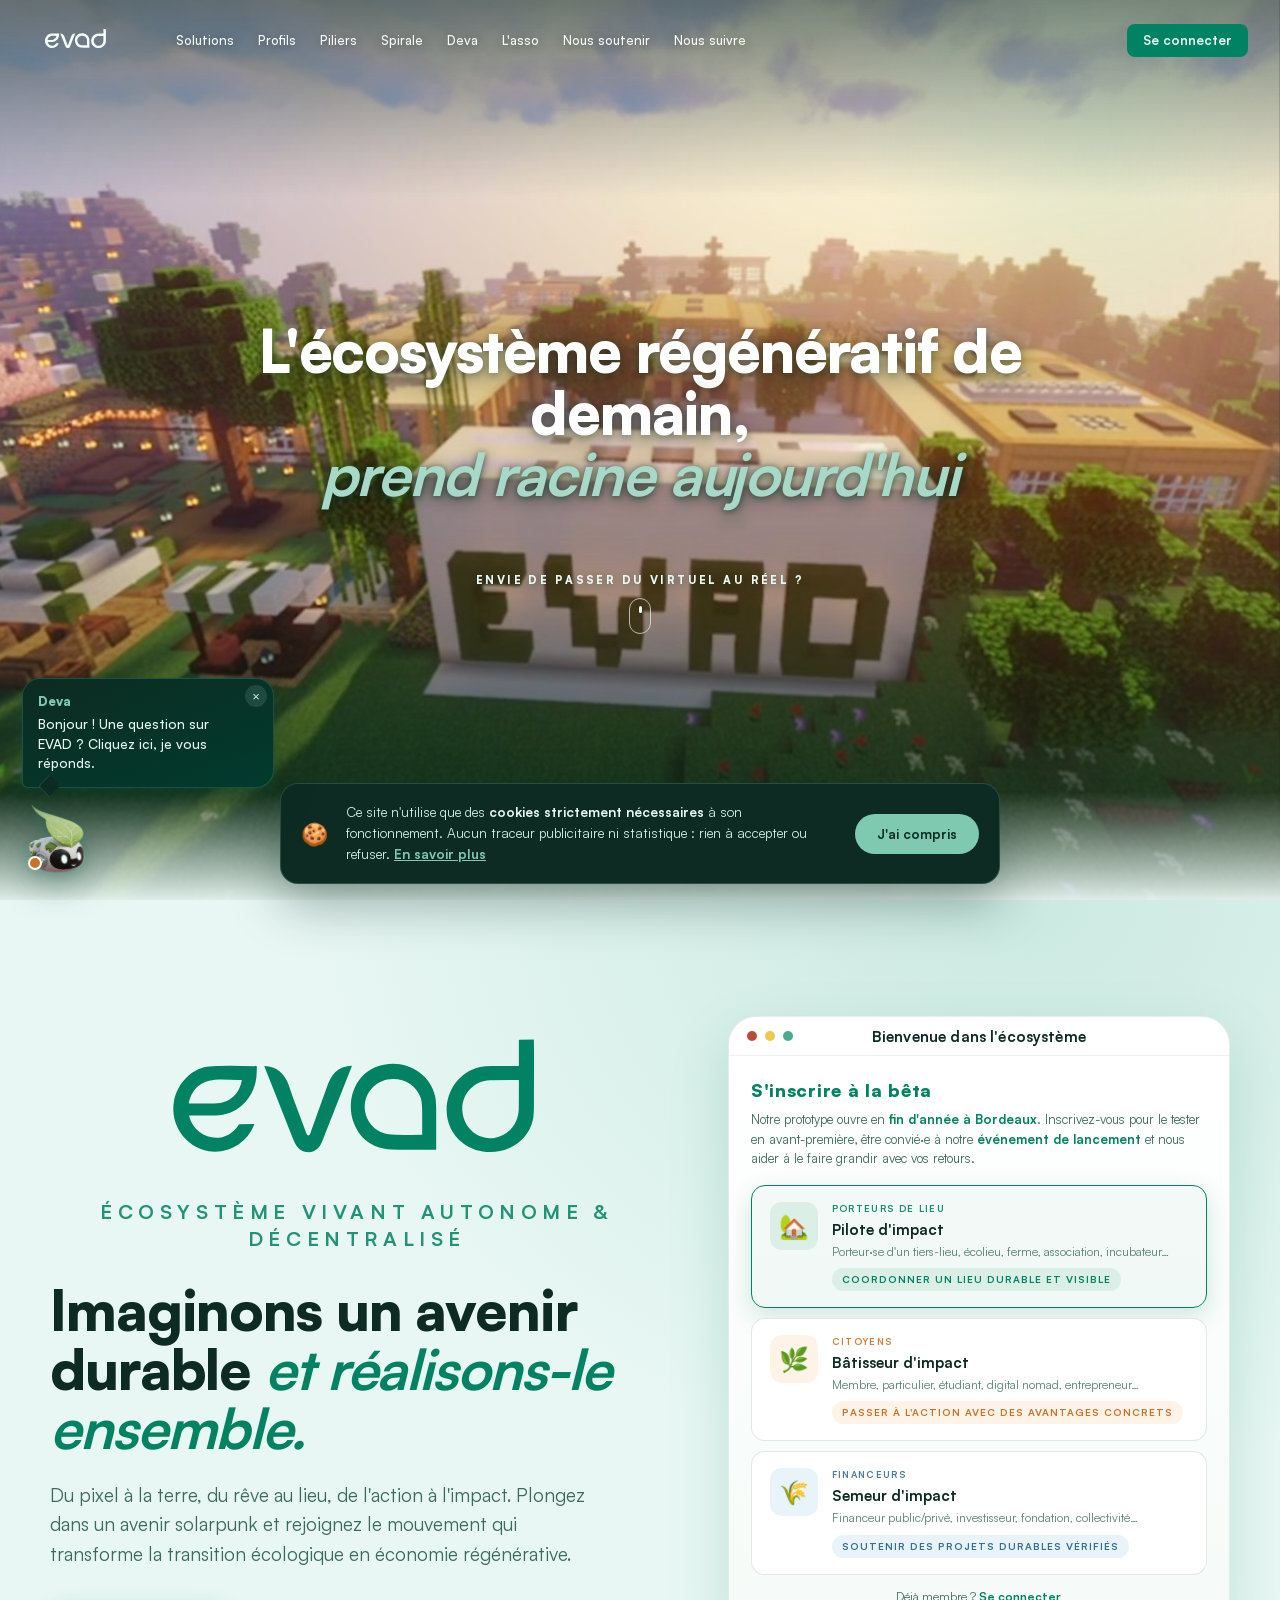
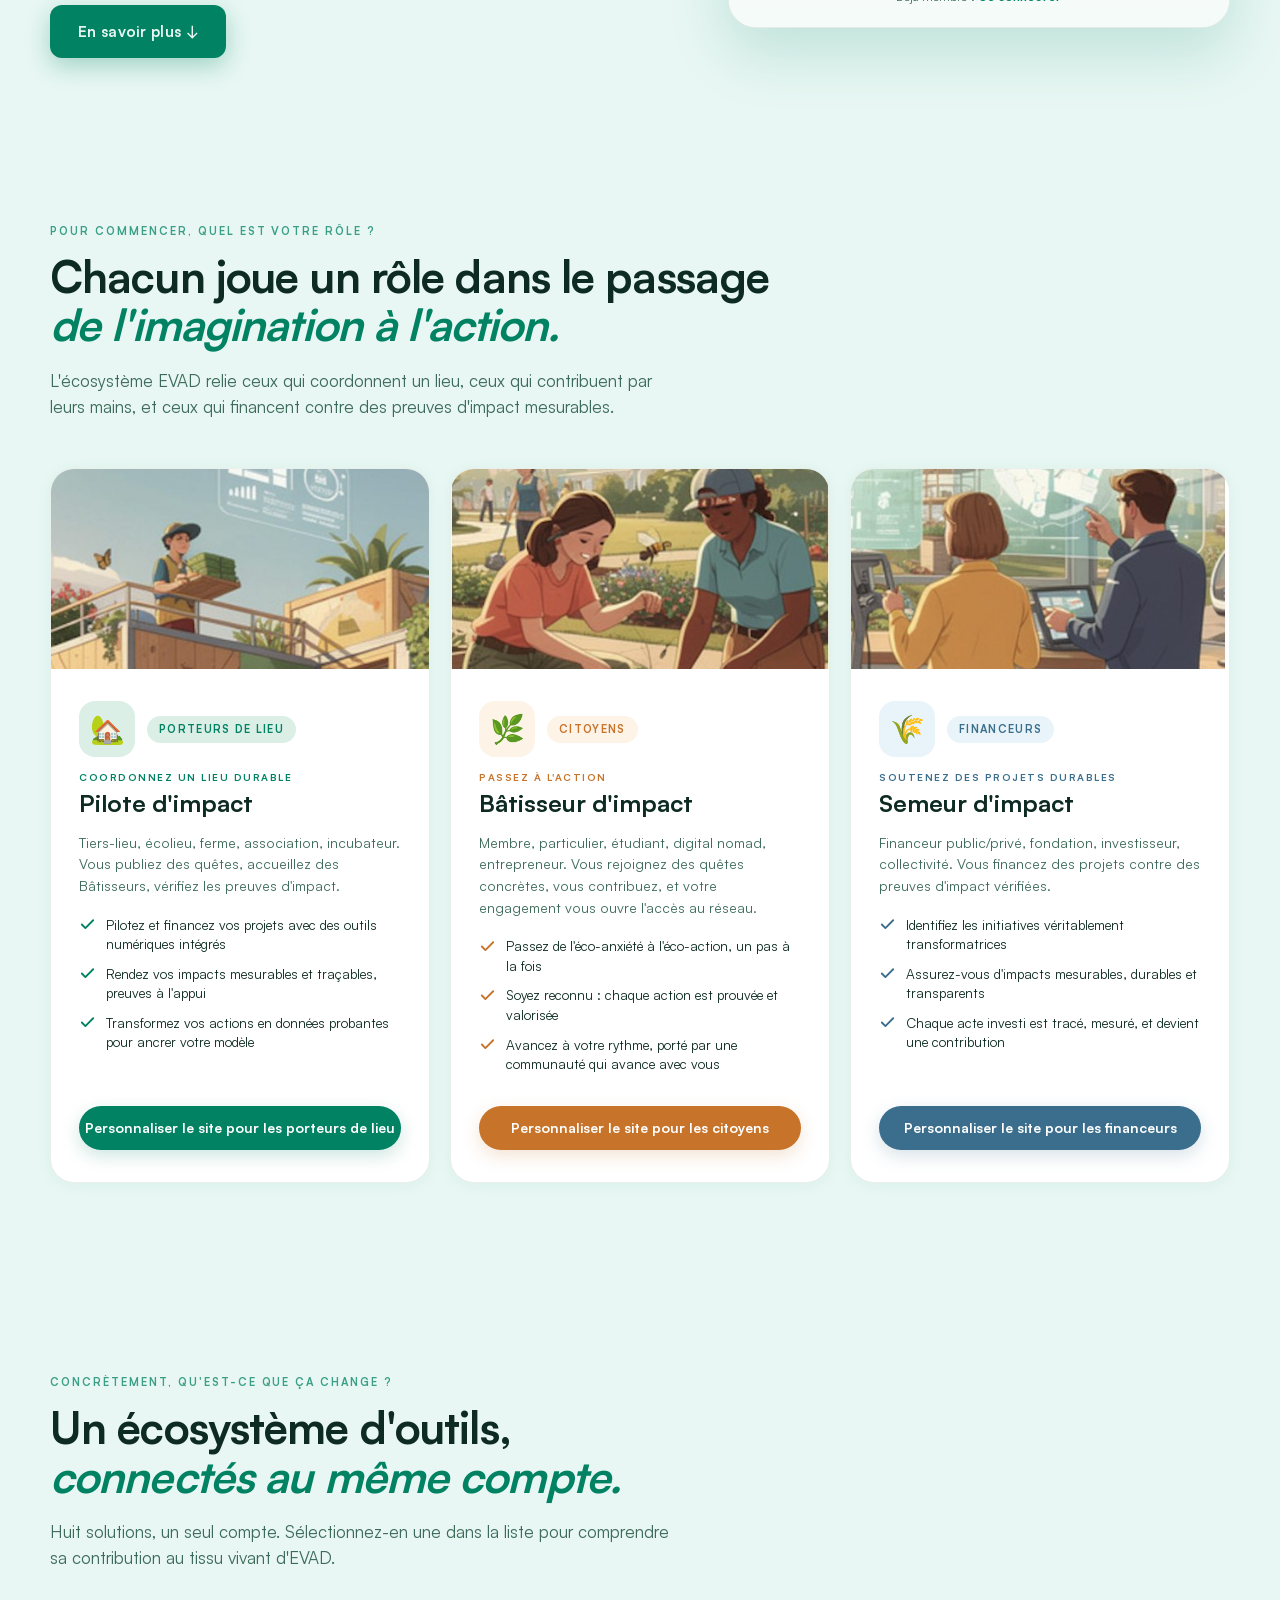
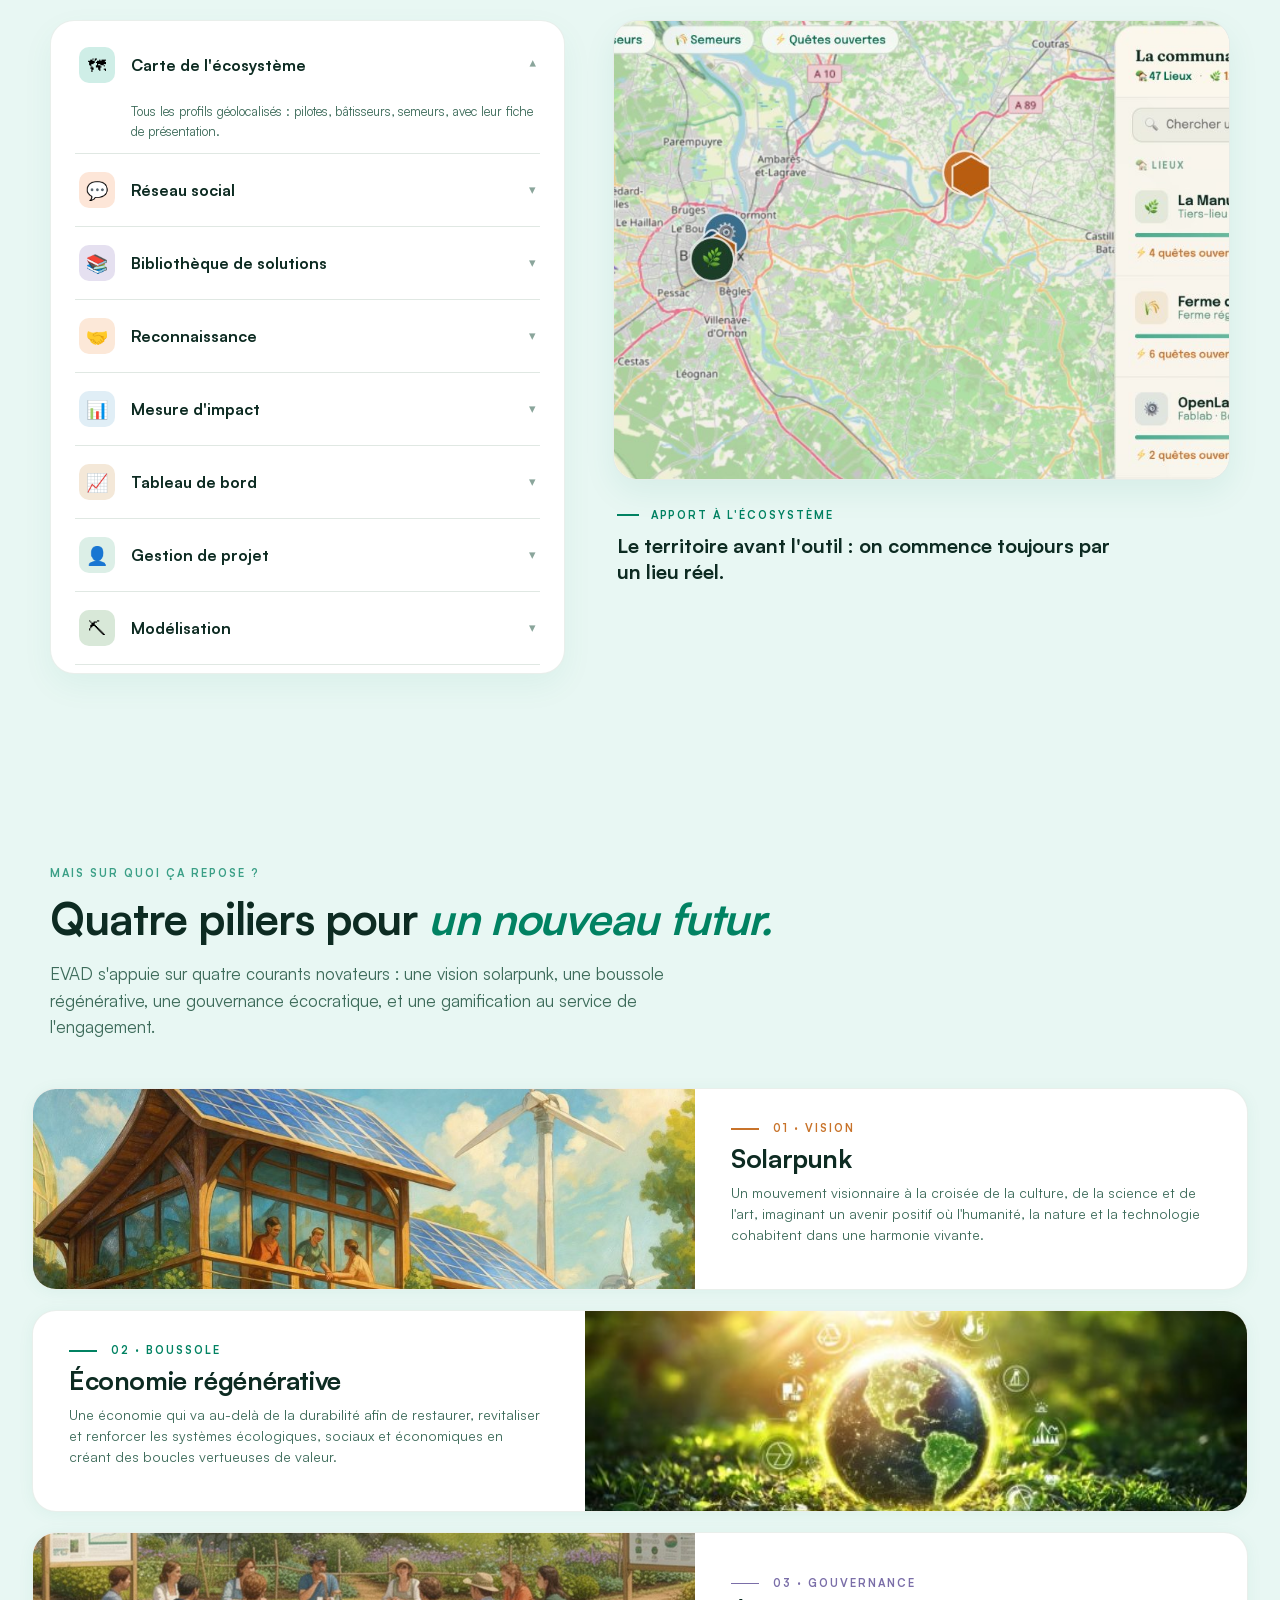
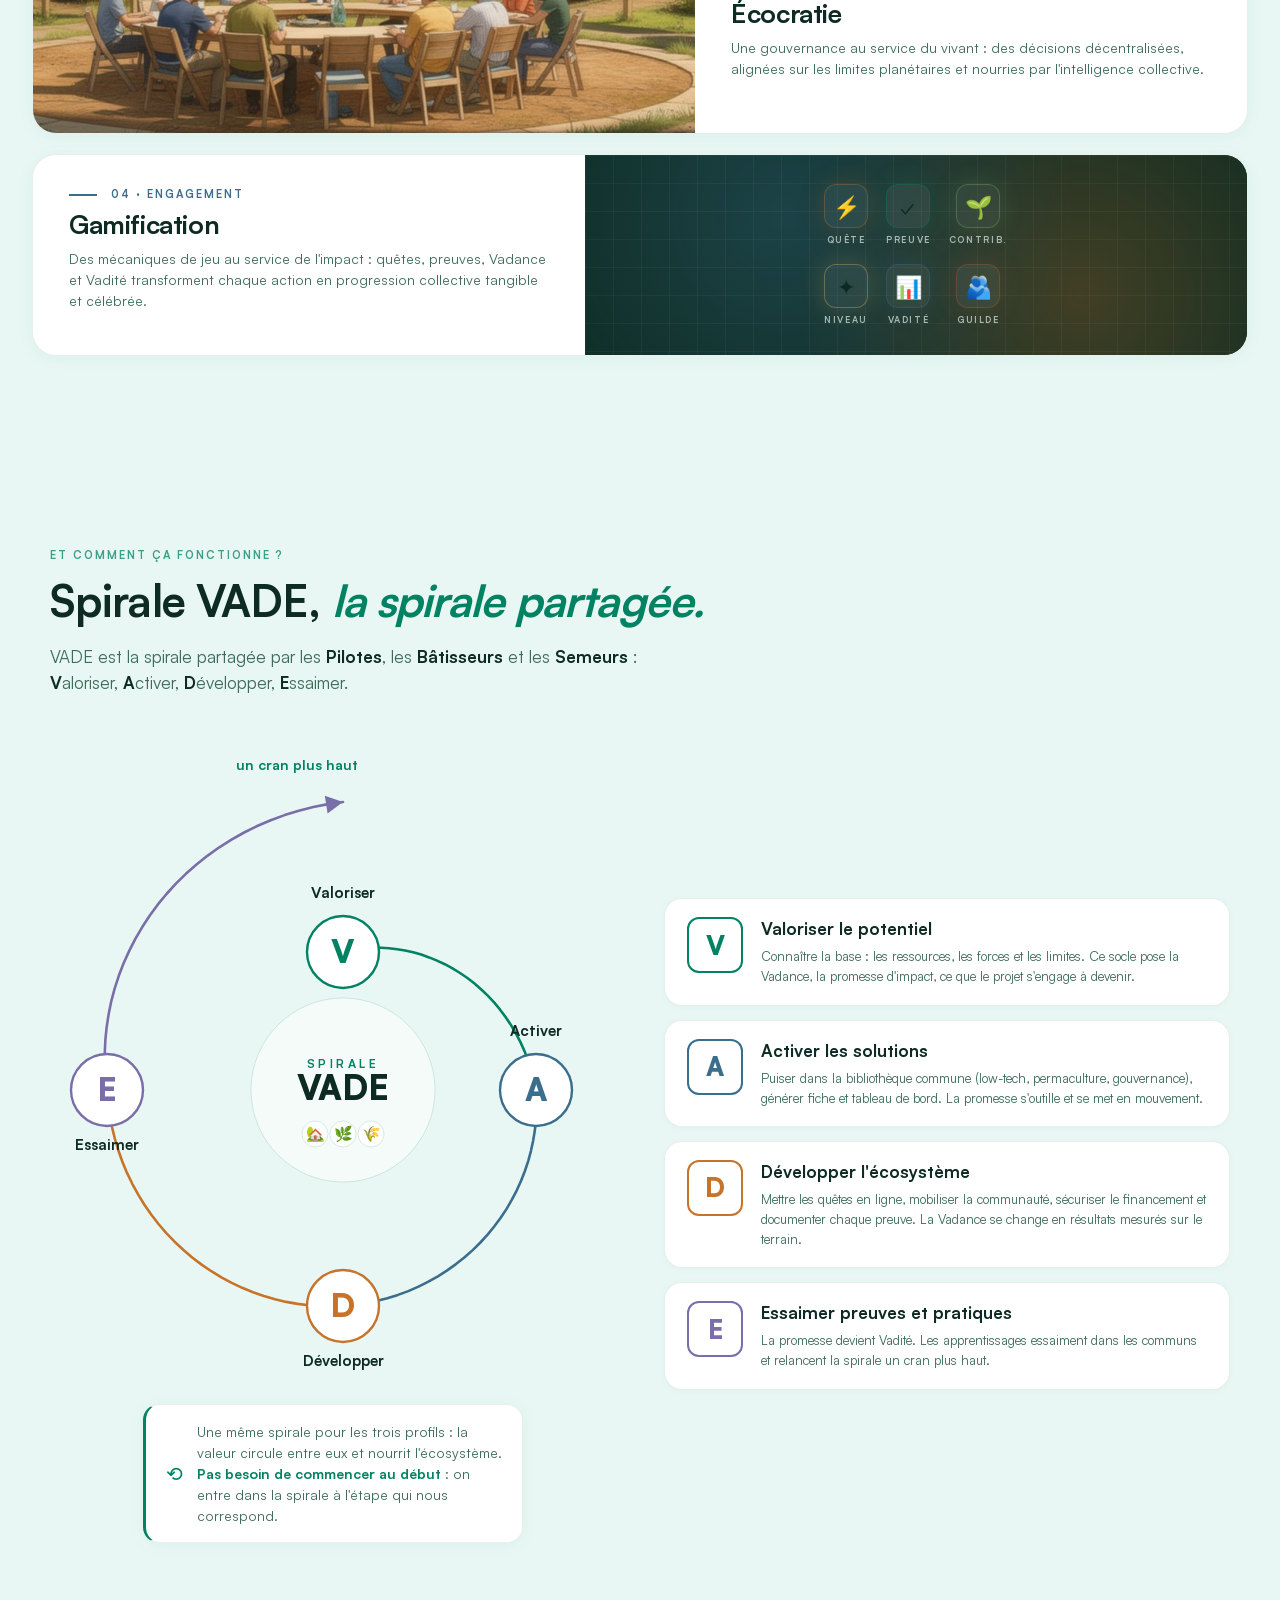
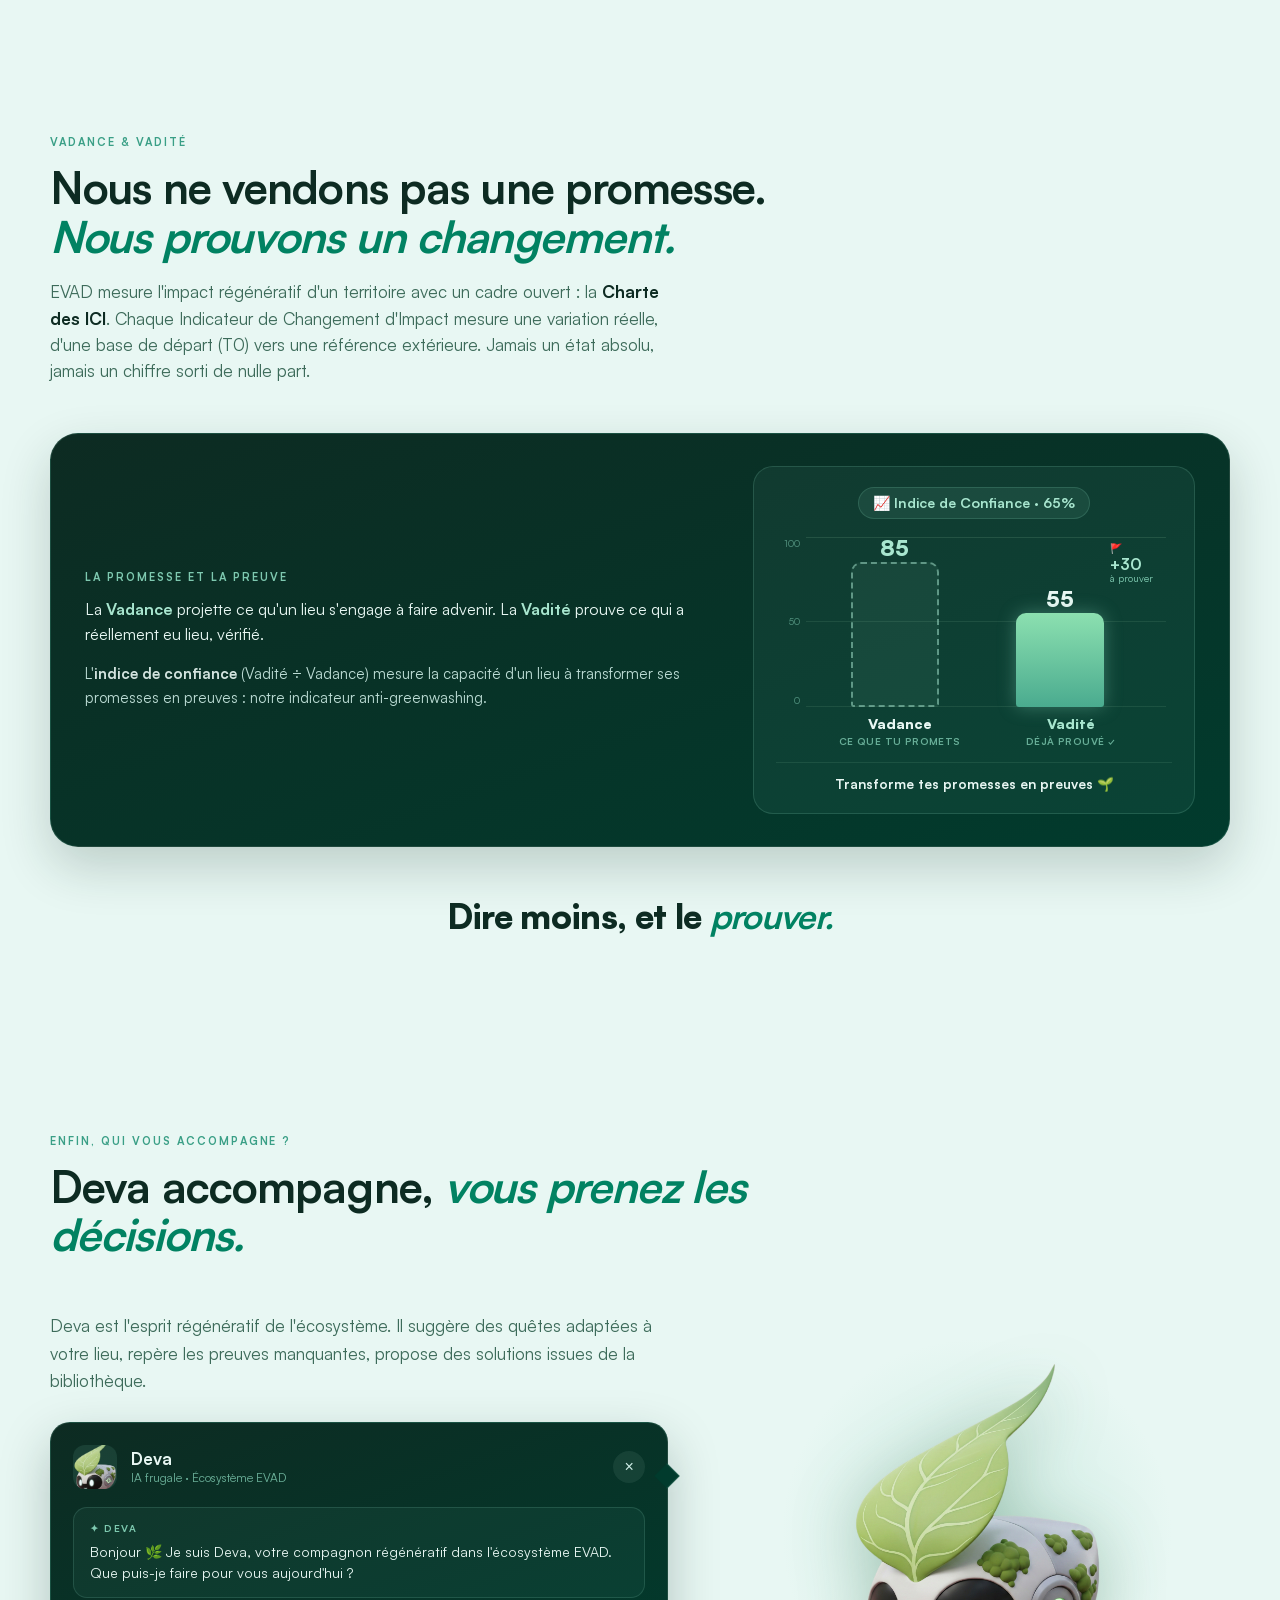
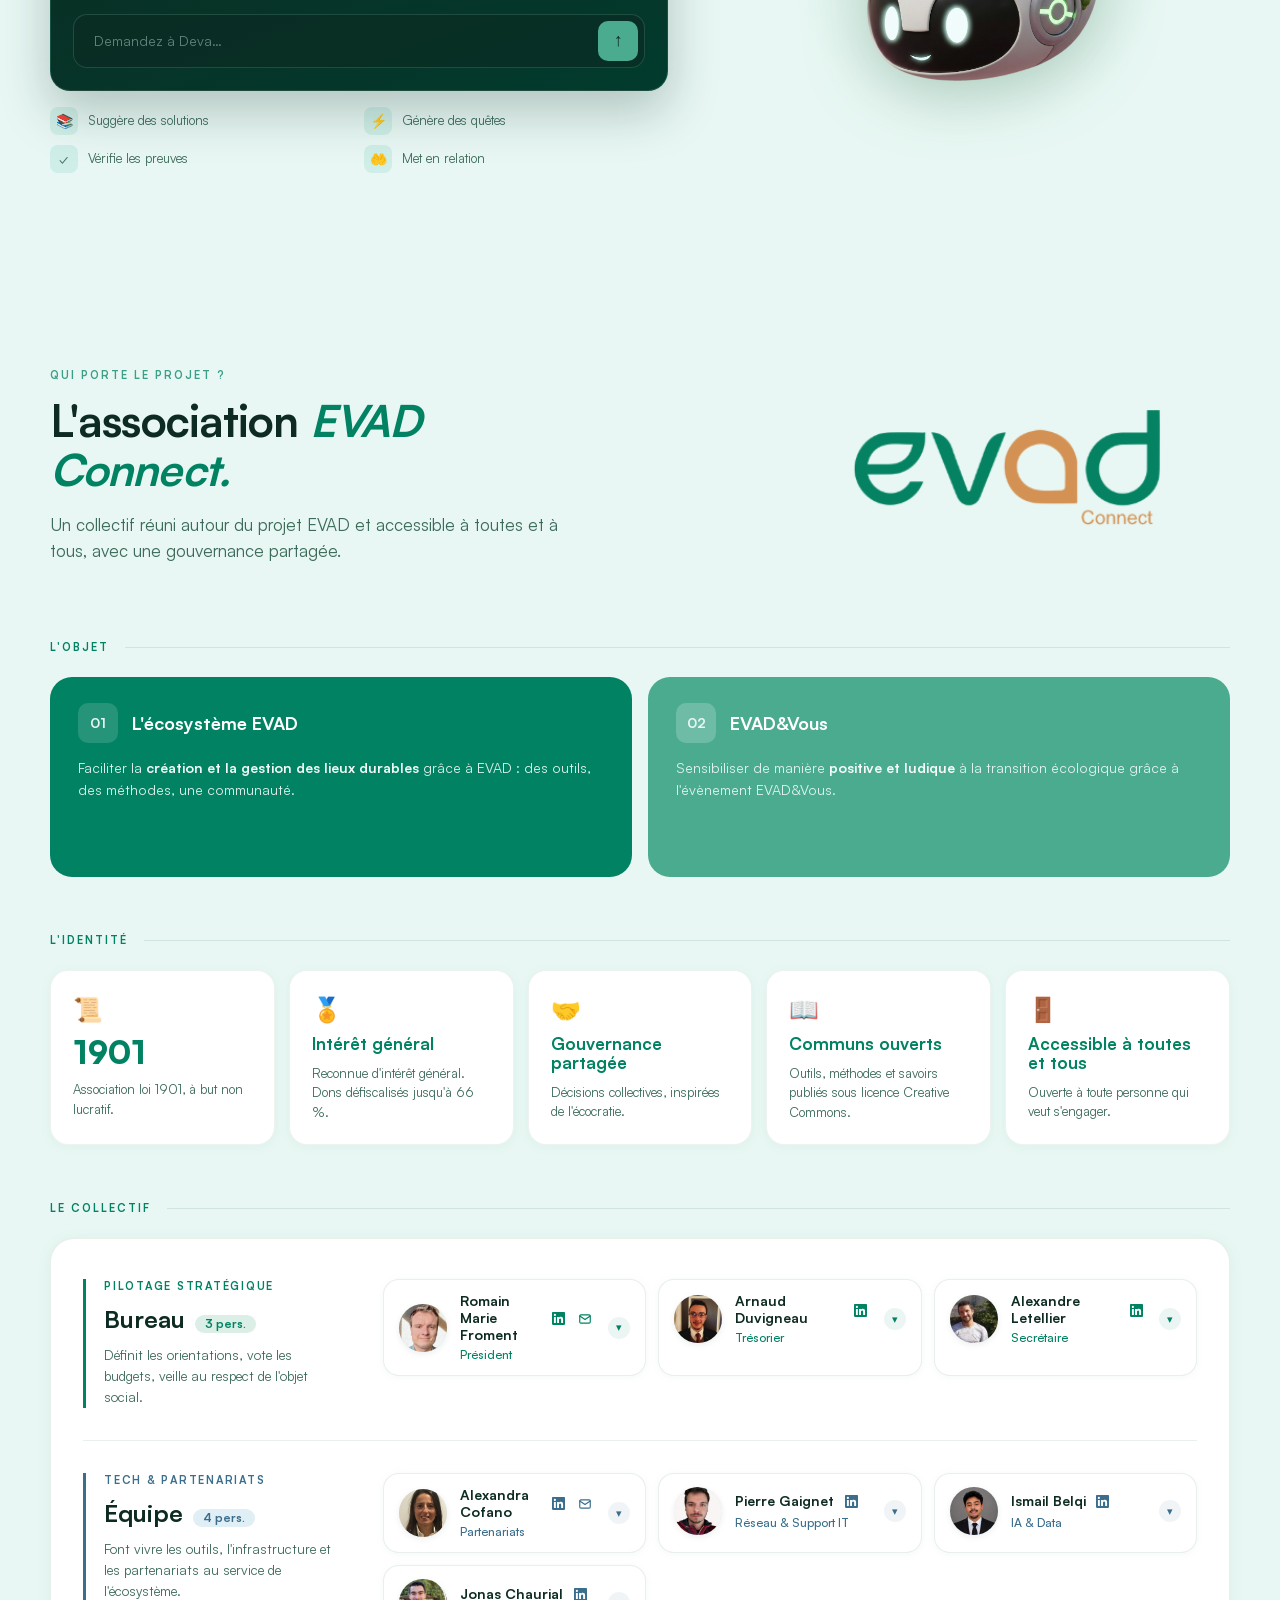
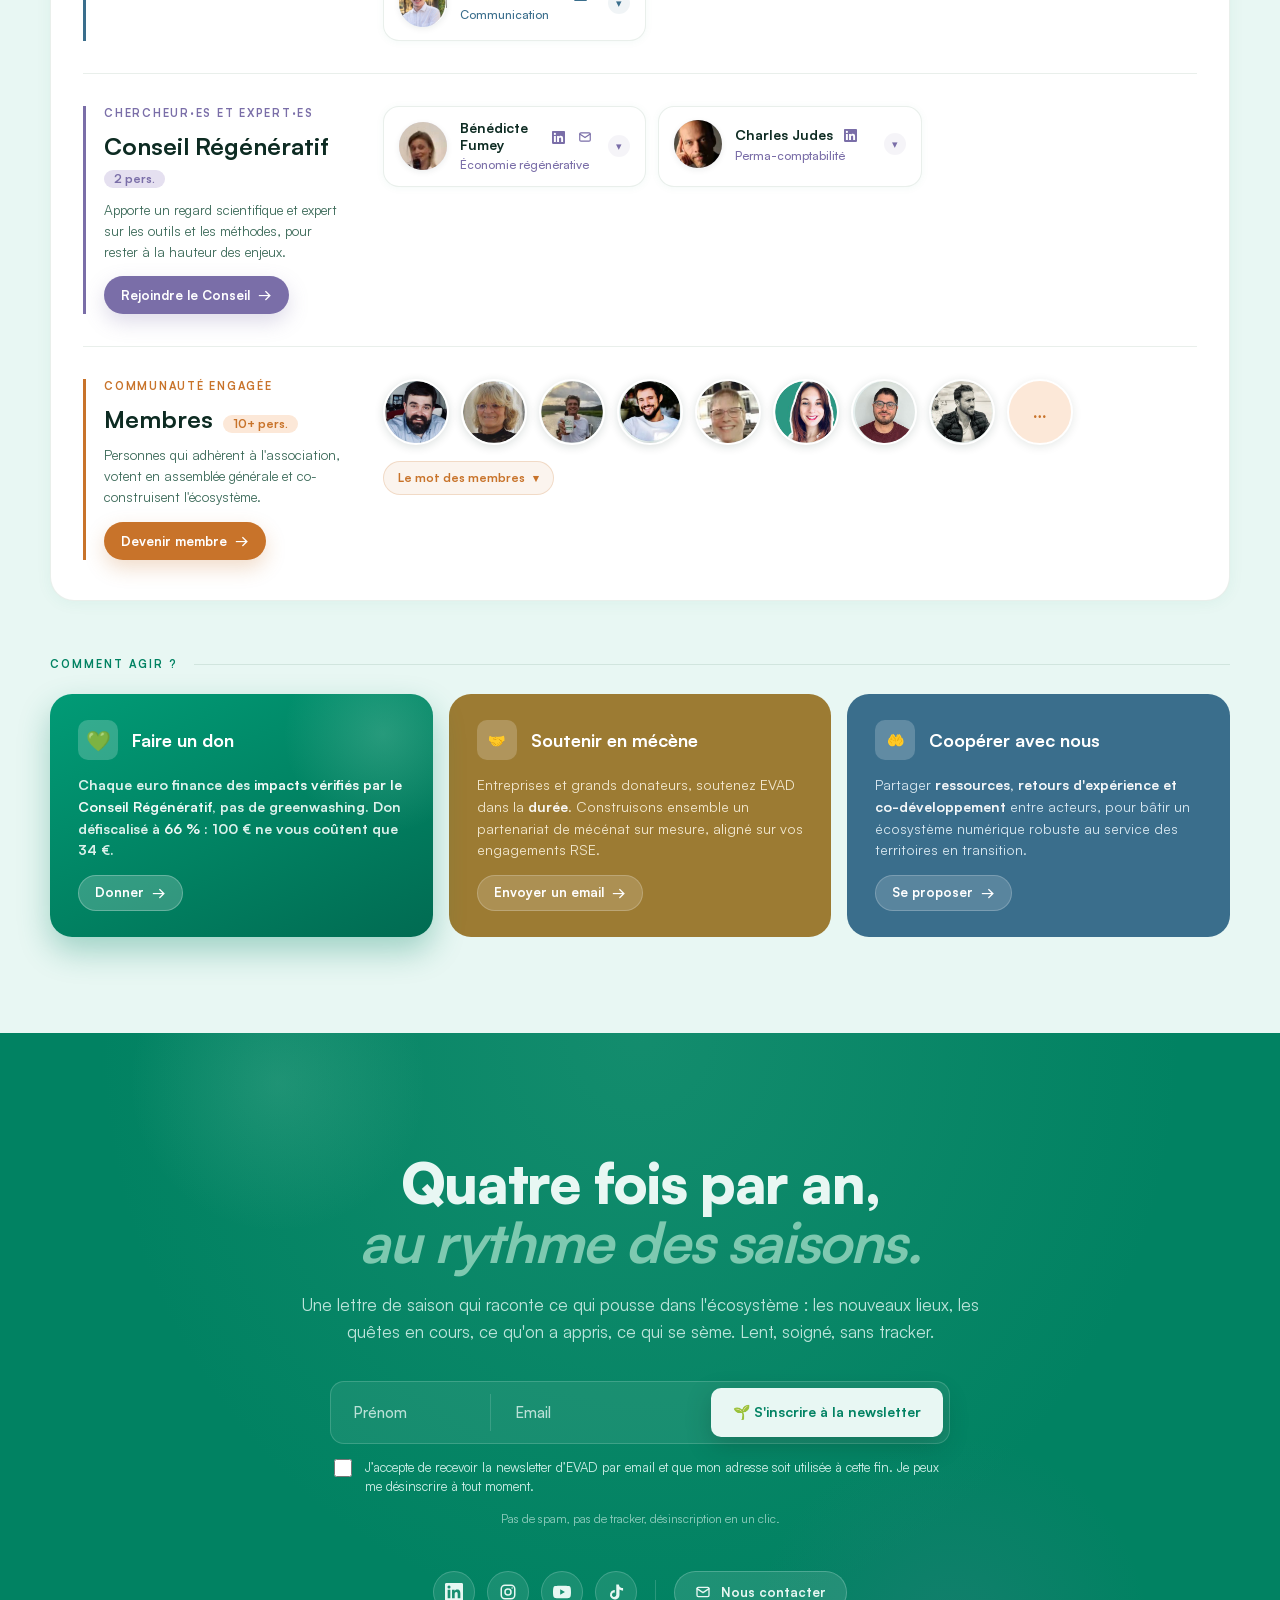
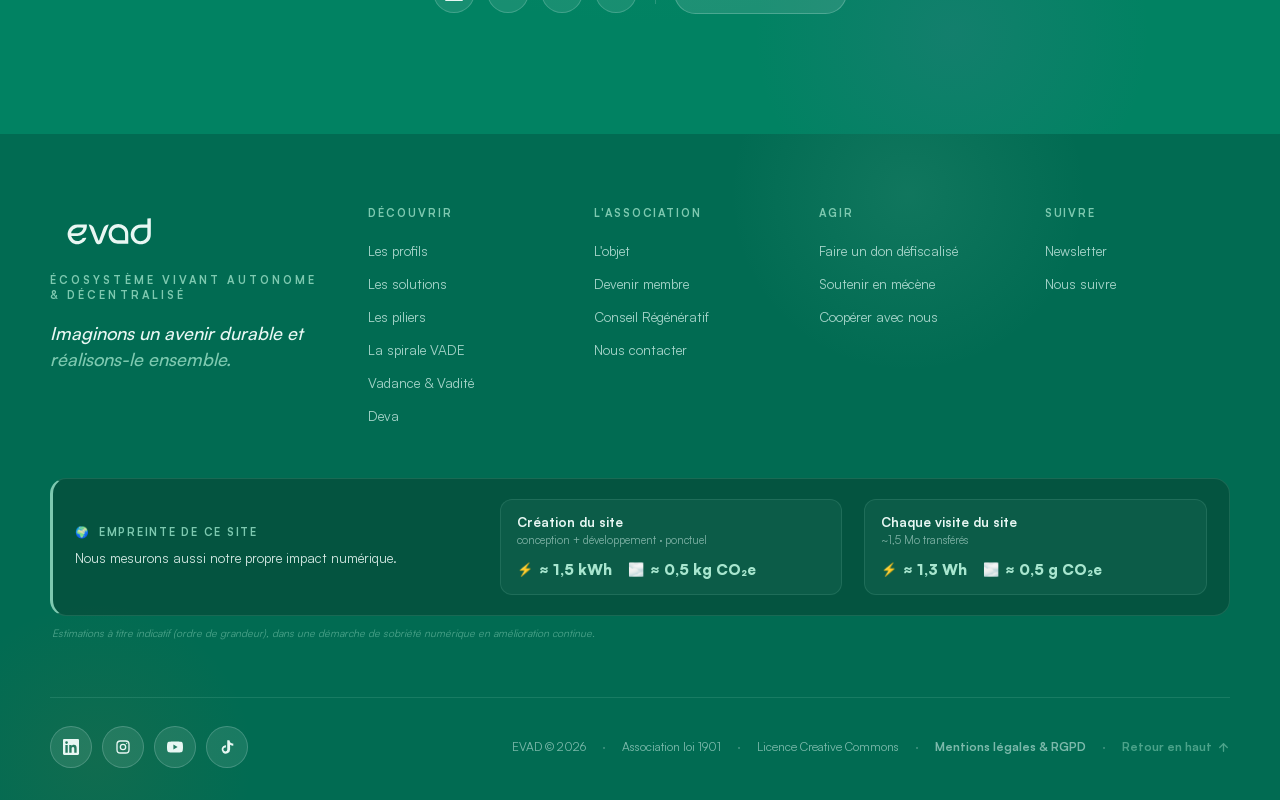
==== index.html @ bca66fc7 "Analytics : Matomo auto-heberge, sans cookie (RGPD) - Snippet Matomo (stats.evad.org, siteId 1) en m" ====
<!doctype html>
<html lang="fr">
<head>
<meta charset="utf-8">
<meta name="viewport" content="width=device-width, initial-scale=1">
<title>EVAD · L'écosystème régénératif qui relie lieux, citoyens et financeurs</title>

<!-- SEO -->
<meta name="description" content="EVAD relie porteurs de lieu, citoyens et financeurs autour d'une économie régénérative : des quêtes concrètes, des preuves d'impact mesurables et une spirale VADE partagée. Rejoignez la bêta.">
<meta name="theme-color" content="#018262">
<meta name="author" content="EVAD Connect">
<link rel="canonical" href="https://www.evad.org/">

<!-- Favicon -->
<link rel="icon" href="assets/favicon.svg" type="image/svg+xml">
<link rel="icon" href="assets/favicon-32.png" sizes="32x32" type="image/png">
<link rel="apple-touch-icon" href="assets/apple-touch-icon.png">

<!-- Open Graph (Facebook, LinkedIn, WhatsApp…) -->
<meta property="og:type" content="website">
<meta property="og:site_name" content="EVAD">
<meta property="og:locale" content="fr_FR">
<meta property="og:url" content="https://www.evad.org/">
<meta property="og:title" content="L'écosystème régénératif de demain prend racine aujourd'hui">
<meta property="og:description" content="EVAD relie porteurs de lieu, citoyens et financeurs autour d'une économie régénérative : quêtes concrètes, preuves d'impact mesurables, spirale VADE partagée.">
<meta property="og:image" content="https://www.evad.org/assets/og-card.jpg">
<meta property="og:image:width" content="1200">
<meta property="og:image:height" content="630">
<meta property="og:image:alt" content="EVAD · L'écosystème régénératif de demain prend racine aujourd'hui">

<!-- Twitter / X -->
<meta name="twitter:card" content="summary_large_image">
<meta name="twitter:title" content="L'écosystème régénératif de demain prend racine aujourd'hui">
<meta name="twitter:description" content="EVAD relie porteurs de lieu, citoyens et financeurs autour d'une économie régénérative.">
<meta name="twitter:image" content="https://www.evad.org/assets/og-card.jpg">

<!-- Données structurées (SEO) -->
<script type="application/ld+json">
{
  "@context": "https://schema.org",
  "@type": "NGO",
  "name": "EVAD",
  "legalName": "EVAD Connect",
  "alternateName": "Écosystème Vivant Autonome & Décentralisé",
  "url": "https://www.evad.org",
  "logo": "https://www.evad.org/assets/logo-evad.svg",
  "image": "https://www.evad.org/assets/og-card.jpg",
  "description": "EVAD relie porteurs de lieu, citoyens et financeurs autour d'une économie régénérative : quêtes concrètes, preuves d'impact mesurables et spirale VADE partagée.",
  "email": "contact@evad.org",
  "foundingDate": "2024",
  "nonprofitStatus": "NonprofitANBI",
  "address": {
    "@type": "PostalAddress",
    "streetAddress": "Campus Numérique 47, 156 avenue Jean Jaurès",
    "postalCode": "47000",
    "addressLocality": "Agen",
    "addressCountry": "FR"
  },
  "identifier": [
    { "@type": "PropertyValue", "propertyID": "RNA", "value": "W471007321" },
    { "@type": "PropertyValue", "propertyID": "SIRET", "value": "92017297000021" },
    { "@type": "PropertyValue", "propertyID": "APE", "value": "94.99Z" }
  ],
  "sameAs": [
    "https://www.linkedin.com/company/evad-org",
    "https://www.instagram.com/evad_org",
    "https://www.youtube.com/@EVAD_org",
    "https://www.tiktok.com/@evad_org"
  ]
}
</script>

<!-- Resources referenced from JSX (not discoverable by the bundler) -->
<meta name="ext-resource-dependency" content="assets/deva.png" data-resource-id="deva"/>
<meta name="ext-resource-dependency" content="assets/batisseur.jpg" data-resource-id="batisseur"/>
<meta name="ext-resource-dependency" content="assets/pilote.jpg" data-resource-id="pilote"/>
<meta name="ext-resource-dependency" content="assets/semeur.jpg" data-resource-id="semeur"/>
<meta name="ext-resource-dependency" content="assets/solarpunk.jpg" data-resource-id="solarpunk"/>
<meta name="ext-resource-dependency" content="assets/regen.jpg" data-resource-id="regen"/>
<meta name="ext-resource-dependency" content="assets/ecocratie.jpg" data-resource-id="ecocratie"/>
<meta name="ext-resource-dependency" content="assets/map-evad.jpg" data-resource-id="map"/>
<meta name="ext-resource-dependency" content="assets/marketplace.jpg" data-resource-id="marketplace"/>
<meta name="ext-resource-dependency" content="assets/modelisation.jpg" data-resource-id="modelisation"/>
<meta name="ext-resource-dependency" content="assets/reseau.jpg" data-resource-id="reseau"/>
<meta name="ext-resource-dependency" content="assets/bibliotheque.jpg" data-resource-id="bibliotheque"/>
<meta name="ext-resource-dependency" content="assets/logo-evad-connect.png" data-resource-id="logoConnect"/>
<meta name="ext-resource-dependency" content="assets/minecraft-evad.jpg" data-resource-id="minecraft"/>
<meta name="ext-resource-dependency" content="assets/team-romain.jpg" data-resource-id="teamRomain"/>
<meta name="ext-resource-dependency" content="assets/team-arnaud.jpg" data-resource-id="teamArnaud"/>
<meta name="ext-resource-dependency" content="assets/team-alexandre.jpg" data-resource-id="teamAlexandre"/>
<meta name="ext-resource-dependency" content="assets/team-alexandra.jpg" data-resource-id="teamAlexandra"/>
<meta name="ext-resource-dependency" content="assets/team-pierre.jpg" data-resource-id="teamPierre"/>
<meta name="ext-resource-dependency" content="assets/team-ismail.jpg" data-resource-id="teamIsmail"/>
<meta name="ext-resource-dependency" content="assets/team-jonas.jpg" data-resource-id="teamJonas"/>
<meta name="ext-resource-dependency" content="assets/team-benedicte.jpg" data-resource-id="teamBenedicte"/>
<meta name="ext-resource-dependency" content="assets/team-charles.jpg" data-resource-id="teamCharles"/>
<meta name="ext-resource-dependency" content="assets/member-1.jpg" data-resource-id="member1"/>
<meta name="ext-resource-dependency" content="assets/member-2.jpg" data-resource-id="member2"/>
<meta name="ext-resource-dependency" content="assets/member-3.jpg" data-resource-id="member3"/>
<meta name="ext-resource-dependency" content="assets/member-4.jpg" data-resource-id="member4"/>
<meta name="ext-resource-dependency" content="assets/member-5.jpg" data-resource-id="member5"/>
<meta name="ext-resource-dependency" content="assets/member-6.jpg" data-resource-id="member6"/>
<meta name="ext-resource-dependency" content="assets/member-7.jpg" data-resource-id="member7"/>
<meta name="ext-resource-dependency" content="assets/member-8.jpg" data-resource-id="member8"/>

<!-- Fallback for non-bundled mode: fill in any unresolved keys with the original paths -->
<script>
  window.__resources = window.__resources || {};
  const __fallbacks = {
    deva: 'assets/deva.png',
    batisseur: 'assets/batisseur.jpg',
    pilote: 'assets/pilote.jpg',
    semeur: 'assets/semeur.jpg',
    solarpunk: 'assets/solarpunk.jpg',
    regen: 'assets/regen.jpg',
    ecocratie: 'assets/ecocratie.jpg',
    map: 'assets/map-evad.jpg',
    marketplace: 'assets/marketplace.jpg',
    modelisation: 'assets/modelisation.jpg',
    reseau: 'assets/reseau.jpg',
    bibliotheque: 'assets/bibliotheque.jpg',
    logoConnect: 'assets/logo-evad-connect.png',
    minecraft: 'assets/minecraft-evad.jpg',
    teamRomain: 'assets/team-romain.jpg',
    teamArnaud: 'assets/team-arnaud.jpg',
    teamAlexandre: 'assets/team-alexandre.jpg',
    teamAlexandra: 'assets/team-alexandra.jpg',
    teamPierre: 'assets/team-pierre.jpg',
    teamIsmail: 'assets/team-ismail.jpg',
    teamJonas: 'assets/team-jonas.jpg',
    teamBenedicte: 'assets/team-benedicte.jpg',
    teamCharles: 'assets/team-charles.jpg',
    member1: 'assets/member-1.jpg',
    member2: 'assets/member-2.jpg',
    member3: 'assets/member-3.jpg',
    member4: 'assets/member-4.jpg',
    member5: 'assets/member-5.jpg',
    member6: 'assets/member-6.jpg',
    member7: 'assets/member-7.jpg',
    member8: 'assets/member-8.jpg',
  };
  for (const k in __fallbacks) if (!window.__resources[k]) window.__resources[k] = __fallbacks[k];
</script>

<template id="__bundler_thumbnail" data-bg-color="#018262">
  <svg viewBox="0 0 640 296" xmlns="http://www.w3.org/2000/svg">
    <rect width="640" height="296" fill="#018262"/>
    <g fill="#e8f7f3">
      <path d="M519.25 97.74V66.85q0-.84.84-.84l17.13-.05q.46 0 .47.45c.44 26.01.05 52.06.05 78.07q0 14.47-1.14 19.92c-7.95 38.07-56.84 51.84-86.46 28.83-34.83-27.06-21.3-83.94 21.39-93.55q5.51-1.25 15.01-1.2 16.07.07 31.97 0a.74.74 0 0 0 .74-.74zm-35.67 18.32c-19.9.42-34.7 17.36-34 36.62.75 20.55 18.24 37.48 39.47 34.26 17.99-2.74 29.88-18.13 30.06-36.2q.18-17.34.14-34.47a.54.53 90 0 0-.53-.54q-17.58-.05-35.14.33z"/>
      <path d="M316.21 169.01c-9.71-25.62-.51-57.33 26.11-68.88 29.74-12.92 66.59 2.76 73.87 35.6q1.25 5.63 1.29 18.77.06 23.25 0 46.48a.53.53 0 0 1-.53.53q-21.42-.04-42.99.01-13.77.03-19.93-1.11-27.86-5.13-37.82-31.4zm21.44-42.36c-15.78 18.14-7.53 46.46 14.92 54.33q5.02 1.76 15.07 2.03 15.97.45 31.75.18a.87.87 0 0 0 .85-.87q.02-12.75.01-25.61-.02-13.01-1.61-18.14c-8.03-25.93-43.32-32.24-60.99-11.92z"/>
      <path d="M113.27 160.15c8.06 29.3 44.48 37.17 61.33 10.21a.74.71 15.4 0 1 .62-.34l17.86-.06a.46.46 0 0 1 .43.62c-12.21 31.92-51.65 44.27-79.27 22.36-15-11.89-22.71-30.84-19.7-49.89 3.08-19.49 17.43-37.76 37.13-43.03q5.65-1.51 15.81-1.67 23.26-.34 46.51.27a1.91 1.9-57 0 0 .93-.2q1.01-.51 1.58.21.34.43.27 1.3c-.32 4.15-.13 8.77-.56 12.4-3.11 26.44-23.57 46.92-50.64 47.08q-15.91.1-31.81.1-.67 0-.49.64zm64.4-44.43c-12.95.44-27.67-2.08-39.75 1.03q-20.1 5.18-25.01 27.11a.74.74 0 0 0 .72.9q12.93-.04 26.04 0 9.58.03 14.52-1.31 19.58-5.3 24.03-27.07a.55.55 0 0 0-.55-.66z"/>
      <path d="M206.48 98.31c13.91.12 24.8 9.83 29.09 22.61 6.99 20.84 15.19 41.3 22.53 61.66a2.13 2.13 0 0 0 4.01-.01q10.19-28.63 20.54-57.33c5.71-15.83 12.31-25.72 30.2-26.94a.65.64 8.8 0 1 .65.88q-17.96 45.46-35.93 90.89c-1.29 3.28-2.91 6.79-5.27 9.24-8.02 8.34-21.35 6.12-27.2-3.4q-2.04-3.33-4.51-9.6-17.16-43.6-34.55-87.36a.47.47 0 0 1 .44-.64z"/>
    </g>
  </svg>
</template>
<link rel="stylesheet" href="colors_and_type.css">
<style>
  html, body { margin: 0; padding: 0; background: #e8f7f3; }
  body { font-family: 'Satoshi', sans-serif; color: #0d2b22; overflow-x: hidden; }
  * { box-sizing: border-box; }

  /* Accessibilité : anneau de focus clavier visible (masqué à la souris) */
  :focus-visible {
    outline: 3px solid #4aab8f;
    outline-offset: 2px;
    border-radius: 6px;
  }
  /* sur fonds sombres, un anneau plus clair */
  [style*="0d2b22"] :focus-visible,
  [style*="013b2d"] :focus-visible {
    outline-color: #a8e6cf;
  }

  /* Accessibilité : réduire les animations si l'utilisateur le demande */
  @media (prefers-reduced-motion: reduce) {
    *, *::before, *::after {
      animation-duration: 0.01ms !important;
      animation-iteration-count: 1 !important;
      transition-duration: 0.01ms !important;
      scroll-behavior: auto !important;
    }
  }
</style>
<!-- React, ReactDOM et Babel — auto-hébergés localement, aucun CDN externe (RGPD) -->
<script src="assets/lib/react.production.min.js"></script>
<script src="assets/lib/react-dom.production.min.js"></script>
<script src="assets/lib/babel.min.js"></script>
<!-- Matomo (mesure d'audience auto-hébergée, sans cookie — RGPD, exempté de consentement) -->
<script>
  var _paq = window._paq = window._paq || [];
  _paq.push(['disableCookies']);
  _paq.push(['trackPageView']);
  _paq.push(['enableLinkTracking']);
  (function() {
    var u="//stats.evad.org/";
    _paq.push(['setTrackerUrl', u+'matomo.php']);
    _paq.push(['setSiteId', '1']);
    var d=document, g=d.createElement('script'), s=d.getElementsByTagName('script')[0];
    g.async=true; g.src=u+'matomo.js'; s.parentNode.insertBefore(g,s);
  })();
</script>
<!-- End Matomo Code -->
</head>
<body>
<div id="root"></div>
<script type="text/babel" src="tweaks-panel.jsx?v=20260722c"></script>
<script type="text/babel" src="Hero.jsx?v=20260722c"></script>
<script type="text/babel" src="Sections.jsx?v=20260722c"></script>
<script type="text/babel" src="Vadance.jsx?v=20260722c"></script>
<script type="text/babel" src="Foundations.jsx?v=20260722c"></script>
<script type="text/babel" src="Ecosystem.jsx?v=20260722c"></script>
<script type="text/babel" src="Association.jsx?v=20260722c"></script>
<script type="text/babel" src="Prologue.jsx?v=20260722c"></script>
<script type="text/babel" src="DevaChat.jsx?v=20260722c"></script>
<script type="text/babel" src="App.jsx?v=20260722c"></script>
</body>
</html>
---- colors_and_type.css ----
/* ───────────────────────────────────────────────────────────
   EVAD — Colors & Type
   "Écosystème Vivant Autonome & Décentralisé"
   Source of truth: imported from evadconnect/prototype@main
   Fonts: Fraunces (serif display), Epilogue (UI sans), DM Sans (splash/marketing)
   ─────────────────────────────────────────────────────────── */

/* Webfonts — auto-hébergées dans assets/fonts/ (aucun CDN tiers, conformité RGPD) */
/* Google Fonts (Fraunces, DM Sans) — auto-hébergées, aucun appel externe (RGPD) */
/* latin-ext */
@font-face {
  font-family: 'DM Sans';
  font-style: normal;
  font-weight: 300;
  font-display: swap;
  src: url(assets/fonts/rP2Yp2ywxg089UriI5-g4vlH9VoD8Cmcqbu6-K6h9Q.woff2) format('woff2');
  unicode-range: U+0100-02BA, U+02BD-02C5, U+02C7-02CC, U+02CE-02D7, U+02DD-02FF, U+0304, U+0308, U+0329, U+1D00-1DBF, U+1E00-1E9F, U+1EF2-1EFF, U+2020, U+20A0-20AB, U+20AD-20C0, U+2113, U+2C60-2C7F, U+A720-A7FF;
}
/* latin */
@font-face {
  font-family: 'DM Sans';
  font-style: normal;
  font-weight: 300;
  font-display: swap;
  src: url(assets/fonts/rP2Yp2ywxg089UriI5-g4vlH9VoD8Cmcqbu0-K4.woff2) format('woff2');
  unicode-range: U+0000-00FF, U+0131, U+0152-0153, U+02BB-02BC, U+02C6, U+02DA, U+02DC, U+0304, U+0308, U+0329, U+2000-206F, U+20AC, U+2122, U+2191, U+2193, U+2212, U+2215, U+FEFF, U+FFFD;
}
/* latin-ext */
@font-face {
  font-family: 'DM Sans';
  font-style: normal;
  font-weight: 400;
  font-display: swap;
  src: url(assets/fonts/rP2Yp2ywxg089UriI5-g4vlH9VoD8Cmcqbu6-K6h9Q.woff2) format('woff2');
  unicode-range: U+0100-02BA, U+02BD-02C5, U+02C7-02CC, U+02CE-02D7, U+02DD-02FF, U+0304, U+0308, U+0329, U+1D00-1DBF, U+1E00-1E9F, U+1EF2-1EFF, U+2020, U+20A0-20AB, U+20AD-20C0, U+2113, U+2C60-2C7F, U+A720-A7FF;
}
/* latin */
@font-face {
  font-family: 'DM Sans';
  font-style: normal;
  font-weight: 400;
  font-display: swap;
  src: url(assets/fonts/rP2Yp2ywxg089UriI5-g4vlH9VoD8Cmcqbu0-K4.woff2) format('woff2');
  unicode-range: U+0000-00FF, U+0131, U+0152-0153, U+02BB-02BC, U+02C6, U+02DA, U+02DC, U+0304, U+0308, U+0329, U+2000-206F, U+20AC, U+2122, U+2191, U+2193, U+2212, U+2215, U+FEFF, U+FFFD;
}
/* latin-ext */
@font-face {
  font-family: 'DM Sans';
  font-style: normal;
  font-weight: 500;
  font-display: swap;
  src: url(assets/fonts/rP2Yp2ywxg089UriI5-g4vlH9VoD8Cmcqbu6-K6h9Q.woff2) format('woff2');
  unicode-range: U+0100-02BA, U+02BD-02C5, U+02C7-02CC, U+02CE-02D7, U+02DD-02FF, U+0304, U+0308, U+0329, U+1D00-1DBF, U+1E00-1E9F, U+1EF2-1EFF, U+2020, U+20A0-20AB, U+20AD-20C0, U+2113, U+2C60-2C7F, U+A720-A7FF;
}
/* latin */
@font-face {
  font-family: 'DM Sans';
  font-style: normal;
  font-weight: 500;
  font-display: swap;
  src: url(assets/fonts/rP2Yp2ywxg089UriI5-g4vlH9VoD8Cmcqbu0-K4.woff2) format('woff2');
  unicode-range: U+0000-00FF, U+0131, U+0152-0153, U+02BB-02BC, U+02C6, U+02DA, U+02DC, U+0304, U+0308, U+0329, U+2000-206F, U+20AC, U+2122, U+2191, U+2193, U+2212, U+2215, U+FEFF, U+FFFD;
}
/* latin-ext */
@font-face {
  font-family: 'DM Sans';
  font-style: normal;
  font-weight: 600;
  font-display: swap;
  src: url(assets/fonts/rP2Yp2ywxg089UriI5-g4vlH9VoD8Cmcqbu6-K6h9Q.woff2) format('woff2');
  unicode-range: U+0100-02BA, U+02BD-02C5, U+02C7-02CC, U+02CE-02D7, U+02DD-02FF, U+0304, U+0308, U+0329, U+1D00-1DBF, U+1E00-1E9F, U+1EF2-1EFF, U+2020, U+20A0-20AB, U+20AD-20C0, U+2113, U+2C60-2C7F, U+A720-A7FF;
}
/* latin */
@font-face {
  font-family: 'DM Sans';
  font-style: normal;
  font-weight: 600;
  font-display: swap;
  src: url(assets/fonts/rP2Yp2ywxg089UriI5-g4vlH9VoD8Cmcqbu0-K4.woff2) format('woff2');
  unicode-range: U+0000-00FF, U+0131, U+0152-0153, U+02BB-02BC, U+02C6, U+02DA, U+02DC, U+0304, U+0308, U+0329, U+2000-206F, U+20AC, U+2122, U+2191, U+2193, U+2212, U+2215, U+FEFF, U+FFFD;
}
/* latin-ext */
@font-face {
  font-family: 'DM Sans';
  font-style: normal;
  font-weight: 700;
  font-display: swap;
  src: url(assets/fonts/rP2Yp2ywxg089UriI5-g4vlH9VoD8Cmcqbu6-K6h9Q.woff2) format('woff2');
  unicode-range: U+0100-02BA, U+02BD-02C5, U+02C7-02CC, U+02CE-02D7, U+02DD-02FF, U+0304, U+0308, U+0329, U+1D00-1DBF, U+1E00-1E9F, U+1EF2-1EFF, U+2020, U+20A0-20AB, U+20AD-20C0, U+2113, U+2C60-2C7F, U+A720-A7FF;
}
/* latin */
@font-face {
  font-family: 'DM Sans';
  font-style: normal;
  font-weight: 700;
  font-display: swap;
  src: url(assets/fonts/rP2Yp2ywxg089UriI5-g4vlH9VoD8Cmcqbu0-K4.woff2) format('woff2');
  unicode-range: U+0000-00FF, U+0131, U+0152-0153, U+02BB-02BC, U+02C6, U+02DA, U+02DC, U+0304, U+0308, U+0329, U+2000-206F, U+20AC, U+2122, U+2191, U+2193, U+2212, U+2215, U+FEFF, U+FFFD;
}
/* vietnamese */
@font-face {
  font-family: 'Fraunces';
  font-style: italic;
  font-weight: 300;
  font-display: swap;
  src: url(assets/fonts/6NUs8FyLNQOQZAnv9ZwNjucMHVn85Ni7emAe9lKqZTnbB-gzTK0K1ChJdt9vIVYX9G37lvd9mvIiQvTm.woff2) format('woff2');
  unicode-range: U+0102-0103, U+0110-0111, U+0128-0129, U+0168-0169, U+01A0-01A1, U+01AF-01B0, U+0300-0301, U+0303-0304, U+0308-0309, U+0323, U+0329, U+1EA0-1EF9, U+20AB;
}
/* latin-ext */
@font-face {
  font-family: 'Fraunces';
  font-style: italic;
  font-weight: 300;
  font-display: swap;
  src: url(assets/fonts/6NUs8FyLNQOQZAnv9ZwNjucMHVn85Ni7emAe9lKqZTnbB-gzTK0K1ChJdt9vIVYX9G37lvd9mvMiQvTm.woff2) format('woff2');
  unicode-range: U+0100-02BA, U+02BD-02C5, U+02C7-02CC, U+02CE-02D7, U+02DD-02FF, U+0304, U+0308, U+0329, U+1D00-1DBF, U+1E00-1E9F, U+1EF2-1EFF, U+2020, U+20A0-20AB, U+20AD-20C0, U+2113, U+2C60-2C7F, U+A720-A7FF;
}
/* latin */
@font-face {
  font-family: 'Fraunces';
  font-style: italic;
  font-weight: 300;
  font-display: swap;
  src: url(assets/fonts/6NUs8FyLNQOQZAnv9ZwNjucMHVn85Ni7emAe9lKqZTnbB-gzTK0K1ChJdt9vIVYX9G37lvd9mv0iQg.woff2) format('woff2');
  unicode-range: U+0000-00FF, U+0131, U+0152-0153, U+02BB-02BC, U+02C6, U+02DA, U+02DC, U+0304, U+0308, U+0329, U+2000-206F, U+20AC, U+2122, U+2191, U+2193, U+2212, U+2215, U+FEFF, U+FFFD;
}
/* vietnamese */
@font-face {
  font-family: 'Fraunces';
  font-style: italic;
  font-weight: 600;
  font-display: swap;
  src: url(assets/fonts/6NUs8FyLNQOQZAnv9ZwNjucMHVn85Ni7emAe9lKqZTnbB-gzTK0K1ChJdt9vIVYX9G37lvd9mvIiQvTm.woff2) format('woff2');
  unicode-range: U+0102-0103, U+0110-0111, U+0128-0129, U+0168-0169, U+01A0-01A1, U+01AF-01B0, U+0300-0301, U+0303-0304, U+0308-0309, U+0323, U+0329, U+1EA0-1EF9, U+20AB;
}
/* latin-ext */
@font-face {
  font-family: 'Fraunces';
  font-style: italic;
  font-weight: 600;
  font-display: swap;
  src: url(assets/fonts/6NUs8FyLNQOQZAnv9ZwNjucMHVn85Ni7emAe9lKqZTnbB-gzTK0K1ChJdt9vIVYX9G37lvd9mvMiQvTm.woff2) format('woff2');
  unicode-range: U+0100-02BA, U+02BD-02C5, U+02C7-02CC, U+02CE-02D7, U+02DD-02FF, U+0304, U+0308, U+0329, U+1D00-1DBF, U+1E00-1E9F, U+1EF2-1EFF, U+2020, U+20A0-20AB, U+20AD-20C0, U+2113, U+2C60-2C7F, U+A720-A7FF;
}
/* latin */
@font-face {
  font-family: 'Fraunces';
  font-style: italic;
  font-weight: 600;
  font-display: swap;
  src: url(assets/fonts/6NUs8FyLNQOQZAnv9ZwNjucMHVn85Ni7emAe9lKqZTnbB-gzTK0K1ChJdt9vIVYX9G37lvd9mv0iQg.woff2) format('woff2');
  unicode-range: U+0000-00FF, U+0131, U+0152-0153, U+02BB-02BC, U+02C6, U+02DA, U+02DC, U+0304, U+0308, U+0329, U+2000-206F, U+20AC, U+2122, U+2191, U+2193, U+2212, U+2215, U+FEFF, U+FFFD;
}
/* vietnamese */
@font-face {
  font-family: 'Fraunces';
  font-style: normal;
  font-weight: 300;
  font-display: swap;
  src: url(assets/fonts/6NUu8FyLNQOQZAnv9bYEvDiIdE9Ea92uemAk_WBq8U_9v0c2Wa0K7iN7hzFUPJH58nib14c0qv86Rg.woff2) format('woff2');
  unicode-range: U+0102-0103, U+0110-0111, U+0128-0129, U+0168-0169, U+01A0-01A1, U+01AF-01B0, U+0300-0301, U+0303-0304, U+0308-0309, U+0323, U+0329, U+1EA0-1EF9, U+20AB;
}
/* latin-ext */
@font-face {
  font-family: 'Fraunces';
  font-style: normal;
  font-weight: 300;
  font-display: swap;
  src: url(assets/fonts/6NUu8FyLNQOQZAnv9bYEvDiIdE9Ea92uemAk_WBq8U_9v0c2Wa0K7iN7hzFUPJH58nib14c1qv86Rg.woff2) format('woff2');
  unicode-range: U+0100-02BA, U+02BD-02C5, U+02C7-02CC, U+02CE-02D7, U+02DD-02FF, U+0304, U+0308, U+0329, U+1D00-1DBF, U+1E00-1E9F, U+1EF2-1EFF, U+2020, U+20A0-20AB, U+20AD-20C0, U+2113, U+2C60-2C7F, U+A720-A7FF;
}
/* latin */
@font-face {
  font-family: 'Fraunces';
  font-style: normal;
  font-weight: 300;
  font-display: swap;
  src: url(assets/fonts/6NUu8FyLNQOQZAnv9bYEvDiIdE9Ea92uemAk_WBq8U_9v0c2Wa0K7iN7hzFUPJH58nib14c7qv8.woff2) format('woff2');
  unicode-range: U+0000-00FF, U+0131, U+0152-0153, U+02BB-02BC, U+02C6, U+02DA, U+02DC, U+0304, U+0308, U+0329, U+2000-206F, U+20AC, U+2122, U+2191, U+2193, U+2212, U+2215, U+FEFF, U+FFFD;
}
/* vietnamese */
@font-face {
  font-family: 'Fraunces';
  font-style: normal;
  font-weight: 600;
  font-display: swap;
  src: url(assets/fonts/6NUu8FyLNQOQZAnv9bYEvDiIdE9Ea92uemAk_WBq8U_9v0c2Wa0K7iN7hzFUPJH58nib14c0qv86Rg.woff2) format('woff2');
  unicode-range: U+0102-0103, U+0110-0111, U+0128-0129, U+0168-0169, U+01A0-01A1, U+01AF-01B0, U+0300-0301, U+0303-0304, U+0308-0309, U+0323, U+0329, U+1EA0-1EF9, U+20AB;
}
/* latin-ext */
@font-face {
  font-family: 'Fraunces';
  font-style: normal;
  font-weight: 600;
  font-display: swap;
  src: url(assets/fonts/6NUu8FyLNQOQZAnv9bYEvDiIdE9Ea92uemAk_WBq8U_9v0c2Wa0K7iN7hzFUPJH58nib14c1qv86Rg.woff2) format('woff2');
  unicode-range: U+0100-02BA, U+02BD-02C5, U+02C7-02CC, U+02CE-02D7, U+02DD-02FF, U+0304, U+0308, U+0329, U+1D00-1DBF, U+1E00-1E9F, U+1EF2-1EFF, U+2020, U+20A0-20AB, U+20AD-20C0, U+2113, U+2C60-2C7F, U+A720-A7FF;
}
/* latin */
@font-face {
  font-family: 'Fraunces';
  font-style: normal;
  font-weight: 600;
  font-display: swap;
  src: url(assets/fonts/6NUu8FyLNQOQZAnv9bYEvDiIdE9Ea92uemAk_WBq8U_9v0c2Wa0K7iN7hzFUPJH58nib14c7qv8.woff2) format('woff2');
  unicode-range: U+0000-00FF, U+0131, U+0152-0153, U+02BB-02BC, U+02C6, U+02DA, U+02DC, U+0304, U+0308, U+0329, U+2000-206F, U+20AC, U+2122, U+2191, U+2193, U+2212, U+2215, U+FEFF, U+FFFD;
}
/* vietnamese */
@font-face {
  font-family: 'Fraunces';
  font-style: normal;
  font-weight: 700;
  font-display: swap;
  src: url(assets/fonts/6NUu8FyLNQOQZAnv9bYEvDiIdE9Ea92uemAk_WBq8U_9v0c2Wa0K7iN7hzFUPJH58nib14c0qv86Rg.woff2) format('woff2');
  unicode-range: U+0102-0103, U+0110-0111, U+0128-0129, U+0168-0169, U+01A0-01A1, U+01AF-01B0, U+0300-0301, U+0303-0304, U+0308-0309, U+0323, U+0329, U+1EA0-1EF9, U+20AB;
}
/* latin-ext */
@font-face {
  font-family: 'Fraunces';
  font-style: normal;
  font-weight: 700;
  font-display: swap;
  src: url(assets/fonts/6NUu8FyLNQOQZAnv9bYEvDiIdE9Ea92uemAk_WBq8U_9v0c2Wa0K7iN7hzFUPJH58nib14c1qv86Rg.woff2) format('woff2');
  unicode-range: U+0100-02BA, U+02BD-02C5, U+02C7-02CC, U+02CE-02D7, U+02DD-02FF, U+0304, U+0308, U+0329, U+1D00-1DBF, U+1E00-1E9F, U+1EF2-1EFF, U+2020, U+20A0-20AB, U+20AD-20C0, U+2113, U+2C60-2C7F, U+A720-A7FF;
}
/* latin */
@font-face {
  font-family: 'Fraunces';
  font-style: normal;
  font-weight: 700;
  font-display: swap;
  src: url(assets/fonts/6NUu8FyLNQOQZAnv9bYEvDiIdE9Ea92uemAk_WBq8U_9v0c2Wa0K7iN7hzFUPJH58nib14c7qv8.woff2) format('woff2');
  unicode-range: U+0000-00FF, U+0131, U+0152-0153, U+02BB-02BC, U+02C6, U+02DA, U+02DC, U+0304, U+0308, U+0329, U+2000-206F, U+20AC, U+2122, U+2191, U+2193, U+2212, U+2215, U+FEFF, U+FFFD;
}
/* vietnamese */
@font-face {
  font-family: 'Fraunces';
  font-style: normal;
  font-weight: 900;
  font-display: swap;
  src: url(assets/fonts/6NUu8FyLNQOQZAnv9bYEvDiIdE9Ea92uemAk_WBq8U_9v0c2Wa0K7iN7hzFUPJH58nib14c0qv86Rg.woff2) format('woff2');
  unicode-range: U+0102-0103, U+0110-0111, U+0128-0129, U+0168-0169, U+01A0-01A1, U+01AF-01B0, U+0300-0301, U+0303-0304, U+0308-0309, U+0323, U+0329, U+1EA0-1EF9, U+20AB;
}
/* latin-ext */
@font-face {
  font-family: 'Fraunces';
  font-style: normal;
  font-weight: 900;
  font-display: swap;
  src: url(assets/fonts/6NUu8FyLNQOQZAnv9bYEvDiIdE9Ea92uemAk_WBq8U_9v0c2Wa0K7iN7hzFUPJH58nib14c1qv86Rg.woff2) format('woff2');
  unicode-range: U+0100-02BA, U+02BD-02C5, U+02C7-02CC, U+02CE-02D7, U+02DD-02FF, U+0304, U+0308, U+0329, U+1D00-1DBF, U+1E00-1E9F, U+1EF2-1EFF, U+2020, U+20A0-20AB, U+20AD-20C0, U+2113, U+2C60-2C7F, U+A720-A7FF;
}
/* latin */
@font-face {
  font-family: 'Fraunces';
  font-style: normal;
  font-weight: 900;
  font-display: swap;
  src: url(assets/fonts/6NUu8FyLNQOQZAnv9bYEvDiIdE9Ea92uemAk_WBq8U_9v0c2Wa0K7iN7hzFUPJH58nib14c7qv8.woff2) format('woff2');
  unicode-range: U+0000-00FF, U+0131, U+0152-0153, U+02BB-02BC, U+02C6, U+02DA, U+02DC, U+0304, U+0308, U+0329, U+2000-206F, U+20AC, U+2122, U+2191, U+2193, U+2212, U+2215, U+FEFF, U+FFFD;
}

/* Satoshi — auto-hébergée (fichiers locaux dans assets/fonts/) */
@font-face {
  font-family: 'Satoshi';
  src: url('assets/fonts/WNDVG7O66ENLOD43GS7FBUCC4KMT5OM2.woff2') format('woff2');
  font-weight: 300; font-display: swap; font-style: normal;
}
@font-face {
  font-family: 'Satoshi';
  src: url('assets/fonts/KFIAZD4RUMEZIYV6FQ3T3GP5PDBDB6JY.woff2') format('woff2');
  font-weight: 400; font-display: swap; font-style: normal;
}
@font-face {
  font-family: 'Satoshi';
  src: url('assets/fonts/7AHDUZ4A7LFLVFUIFSARGIWCRQJHISQP.woff2') format('woff2');
  font-weight: 500; font-display: swap; font-style: normal;
}
@font-face {
  font-family: 'Satoshi';
  src: url('assets/fonts/GHM6WVH6MILNYOOCXHXB5GTSGNTMGXZR.woff2') format('woff2');
  font-weight: 700; font-display: swap; font-style: normal;
}
@font-face {
  font-family: 'Satoshi';
  src: url('assets/fonts/J64QX5IPOHK56I2KYUNBQ5M2XWZEYKYX.woff2') format('woff2');
  font-weight: 900; font-display: swap; font-style: normal;
}

:root {
  /* ─── BRAND PALETTE — Greens (the EVAD signature) ─── */
  --vert-fonce:    #018262;   /* forest — primary brand green */
  --vert-mid:      #4aab8f;   /* fern — friendly action green */
  --vert-clair:    #cfeee7;   /* mist — soft surface tint */
  --vert-pale:     #e8f7f3;   /* cream — page background */

  /* ─── EXTENDED GREENS (proto remap) ─── */
  --forest:   #018262;   /* primary */
  --moss:     #016b52;   /* primary hover / press */
  --fern:     #4aab8f;   /* secondary action */
  --sage:     #7ec9b0;   /* tertiary, on-dark text */
  --mist:     #cfeee7;   /* light tint */
  --cream:    #e8f7f3;   /* lightest tint, dark-bg ink-inverse */
  --paper:    #ffffff;
  --ink:      #0d2b22;   /* near-black, deep forest */

  /* ─── ACCENT COLORS (one per role + signal colors) ─── */
  --amber:        #c8732a;   /* Pilote role · price/value */
  --amber-soft:   #e8a55a;
  --sun:          #f0c84a;   /* score, pop */
  --terracotta:   #b84e35;   /* error / Pilote alt accent */
  --sky:          #3a6e8c;   /* Semeur / Bâtisseur cool accent */
  --lavender:     #7a6ea8;   /* premium, AI/Deva */

  /* ─── ROLE COLORS ─── */
  --role-pilote:        #b85e38;
  --role-pilote-bg:     rgba(184,94,56,0.12);
  --role-batisseur:     #c8732a;
  --role-batisseur-bg:  rgba(200,115,42,0.12);
  --role-semeur:        #3a6e8c;
  --role-semeur-bg:     rgba(58,110,140,0.14);

  /* ─── SEMANTIC FG / BG ─── */
  --fg-1:      var(--ink);                     /* primary text */
  --fg-2:      #3d6b5a;                        /* secondary text — deep moss */
  --fg-3:      rgba(13,43,34,0.55);            /* tertiary / hint */
  --fg-on-dark:   var(--cream);
  --fg-on-brand:  var(--cream);

  --bg-page:    var(--vert-pale);              /* primary app background */
  --bg-surface: var(--paper);                  /* card / panel surface */
  --bg-tint:    var(--mist);                   /* subtle filled tint */
  --bg-dark:    var(--ink);                    /* dark panels (onboarding) */

  --line-1:     rgba(1,130,98,0.14);           /* subtle dividers */
  --line-2:     rgba(46,102,66,0.10);          /* card borders */
  --line-3:     rgba(46,102,66,0.25);          /* hairline strong */

  /* ─── SIGNAL ─── */
  --success: var(--fern);
  --warning: var(--amber);
  --danger:  var(--terracotta);
  --info:    var(--sky);

  /* ─── RADII ─── */
  --r-sm:  6px;
  --r:     8px;
  --r-md:  12px;
  --r-lg:  20px;
  --r-xl:  32px;
  --r-pill: 9999px;

  /* ─── ELEVATION ─── */
  --shadow-sm: 0 1px 2px rgba(14,26,18,0.06);
  --shadow:    0 2px 16px rgba(1,130,98,0.08);
  --shadow-md: 0 6px 20px rgba(74,140,92,0.10);
  --shadow-lg: 0 8px 32px rgba(14,26,18,0.12);
  --shadow-xl: 0 8px 40px rgba(1,130,98,0.20);

  /* ─── MOTION ─── */
  --ease:        cubic-bezier(.4,0,.2,1);
  --t-fast:      .15s var(--ease);
  --t:           .18s var(--ease);
  --t-slow:      .25s var(--ease);

  /* ─── TYPE FAMILIES ─── */
  --serif-display: 'Fraunces', 'Source Serif Pro', Georgia, serif;
  --sans-ui:       'Satoshi', 'Inter', system-ui, sans-serif;
  --sans-marketing:'Satoshi', 'DM Sans', system-ui, sans-serif;
  --mono:          ui-monospace, 'JetBrains Mono', Menlo, monospace;

  /* ─── TYPE TOKENS (matched to proto) ─── */
  --fs-xs:   0.62rem;   /* 9.9px  — eyebrow / micro */
  --fs-sm:   0.7rem;    /* 11.2px — meta / footer */
  --fs-base: 0.82rem;   /* 13.1px — body UI default */
  --fs-md:   0.95rem;   /* 15.2px — emphasized body / card title */
  --fs-lg:   1.1rem;    /* 17.6px — section title */
  --fs-xl:   1.6rem;    /* 25.6px — H2 */
  --fs-2xl:  2rem;      /* 32px   — H1 / hero */
  --fs-3xl:  2.6rem;    /* 41.6px — display */
}

/* ───────────────────────────────────────────────────────────
   SEMANTIC ELEMENTS — drop colors_and_type.css and you have type.
   ─────────────────────────────────────────────────────────── */
html { font-family: var(--sans-ui); color: var(--fg-1); }
body { background: var(--bg-page); color: var(--fg-1); font-family: var(--sans-ui); -webkit-font-smoothing: antialiased; }

h1, .h1 {
  font-family: var(--serif-display);
  font-size: var(--fs-2xl);
  font-weight: 900;
  line-height: 1.1;
  letter-spacing: -0.02em;
  color: var(--fg-1);
}
h2, .h2 {
  font-family: var(--serif-display);
  font-size: var(--fs-xl);
  font-weight: 700;
  line-height: 1.15;
  letter-spacing: -0.015em;
  color: var(--fg-1);
}
h3, .h3 {
  font-family: var(--serif-display);
  font-size: var(--fs-lg);
  font-weight: 700;
  line-height: 1.2;
  color: var(--fg-1);
}
h4, .h4 {
  font-family: var(--sans-ui);
  font-size: var(--fs-md);
  font-weight: 600;
  line-height: 1.3;
  color: var(--fg-1);
}

p, .body {
  font-family: var(--sans-ui);
  font-size: var(--fs-base);
  line-height: 1.5;
  color: var(--fg-2);
}

.eyebrow {
  font-family: var(--sans-ui);
  font-size: var(--fs-xs);
  font-weight: 700;
  letter-spacing: 0.18em;
  text-transform: uppercase;
  color: var(--fg-2);
  opacity: 0.7;
}

.meta {
  font-size: var(--fs-sm);
  color: var(--fg-2);
  opacity: 0.75;
}

.section-label {
  font-size: 0.58rem;
  letter-spacing: 0.2em;
  text-transform: uppercase;
  color: var(--fg-3);
  font-weight: 500;
}

.numeric, .stat-val {
  font-family: var(--serif-display);
  font-weight: 900;
  font-feature-settings: 'lnum' 1, 'tnum' 1;
  letter-spacing: -0.01em;
}

code, .code {
  font-family: var(--mono);
  font-size: 0.78em;
  background: var(--bg-tint);
  padding: 0.1em 0.35em;
  border-radius: var(--r-sm);
}

a { color: var(--forest); text-decoration: none; transition: opacity var(--t); }
a:hover { opacity: 0.75; }
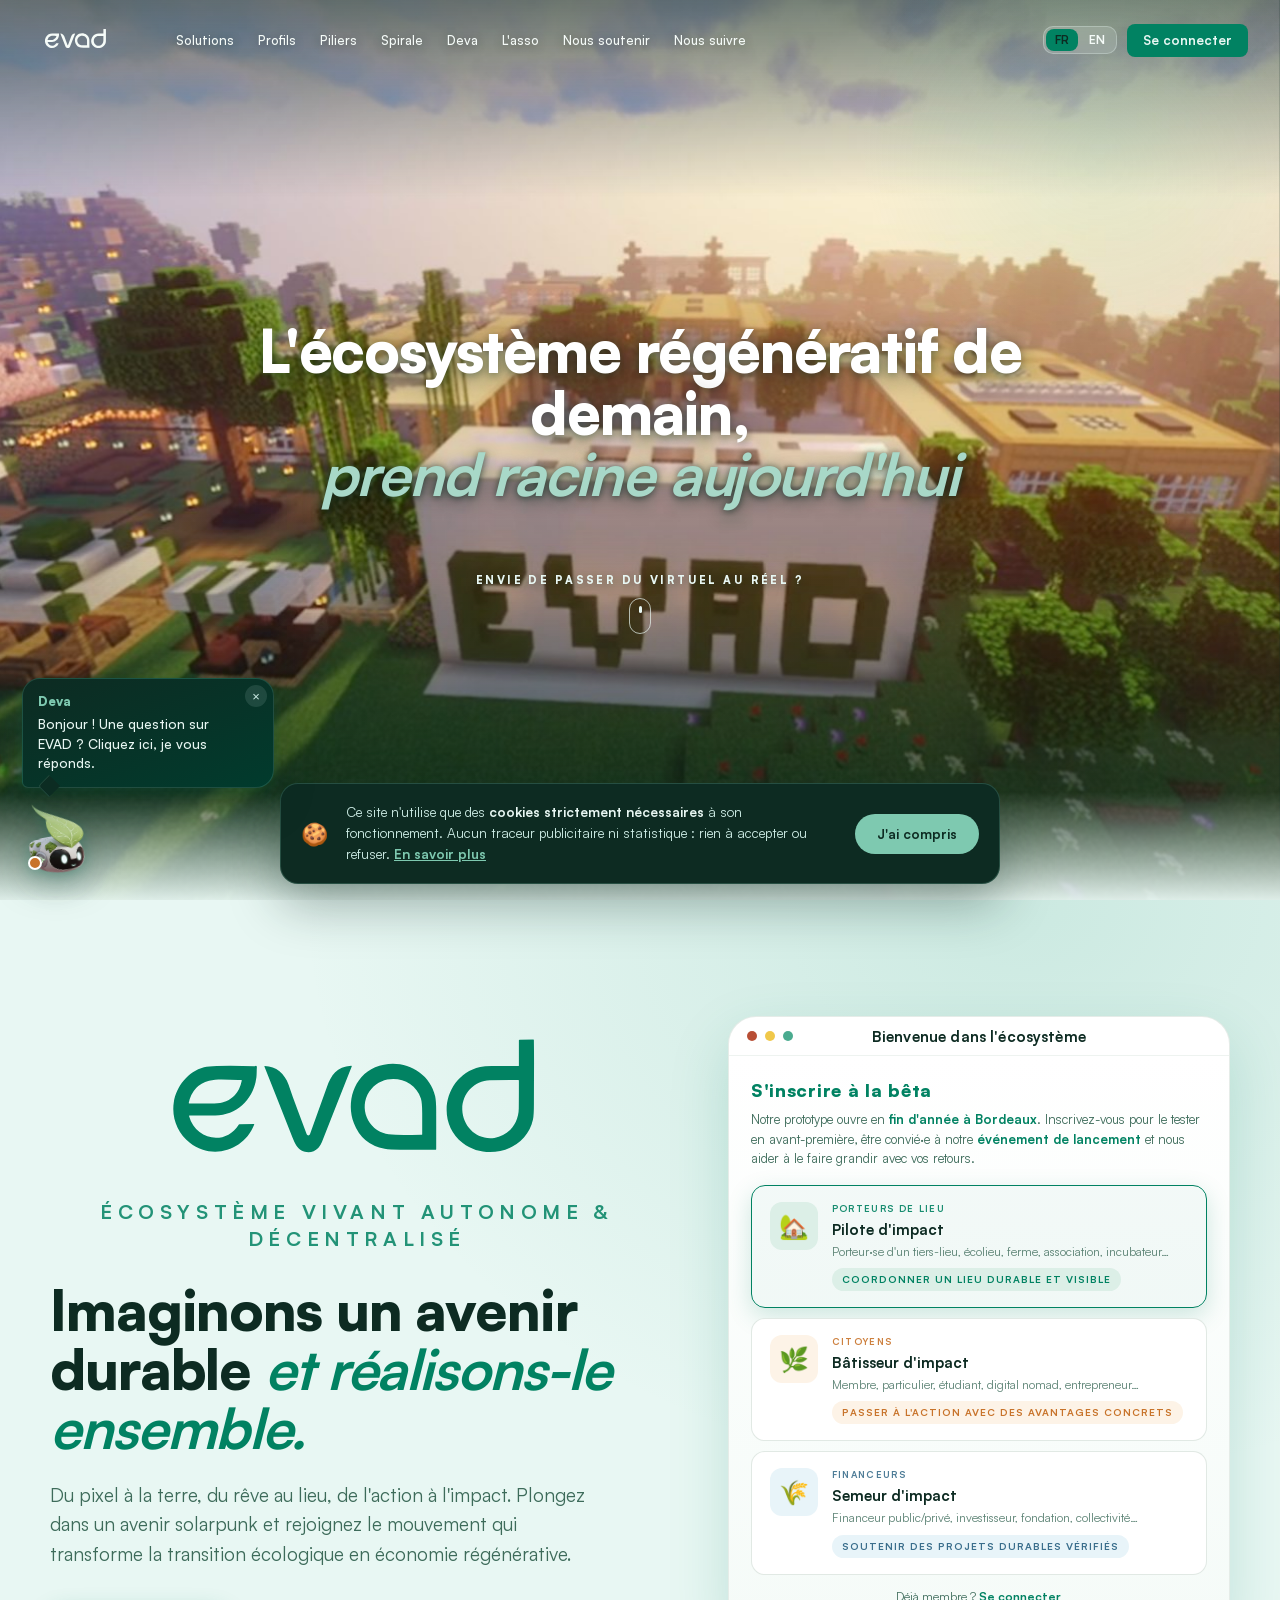
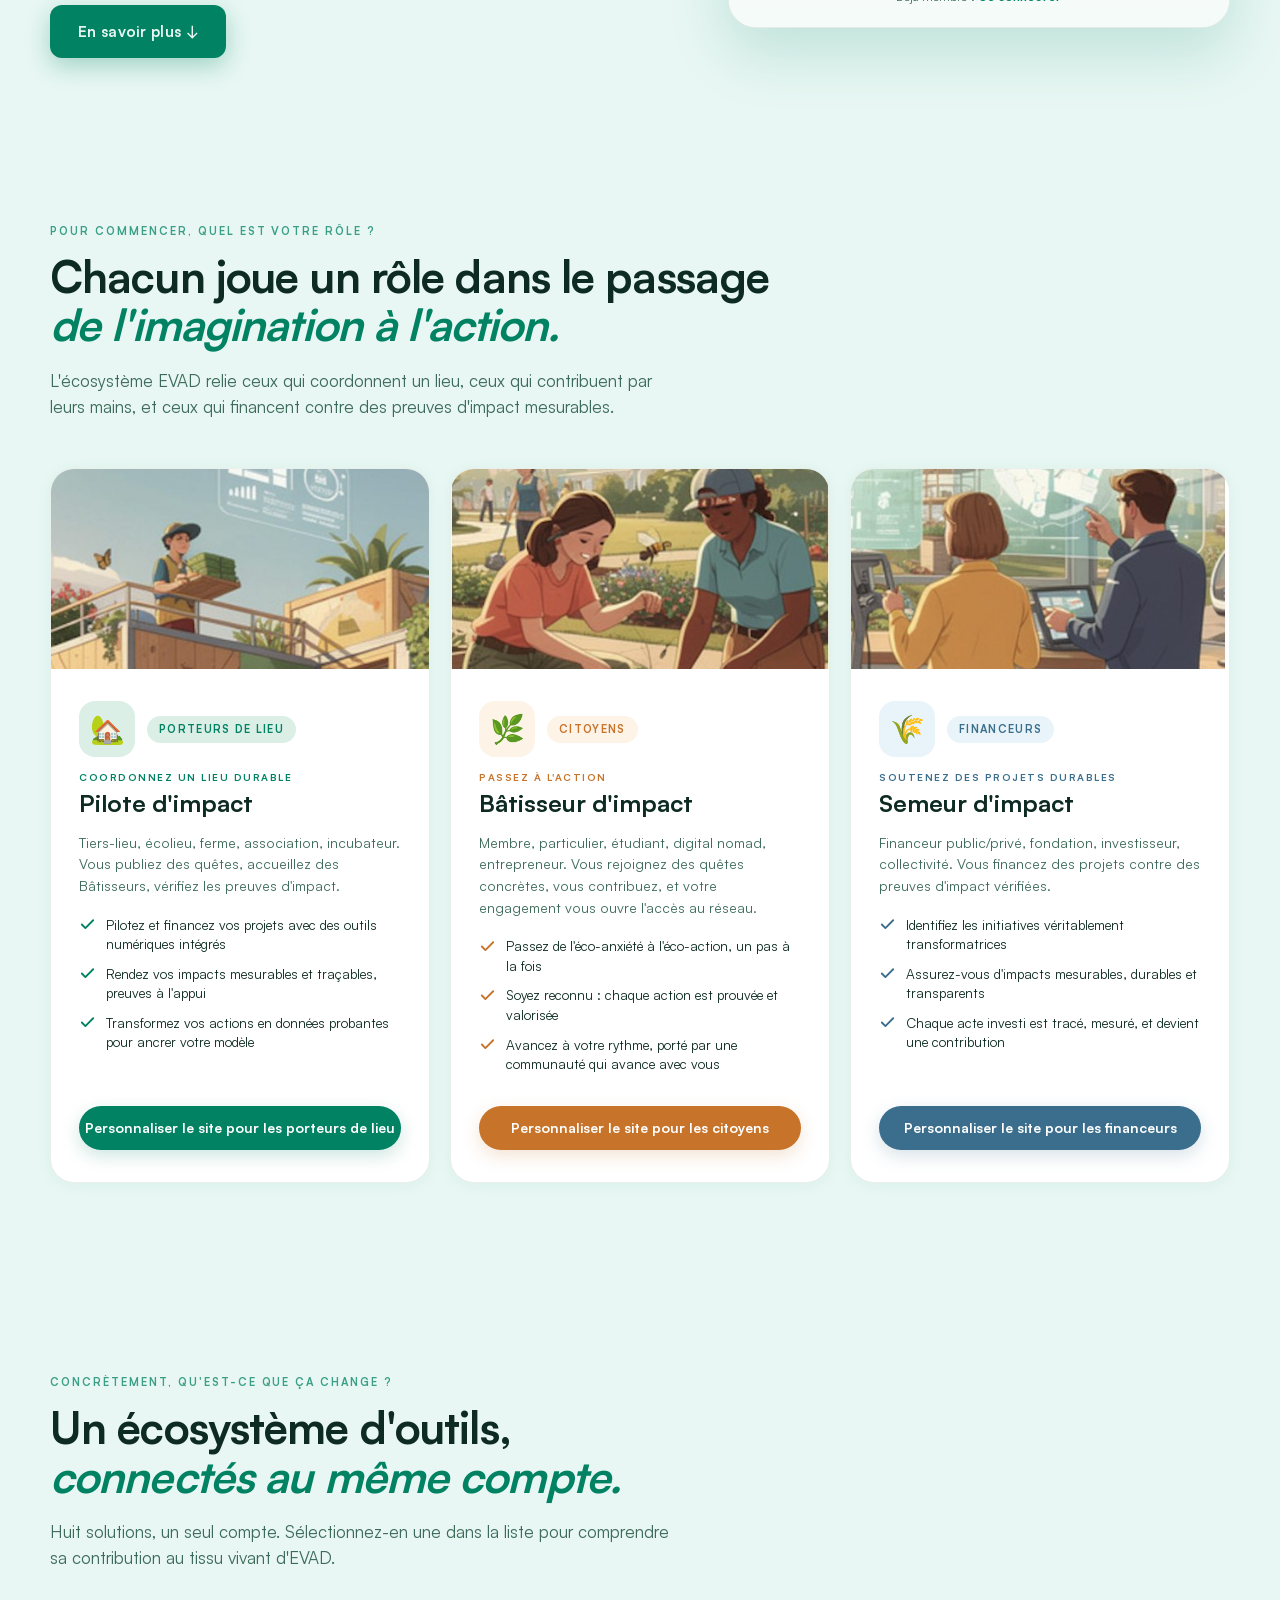
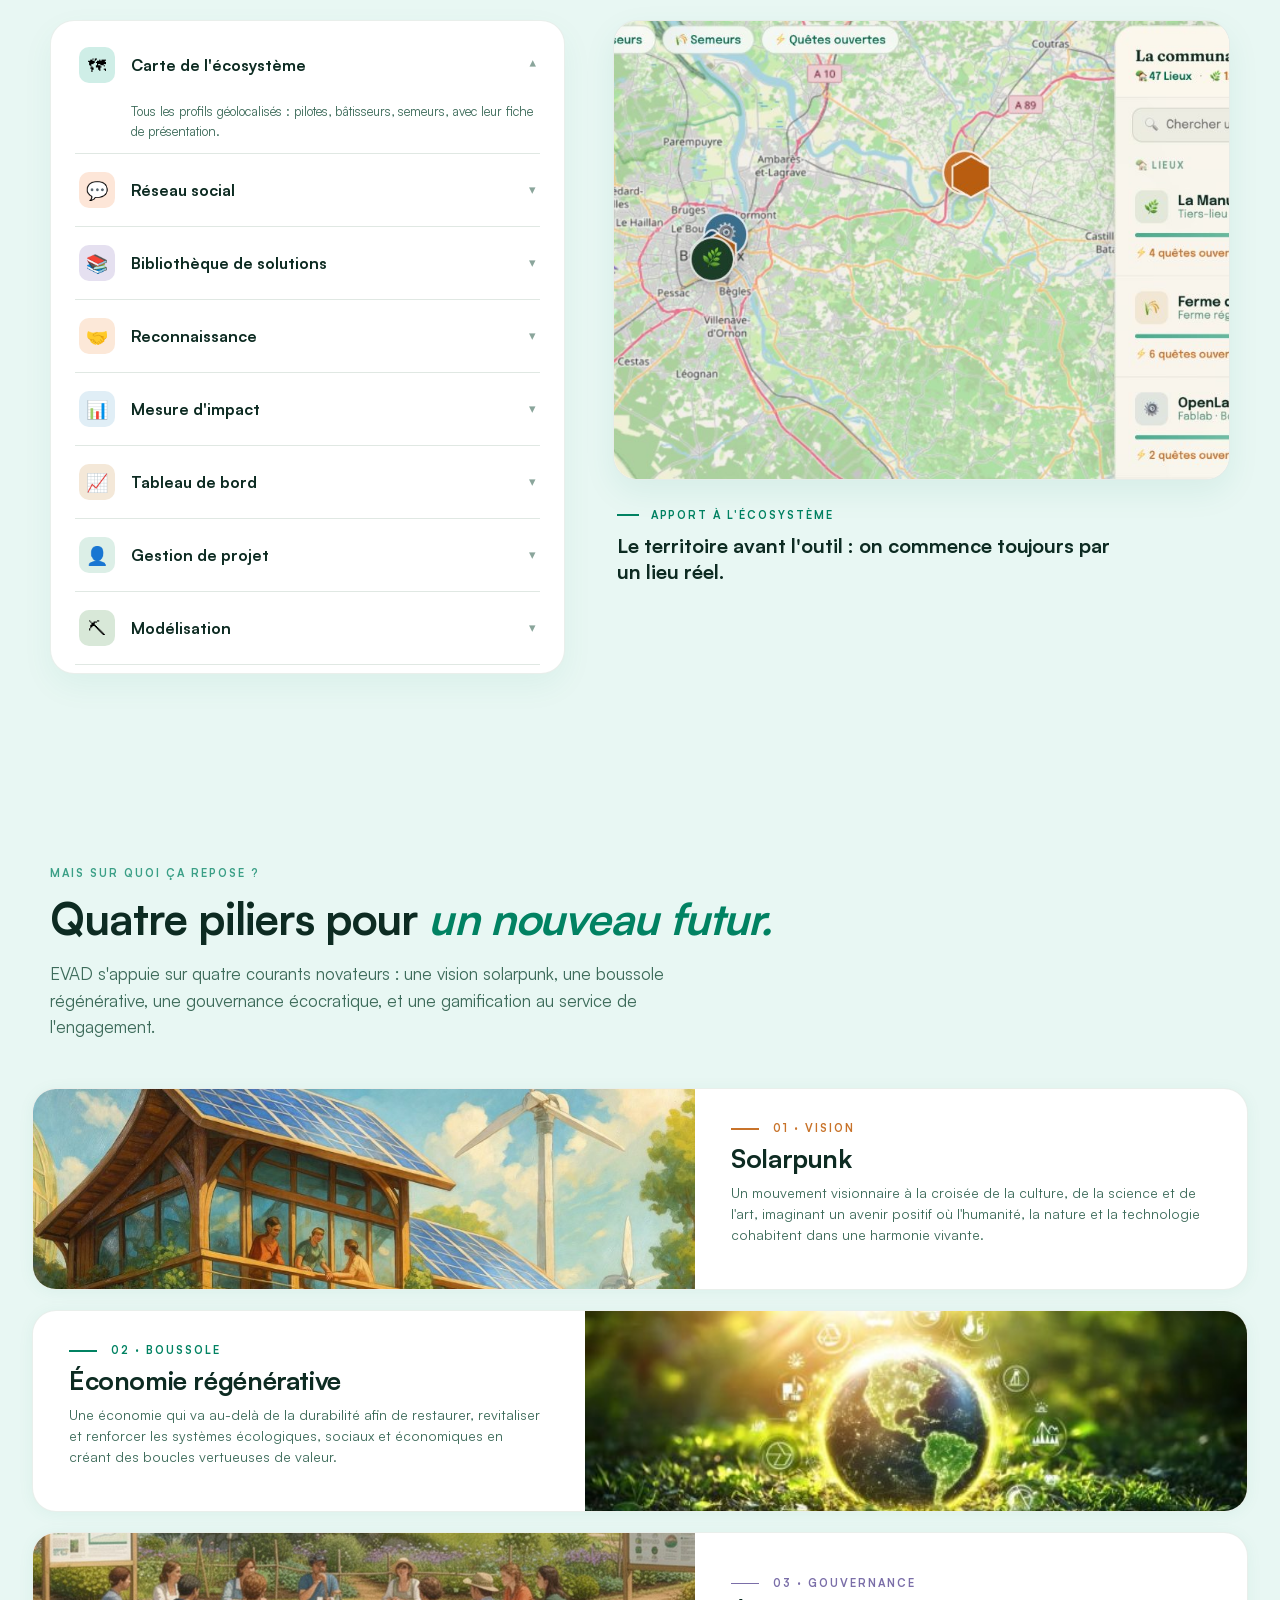
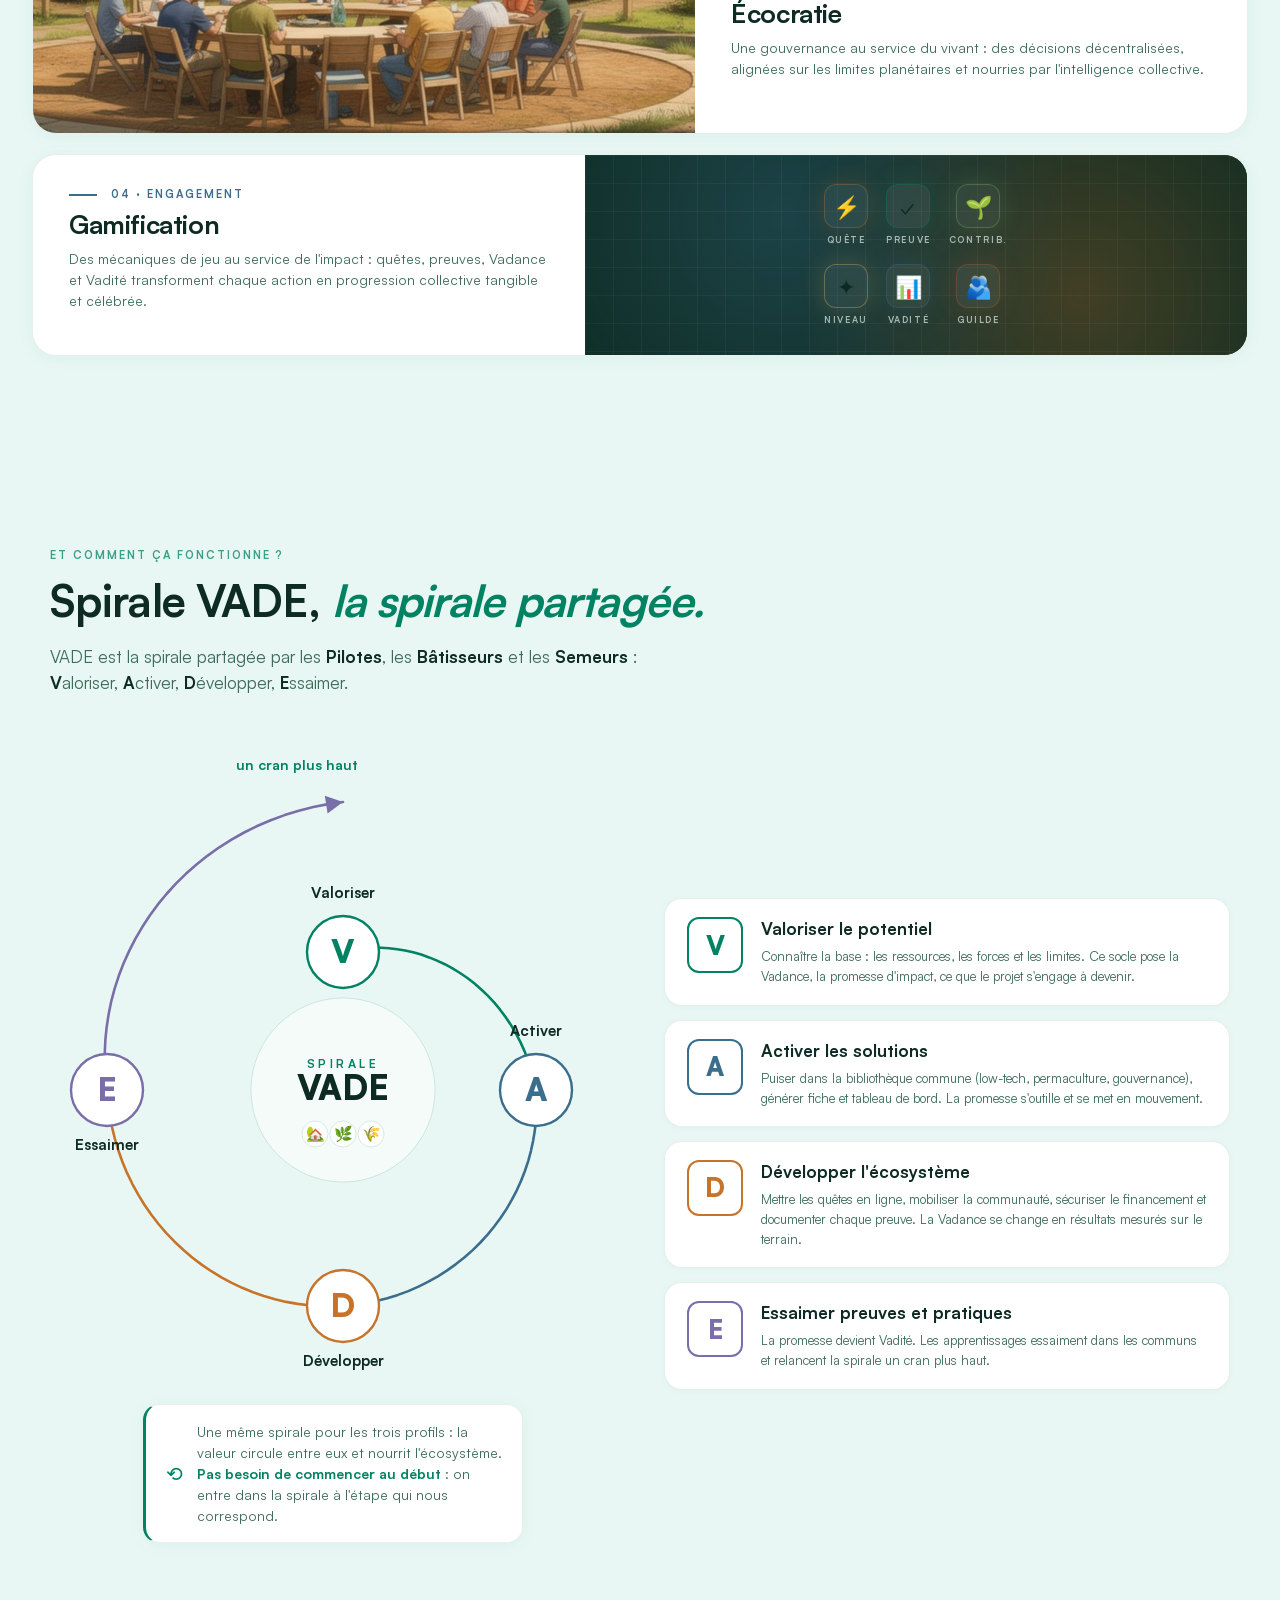
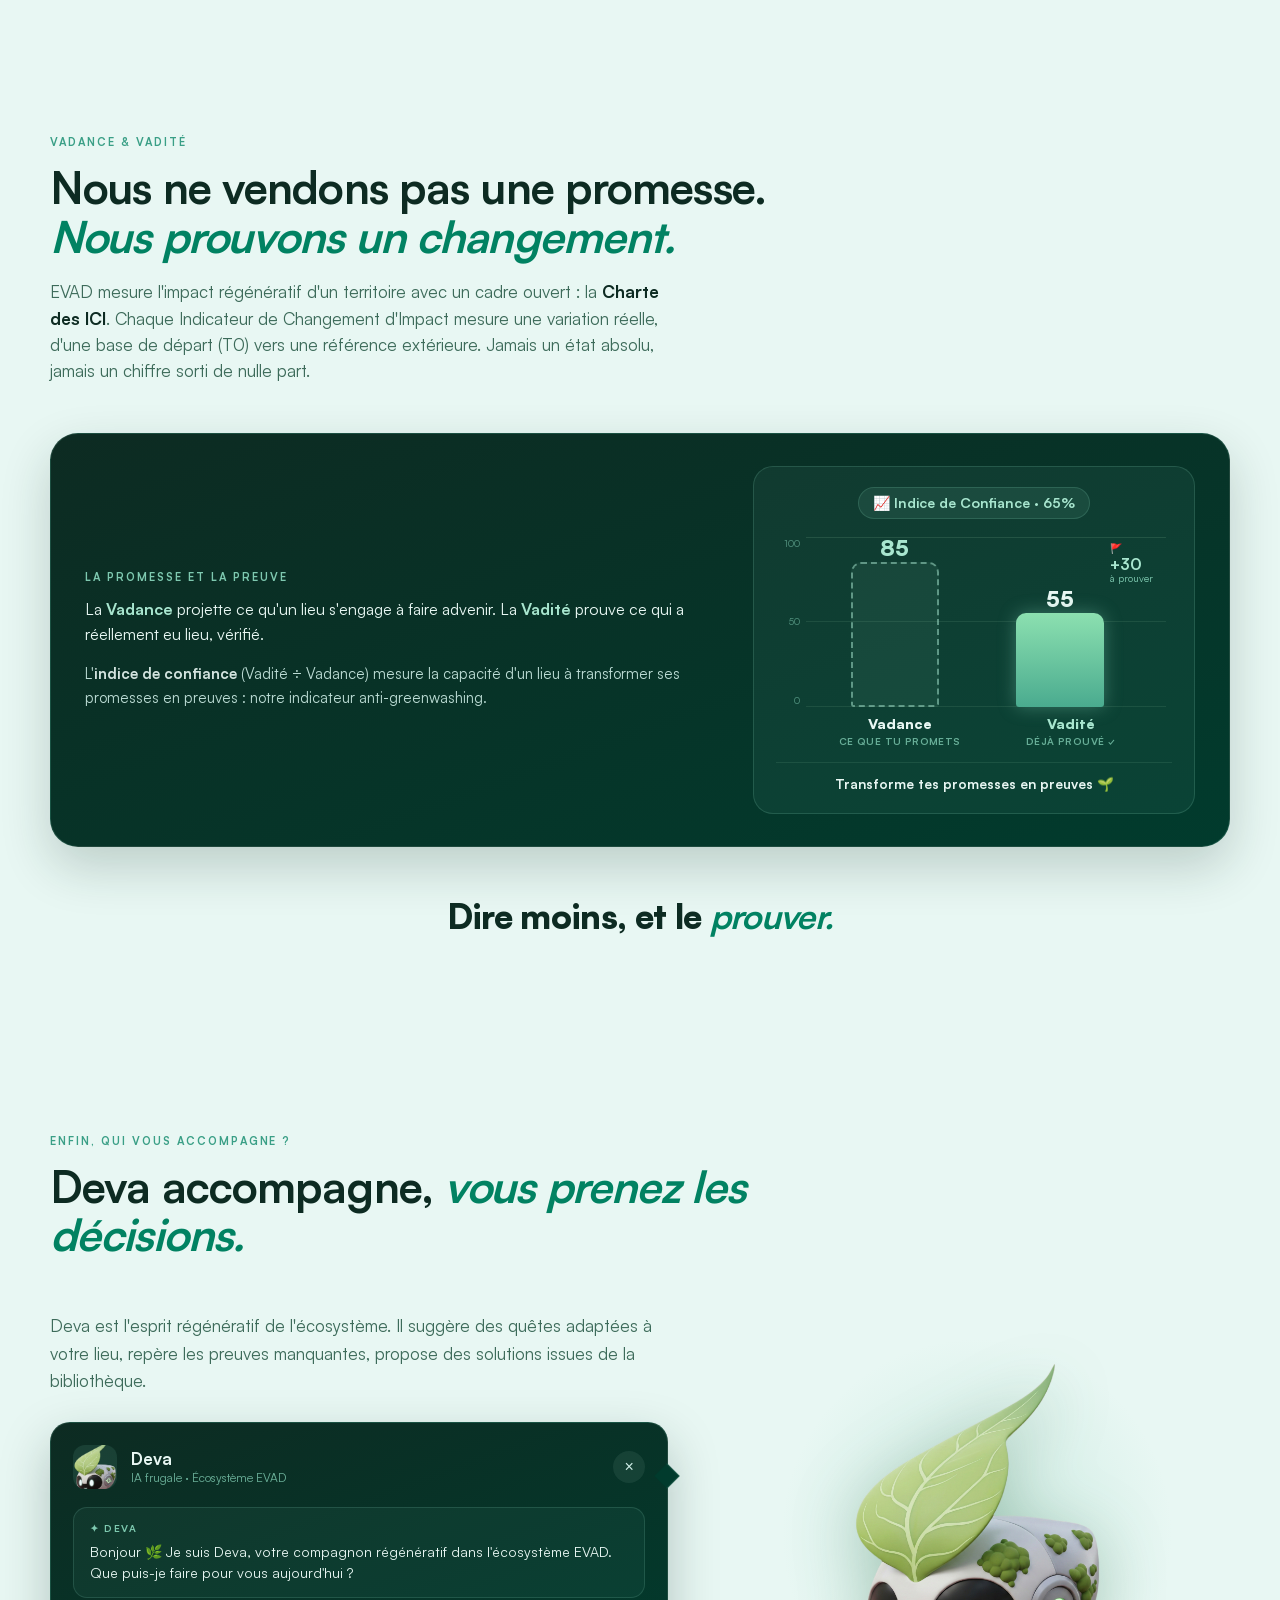
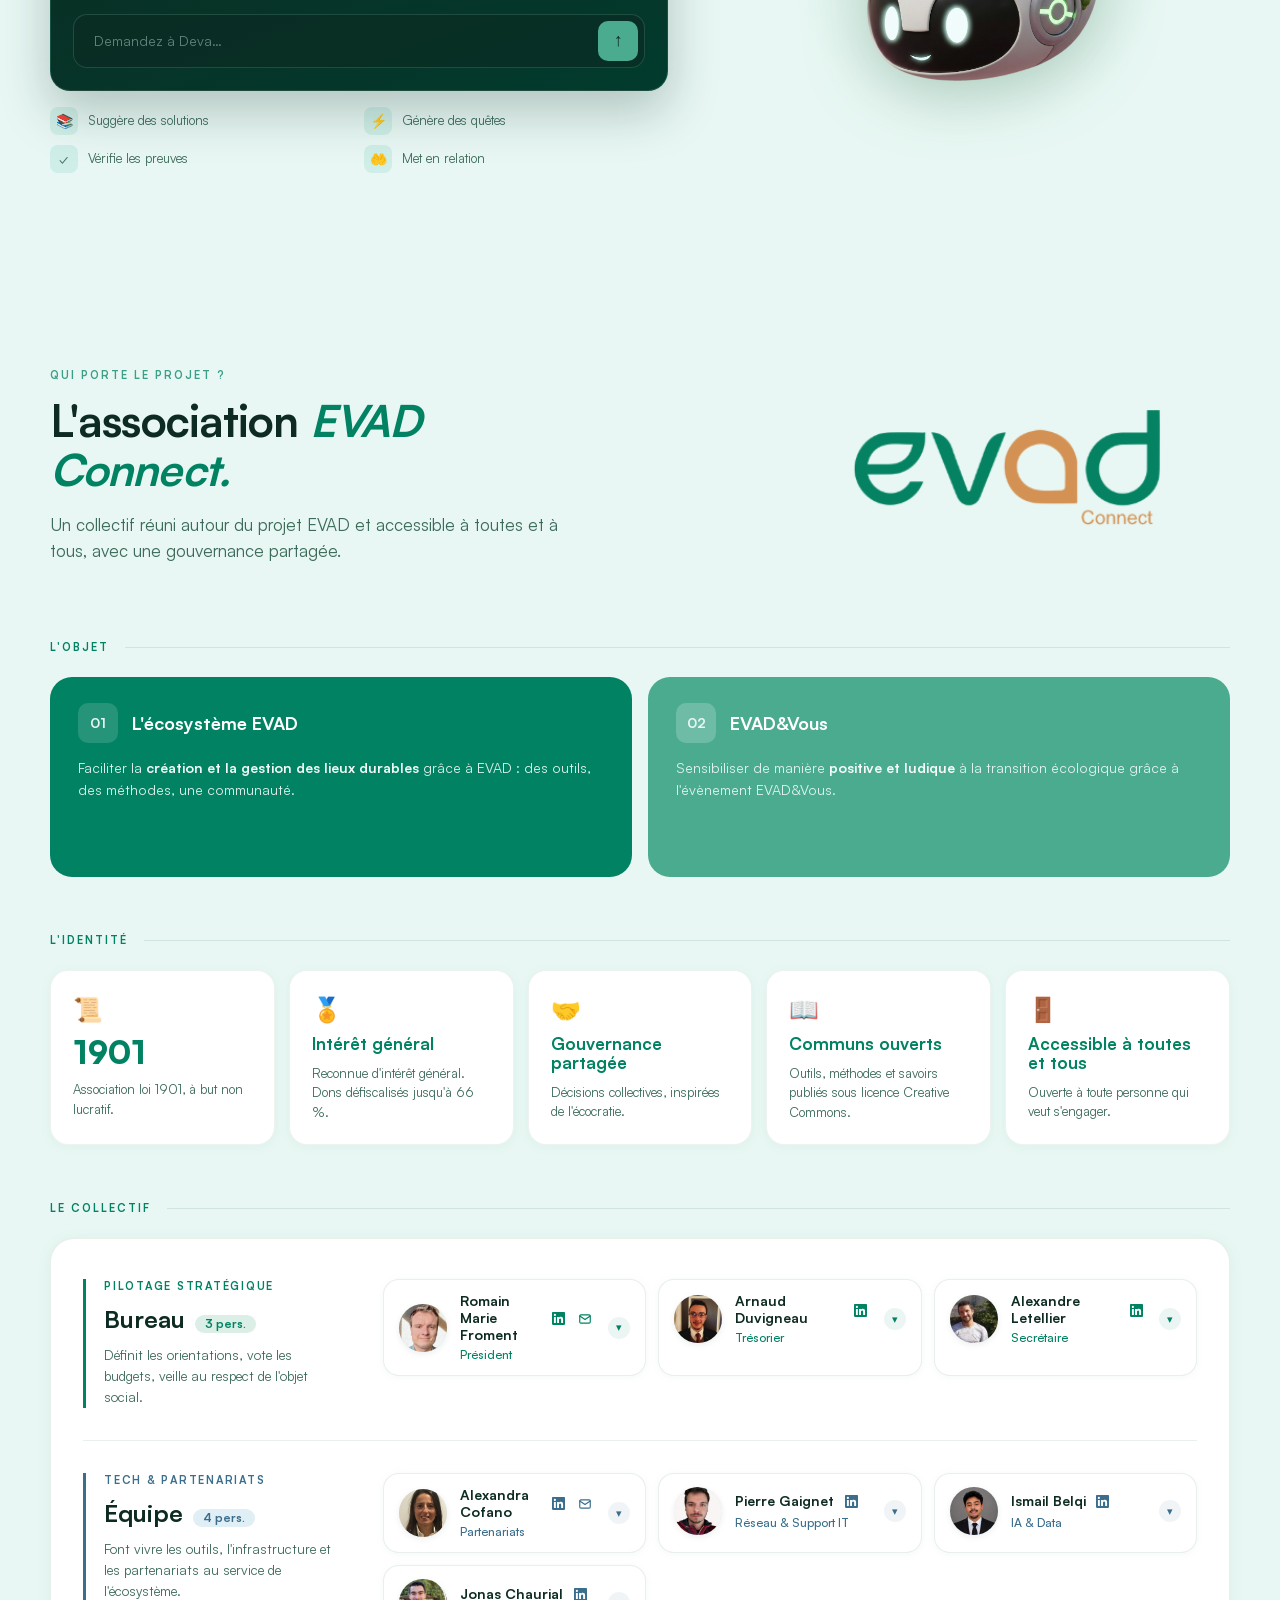
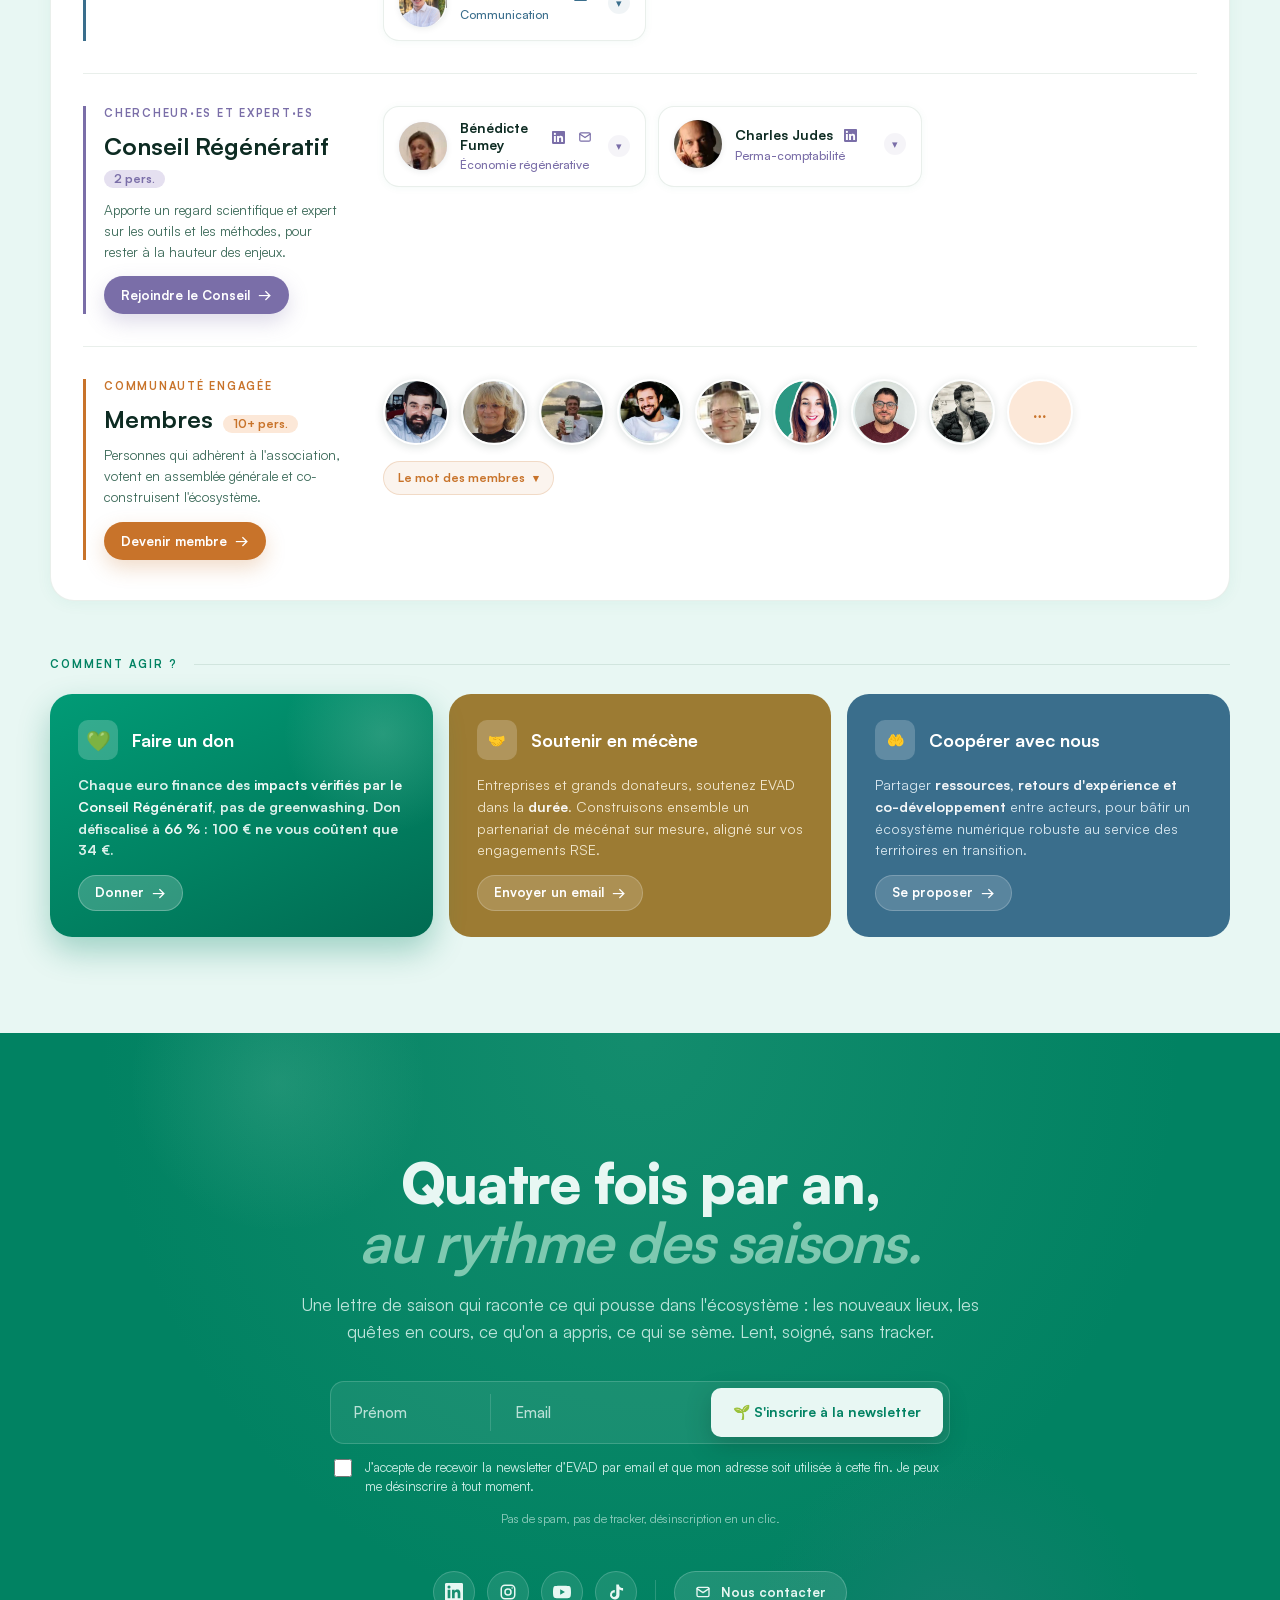
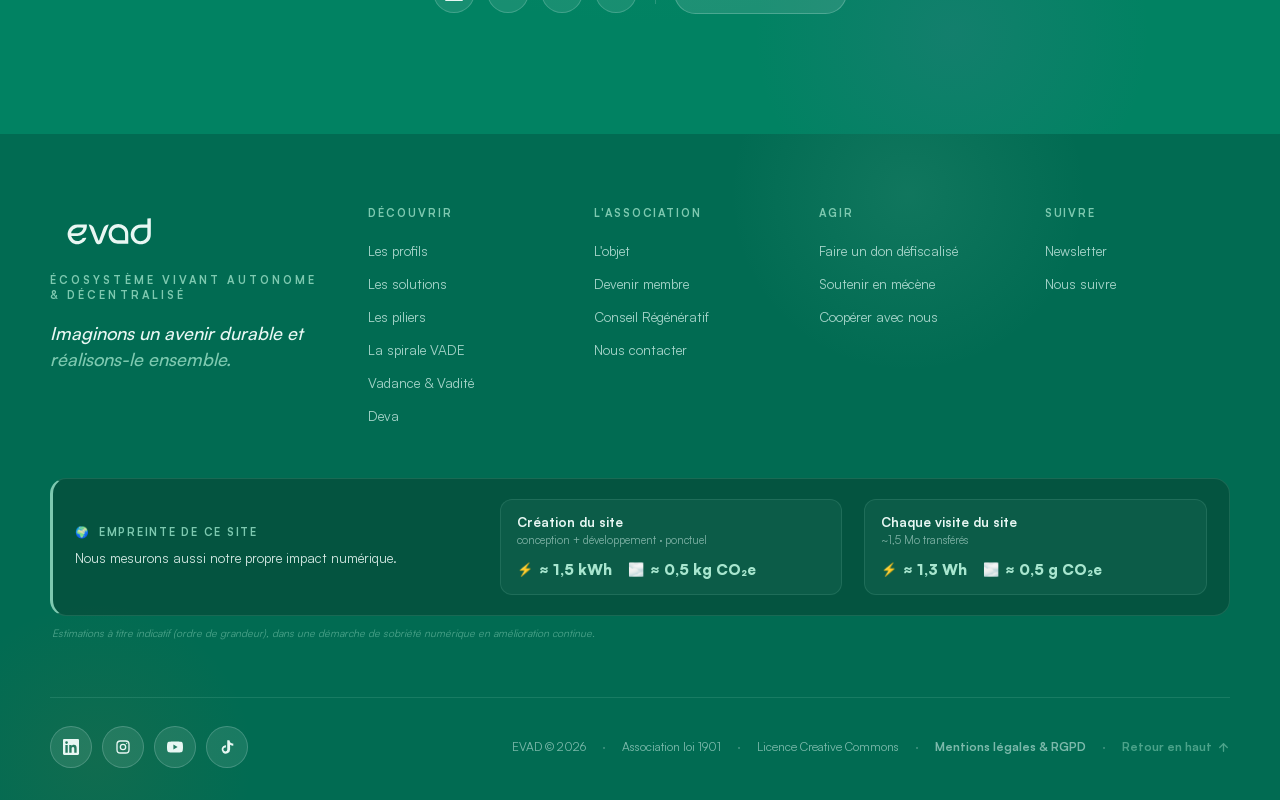
==== commit 1e9e1faa: "i18n : version anglaise + sélecteur de langue FR/EN - i18n.js : couche de traduction runtime (dictio" ====
--- a/index.html
+++ b/index.html
@@ -185,6 +185,8 @@
 <script src="assets/lib/react.production.min.js"></script>
 <script src="assets/lib/react-dom.production.min.js"></script>
 <script src="assets/lib/babel.min.js"></script>
+<!-- i18n : couche de traduction FR/EN (runtime, sans build) — voir i18n.js -->
+<script src="i18n.js?v=20260827b"></script>
 <!-- Matomo (mesure d'audience auto-hébergée, sans cookie — RGPD, exempté de consentement) -->
 <script>
   var _paq = window._paq = window._paq || [];
@@ -203,15 +205,15 @@
 </head>
 <body>
 <div id="root"></div>
-<script type="text/babel" src="tweaks-panel.jsx?v=20260722c"></script>
-<script type="text/babel" src="Hero.jsx?v=20260722c"></script>
-<script type="text/babel" src="Sections.jsx?v=20260722c"></script>
-<script type="text/babel" src="Vadance.jsx?v=20260722c"></script>
-<script type="text/babel" src="Foundations.jsx?v=20260722c"></script>
-<script type="text/babel" src="Ecosystem.jsx?v=20260722c"></script>
-<script type="text/babel" src="Association.jsx?v=20260722c"></script>
-<script type="text/babel" src="Prologue.jsx?v=20260722c"></script>
-<script type="text/babel" src="DevaChat.jsx?v=20260722c"></script>
-<script type="text/babel" src="App.jsx?v=20260722c"></script>
+<script type="text/babel" src="tweaks-panel.jsx?v=20260827b"></script>
+<script type="text/babel" src="Hero.jsx?v=20260827b"></script>
+<script type="text/babel" src="Sections.jsx?v=20260827b"></script>
+<script type="text/babel" src="Vadance.jsx?v=20260827b"></script>
+<script type="text/babel" src="Foundations.jsx?v=20260827b"></script>
+<script type="text/babel" src="Ecosystem.jsx?v=20260827b"></script>
+<script type="text/babel" src="Association.jsx?v=20260827b"></script>
+<script type="text/babel" src="Prologue.jsx?v=20260827b"></script>
+<script type="text/babel" src="DevaChat.jsx?v=20260827b"></script>
+<script type="text/babel" src="App.jsx?v=20260827b"></script>
 </body>
 </html>
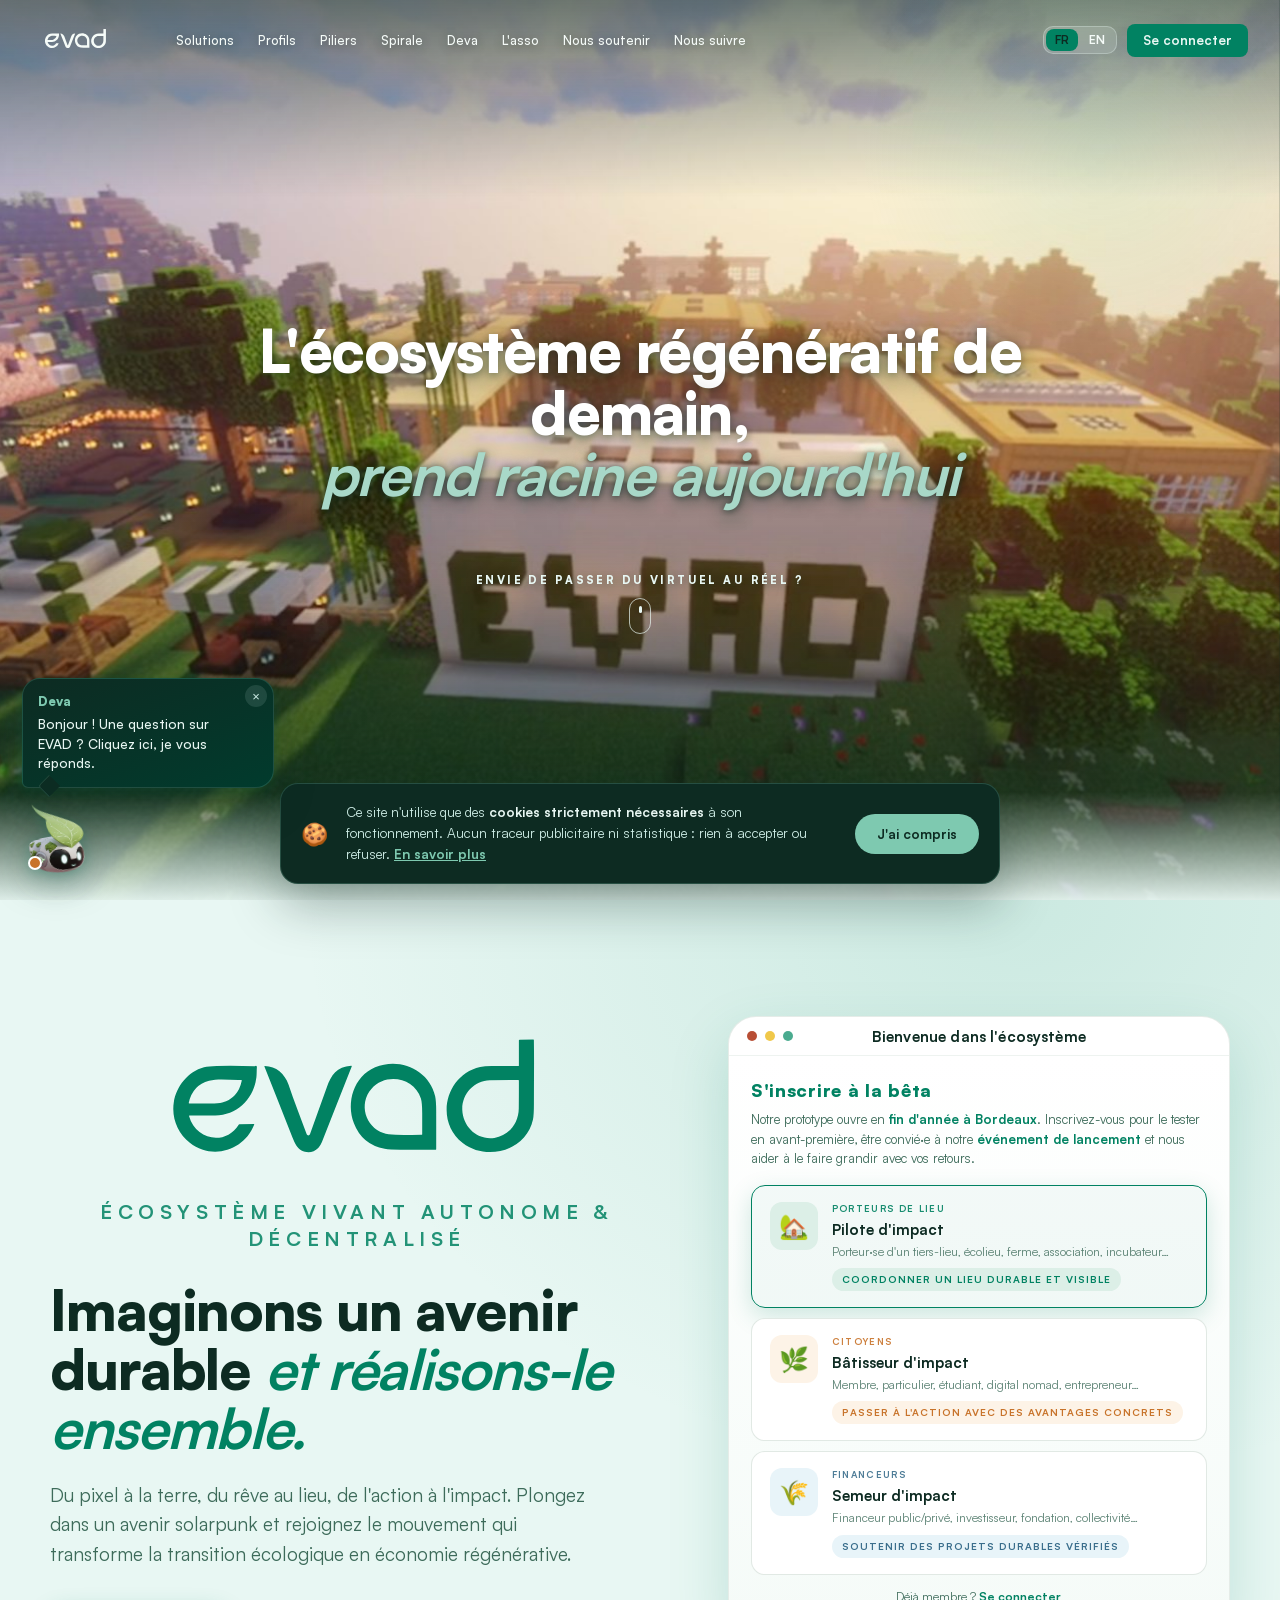
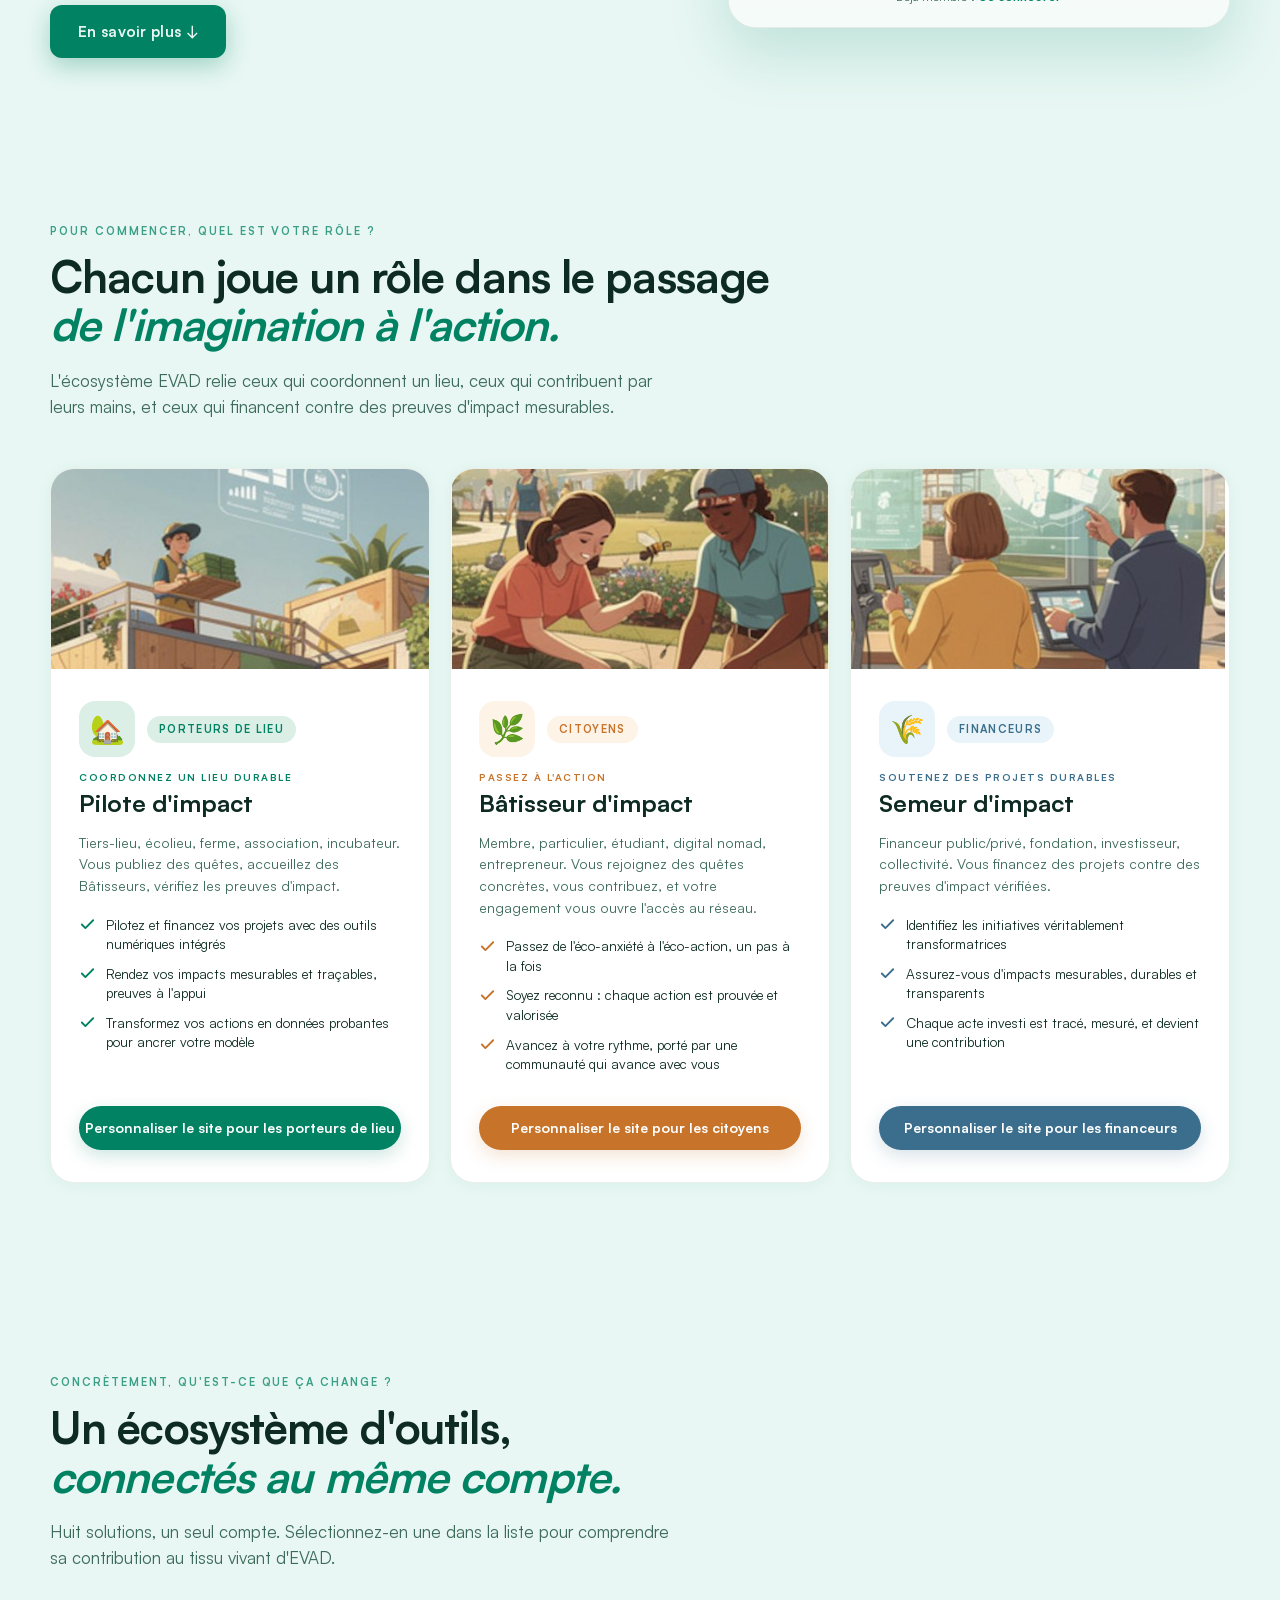
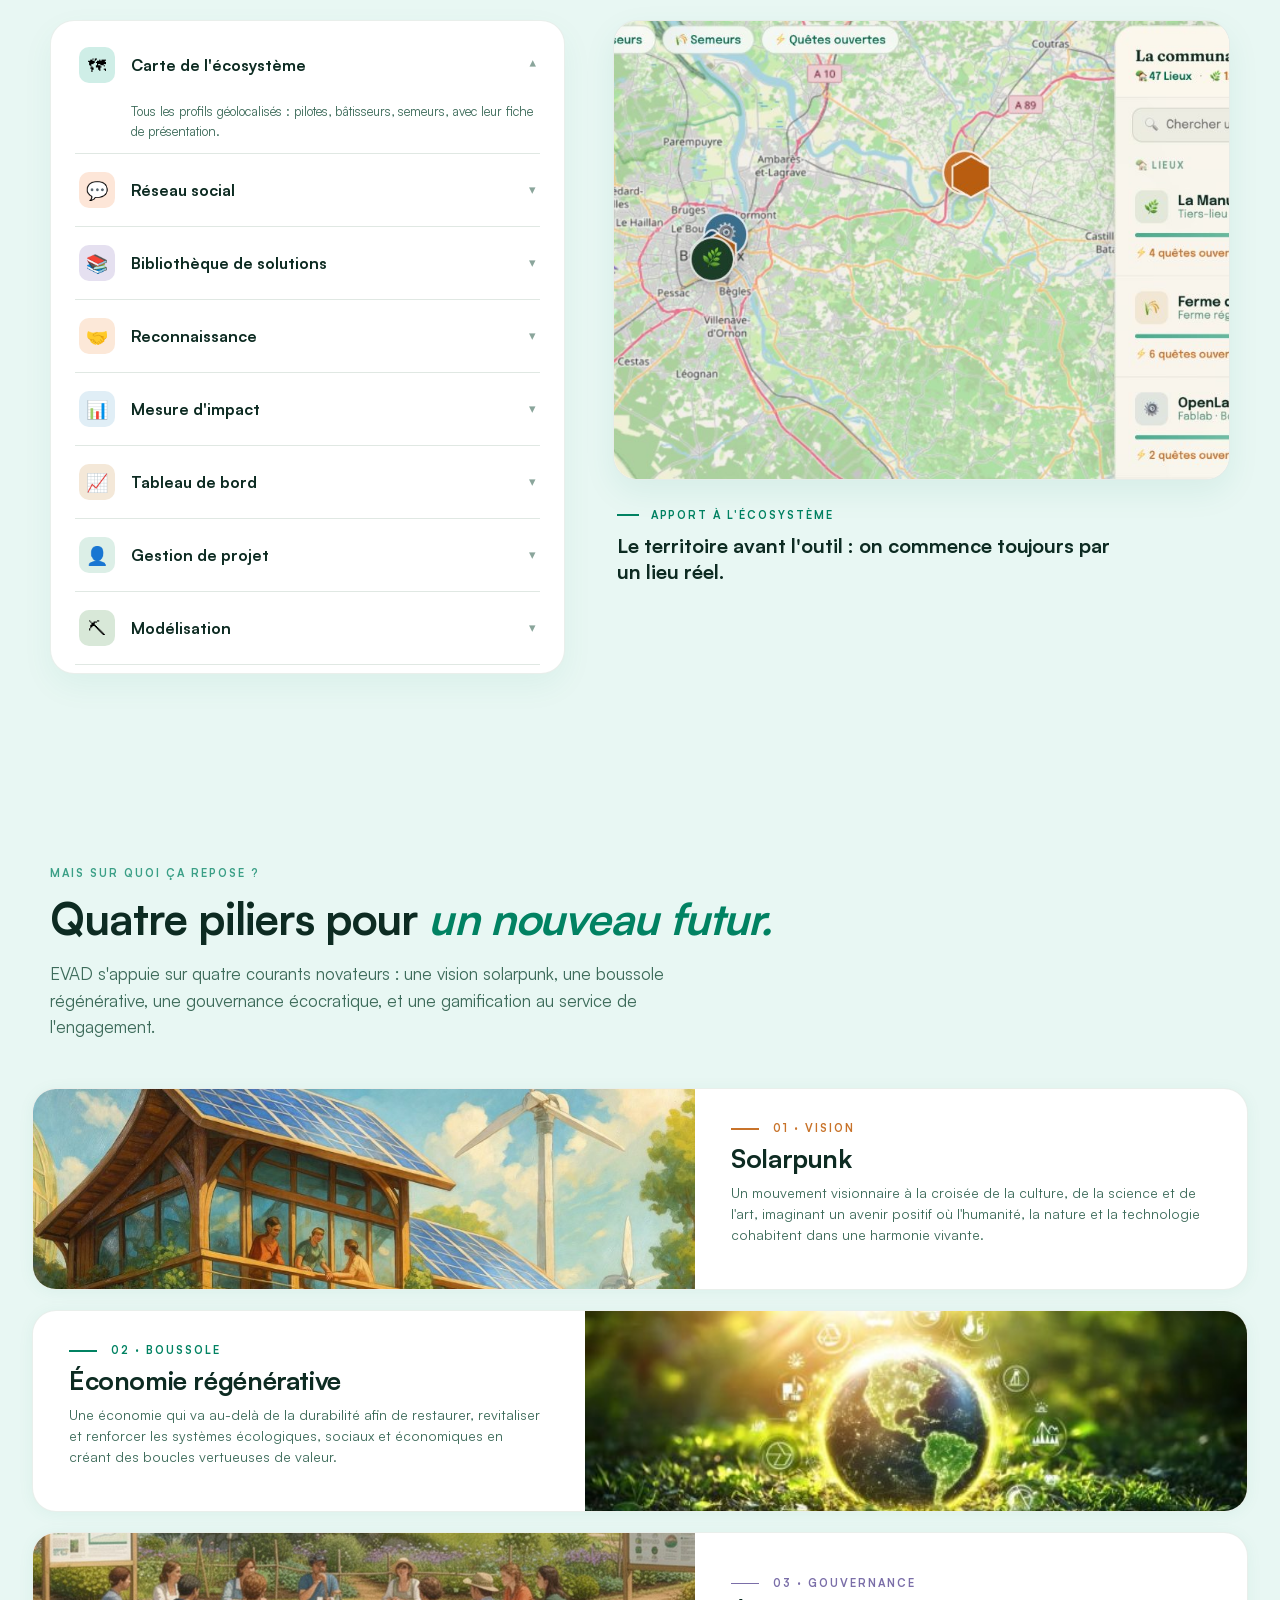
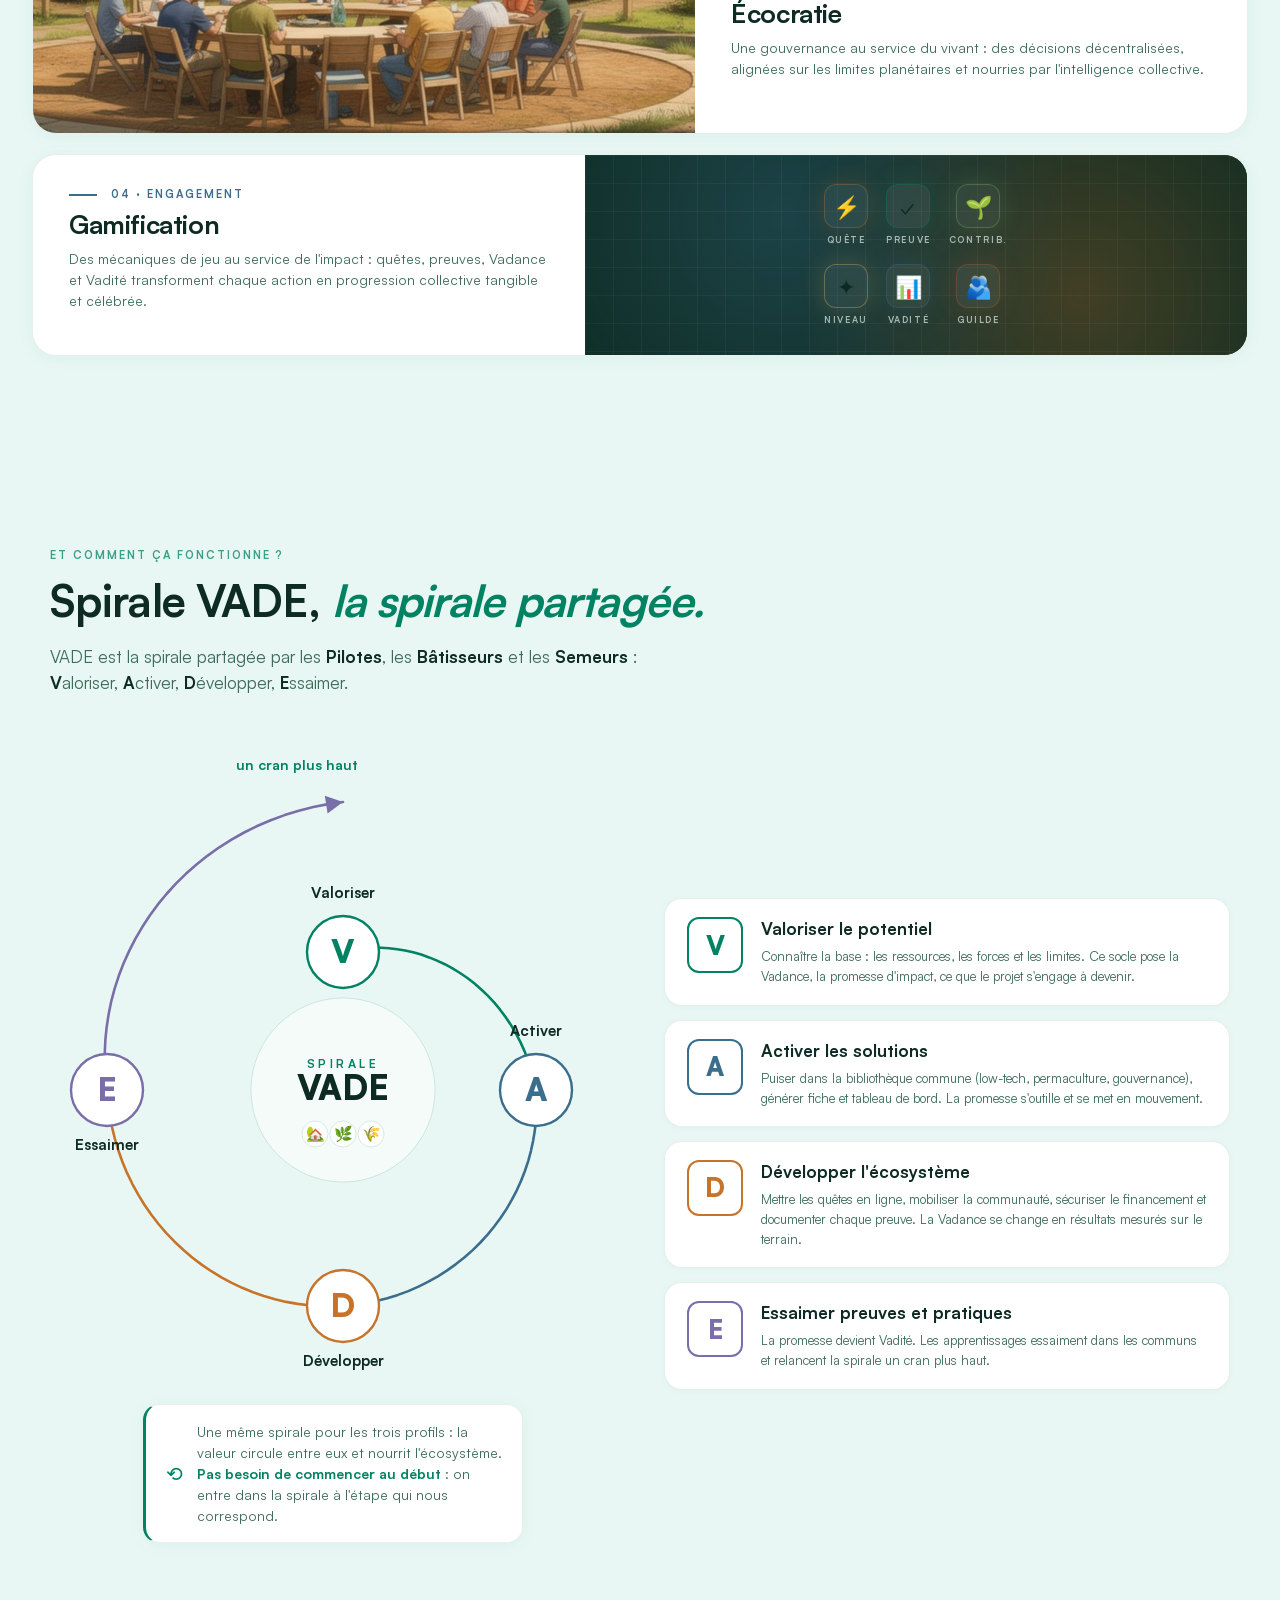
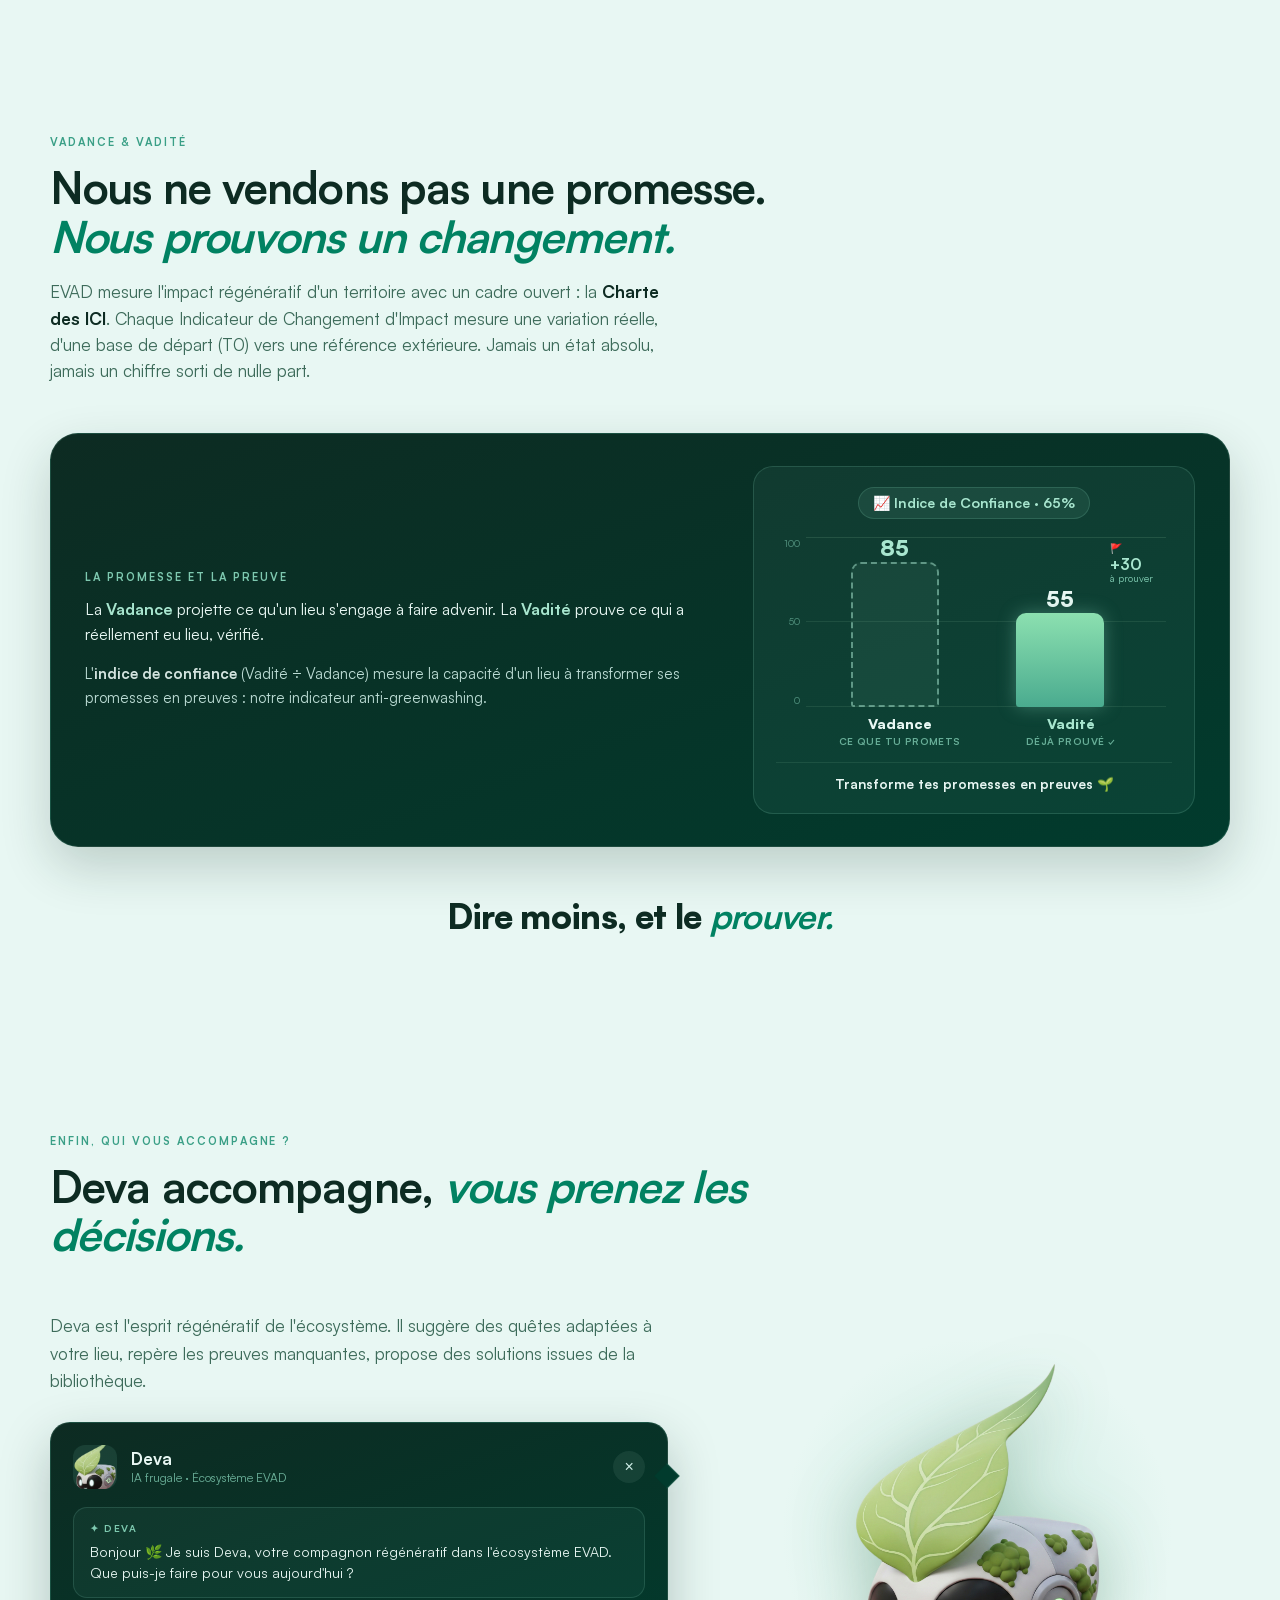
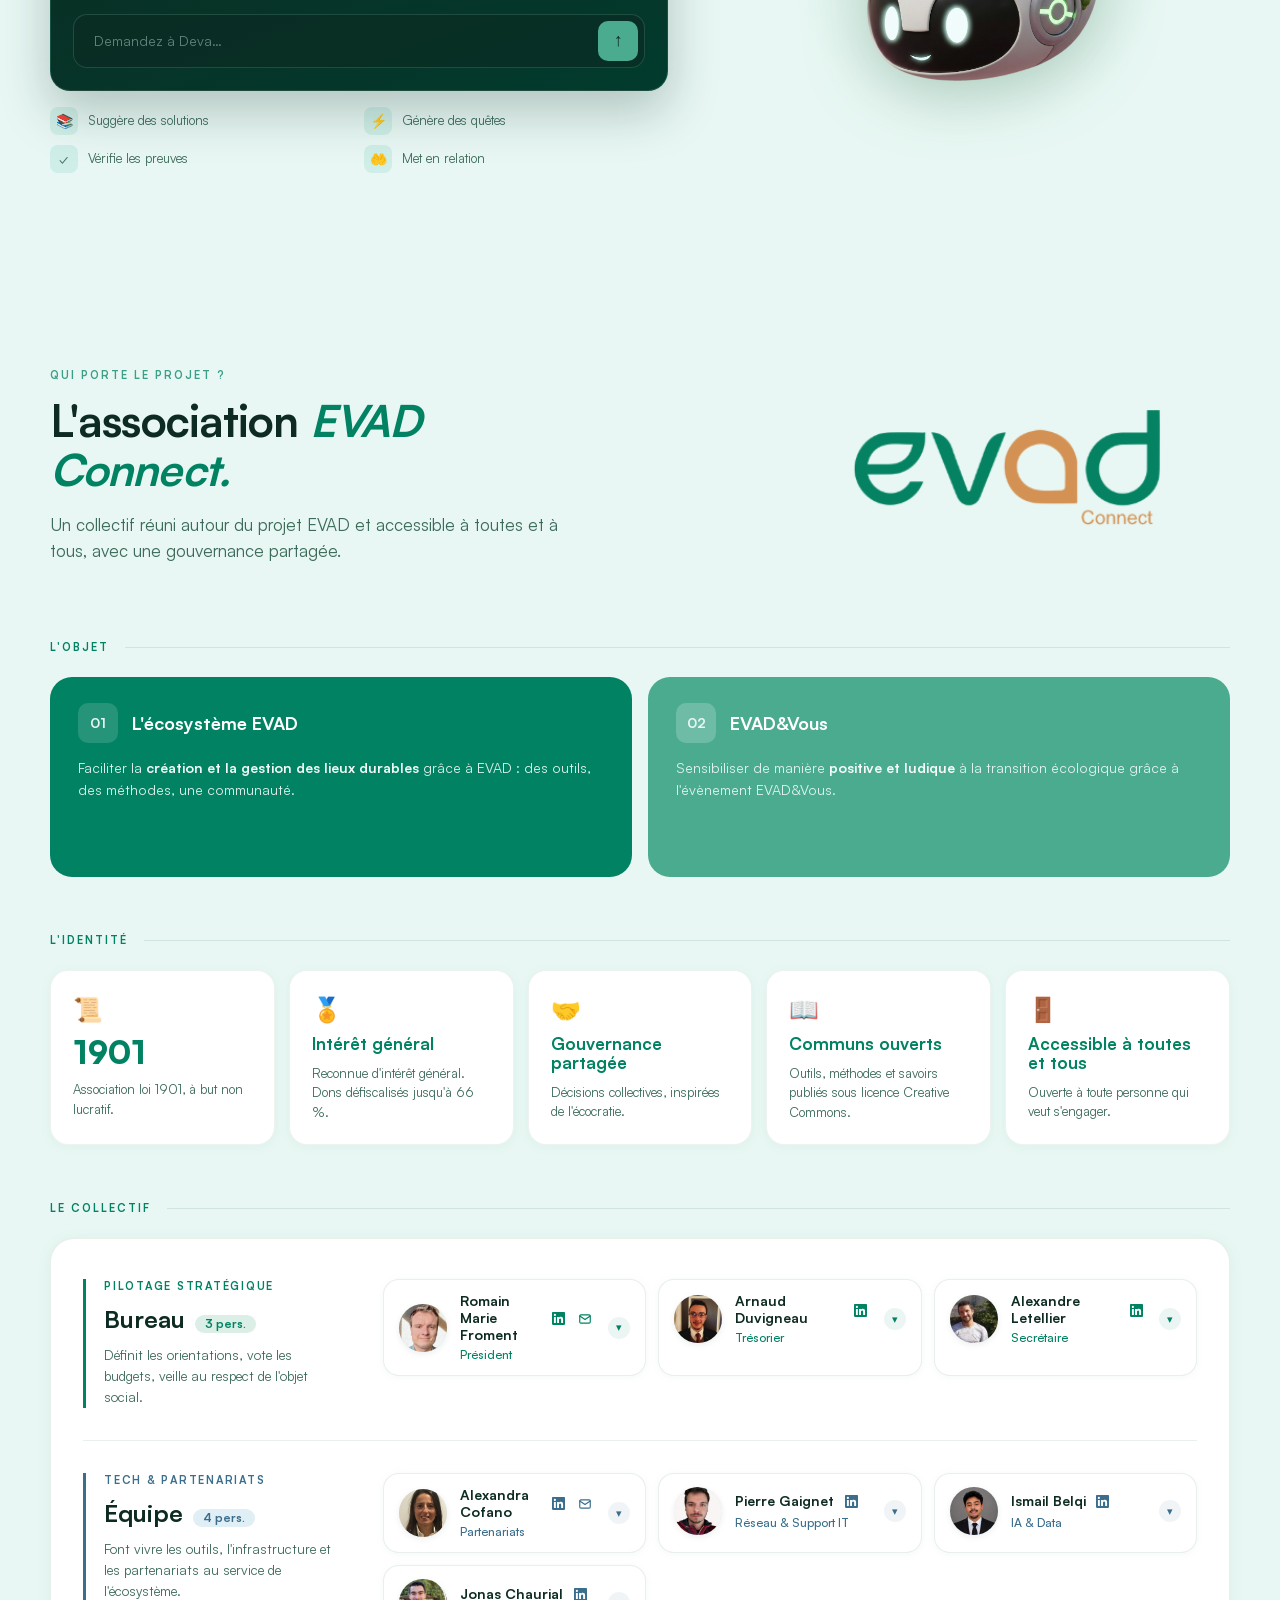
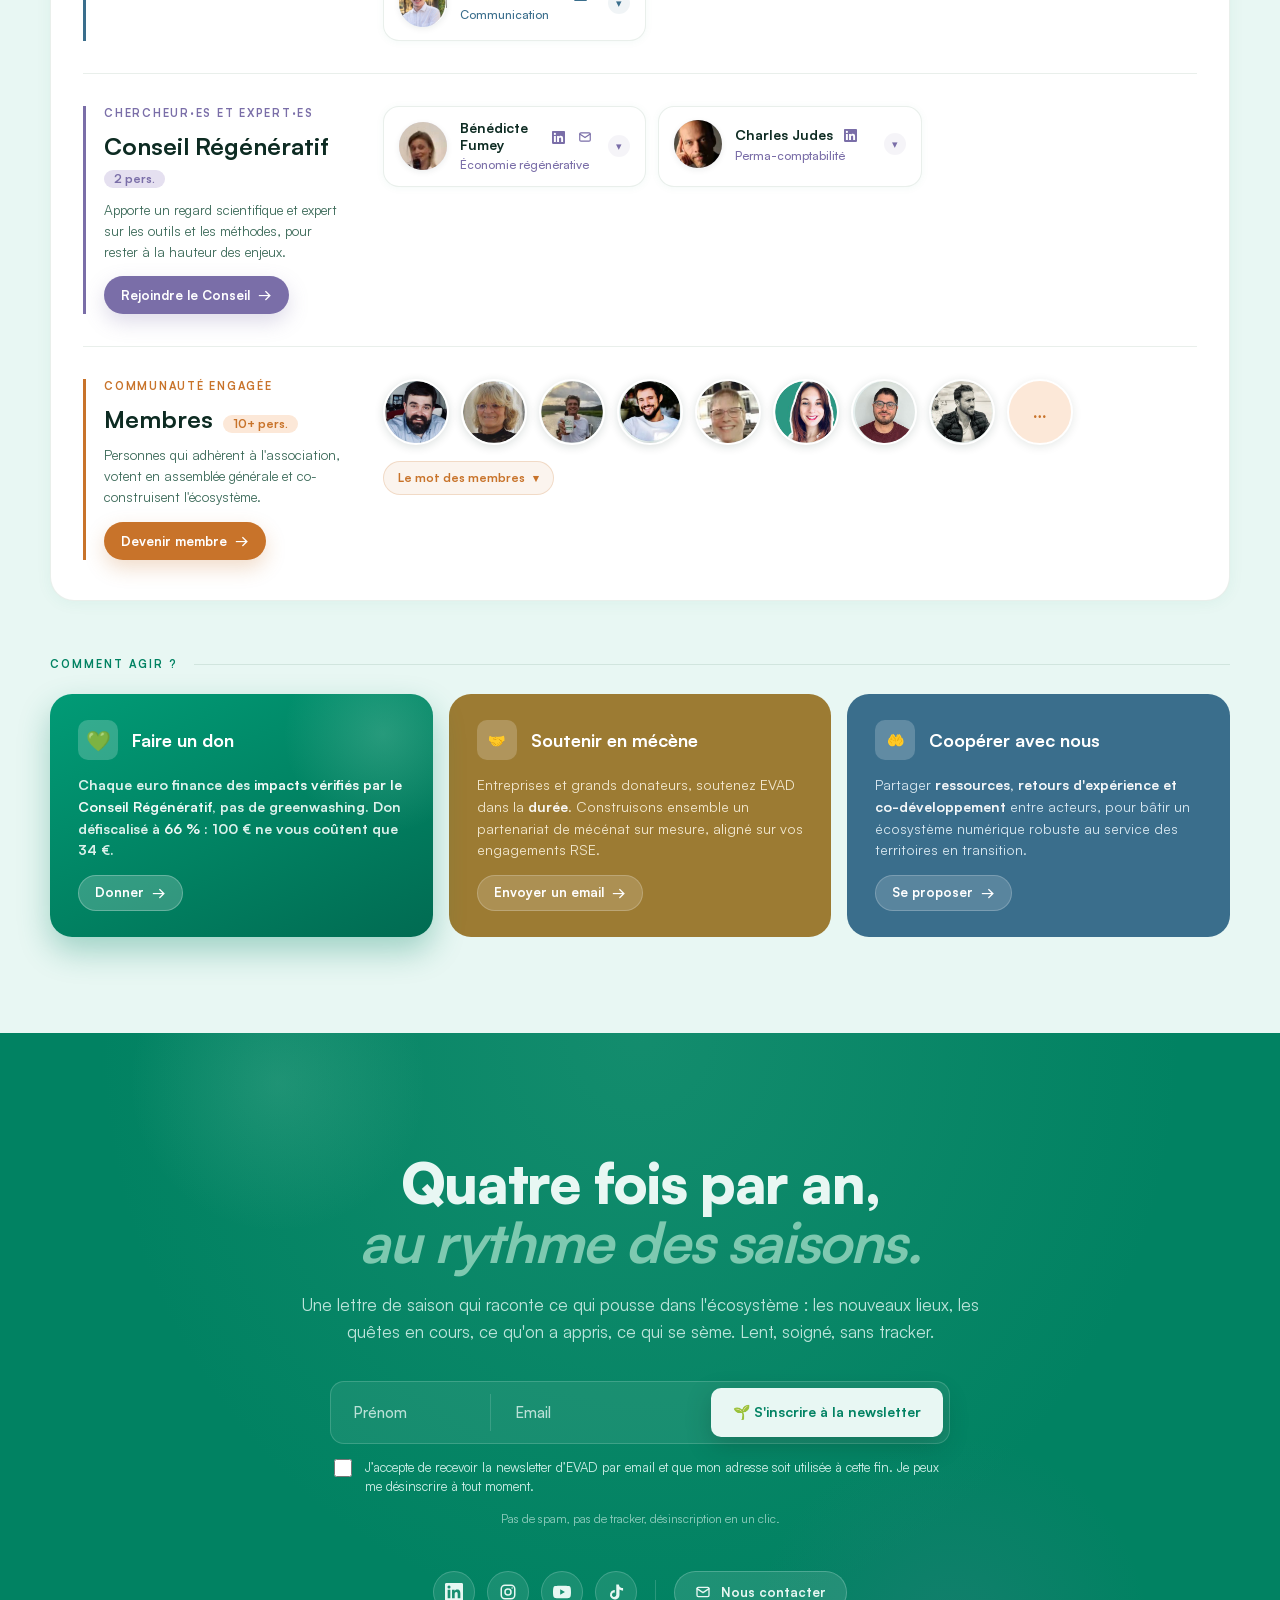
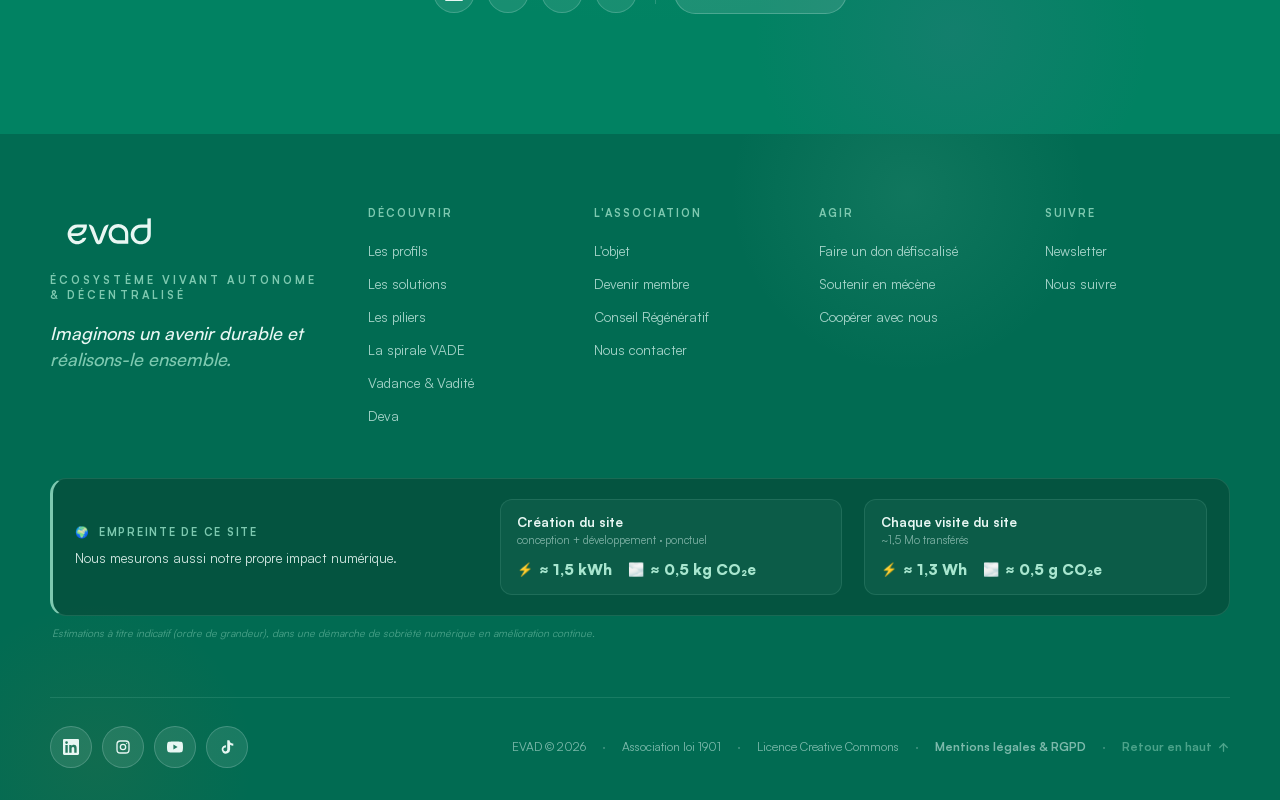
==== commit 575e6532: "i18n : traduction des vues par profil + page Mentions légales - Vues personnalisées (profil choisi) " ====
--- a/index.html
+++ b/index.html
@@ -186,7 +186,7 @@
 <script src="assets/lib/react-dom.production.min.js"></script>
 <script src="assets/lib/babel.min.js"></script>
 <!-- i18n : couche de traduction FR/EN (runtime, sans build) — voir i18n.js -->
-<script src="i18n.js?v=20260827b"></script>
+<script src="i18n.js?v=20260827d"></script>
 <!-- Matomo (mesure d'audience auto-hébergée, sans cookie — RGPD, exempté de consentement) -->
 <script>
   var _paq = window._paq = window._paq || [];
@@ -205,15 +205,15 @@
 </head>
 <body>
 <div id="root"></div>
-<script type="text/babel" src="tweaks-panel.jsx?v=20260827b"></script>
-<script type="text/babel" src="Hero.jsx?v=20260827b"></script>
-<script type="text/babel" src="Sections.jsx?v=20260827b"></script>
-<script type="text/babel" src="Vadance.jsx?v=20260827b"></script>
-<script type="text/babel" src="Foundations.jsx?v=20260827b"></script>
-<script type="text/babel" src="Ecosystem.jsx?v=20260827b"></script>
-<script type="text/babel" src="Association.jsx?v=20260827b"></script>
-<script type="text/babel" src="Prologue.jsx?v=20260827b"></script>
-<script type="text/babel" src="DevaChat.jsx?v=20260827b"></script>
-<script type="text/babel" src="App.jsx?v=20260827b"></script>
+<script type="text/babel" src="tweaks-panel.jsx?v=20260827d"></script>
+<script type="text/babel" src="Hero.jsx?v=20260827d"></script>
+<script type="text/babel" src="Sections.jsx?v=20260827d"></script>
+<script type="text/babel" src="Vadance.jsx?v=20260827d"></script>
+<script type="text/babel" src="Foundations.jsx?v=20260827d"></script>
+<script type="text/babel" src="Ecosystem.jsx?v=20260827d"></script>
+<script type="text/babel" src="Association.jsx?v=20260827d"></script>
+<script type="text/babel" src="Prologue.jsx?v=20260827d"></script>
+<script type="text/babel" src="DevaChat.jsx?v=20260827d"></script>
+<script type="text/babel" src="App.jsx?v=20260827d"></script>
 </body>
 </html>
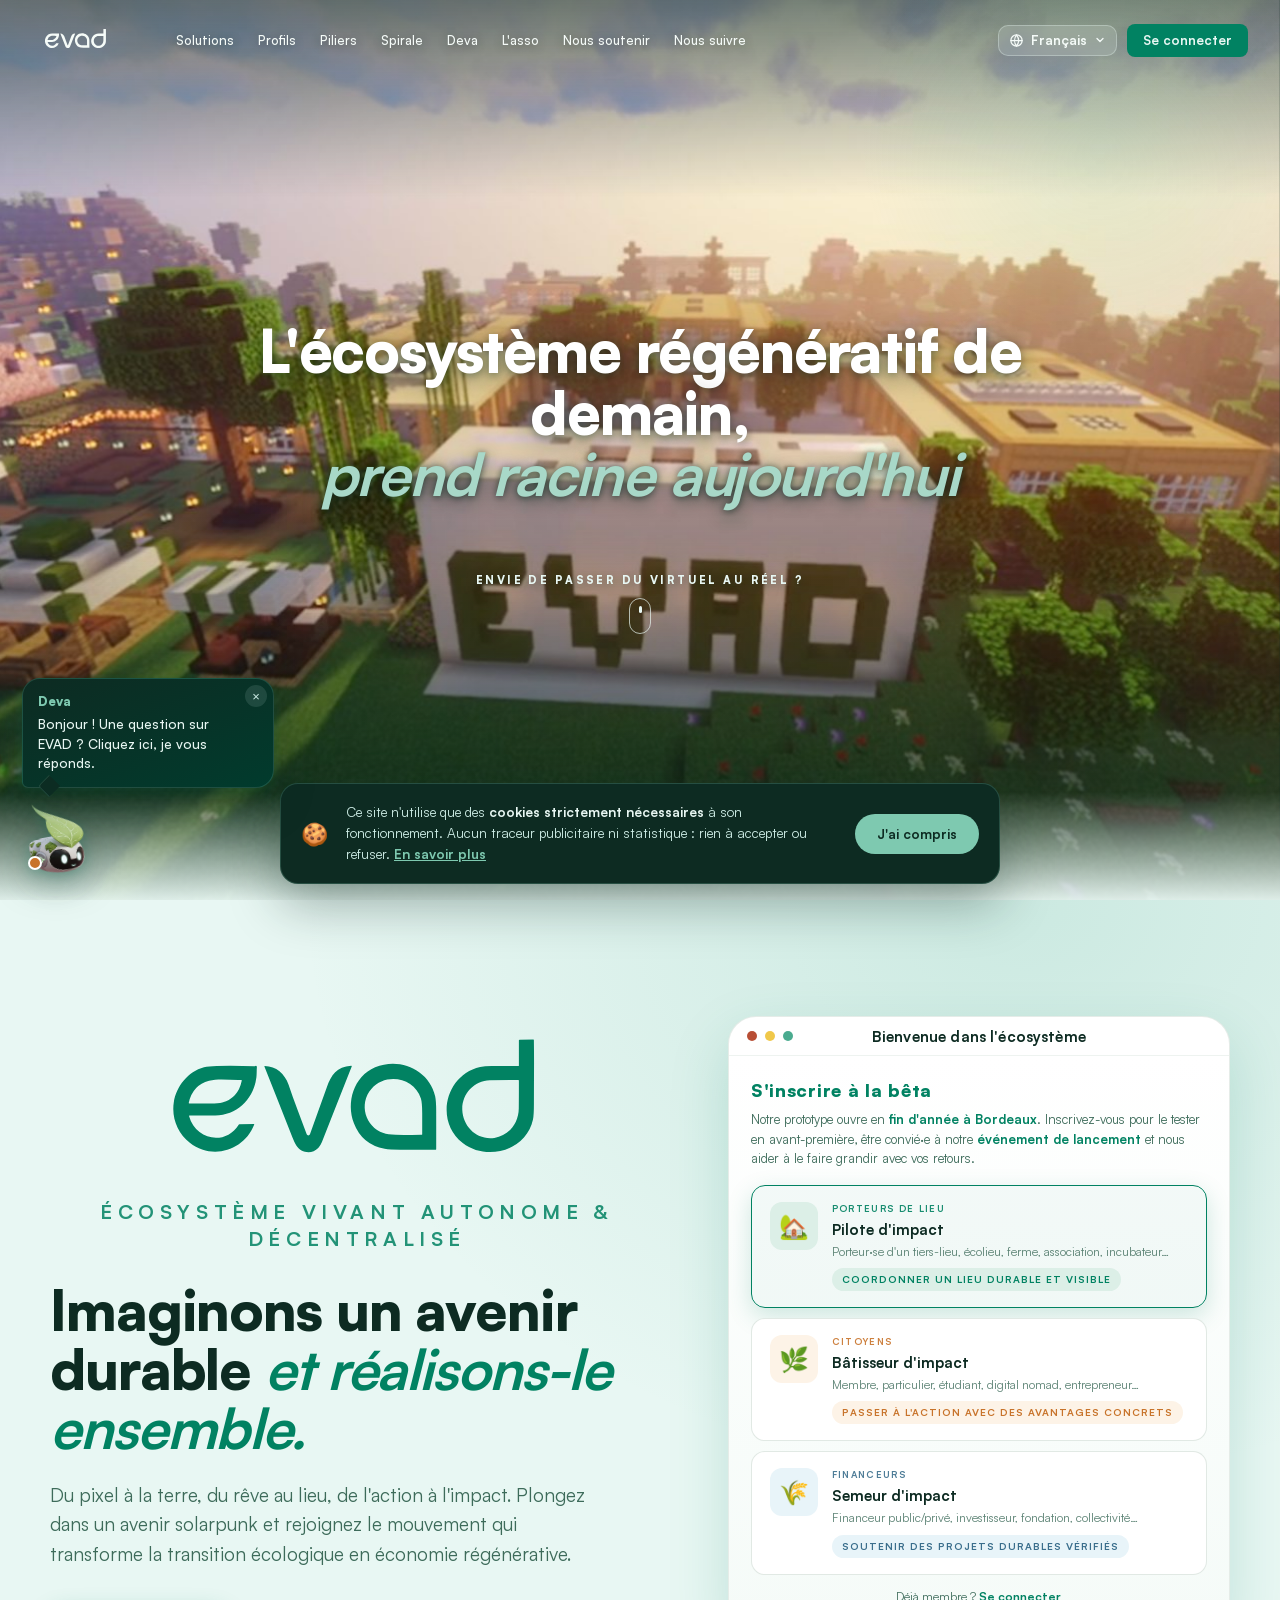
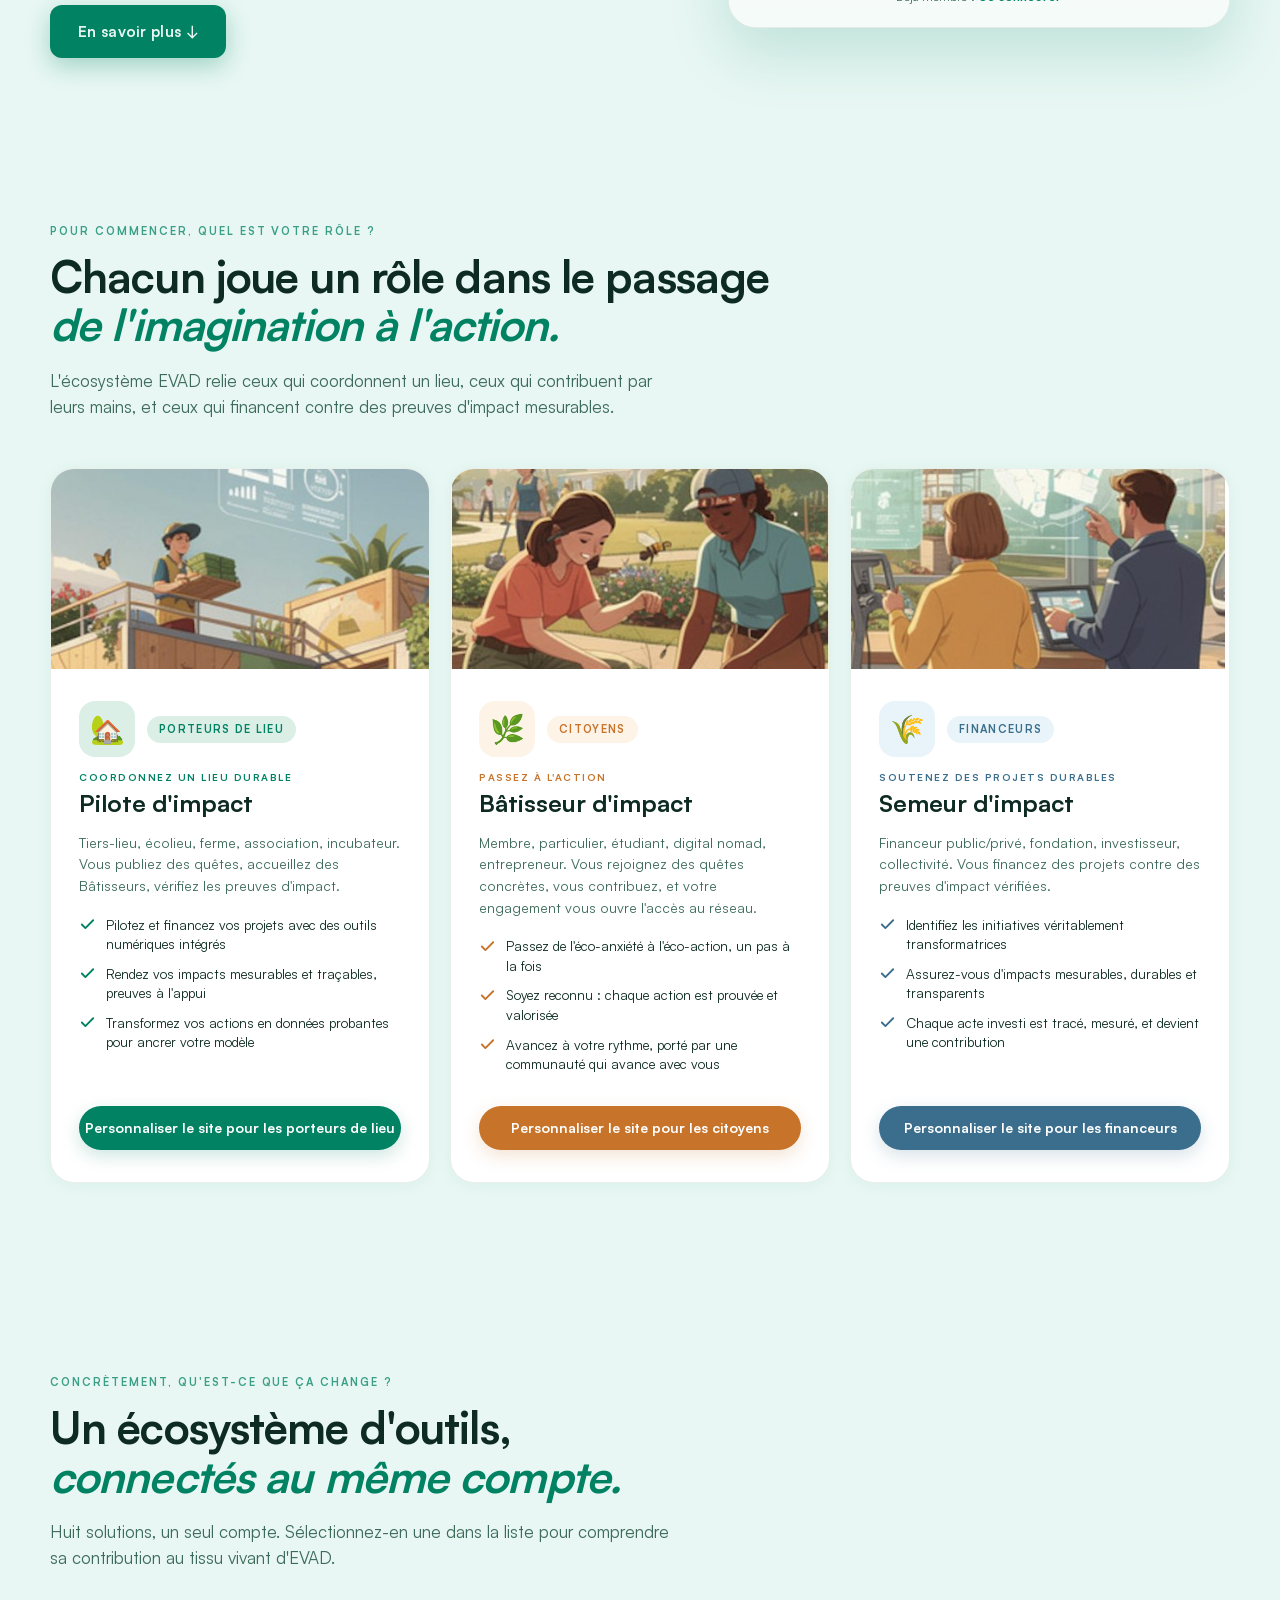
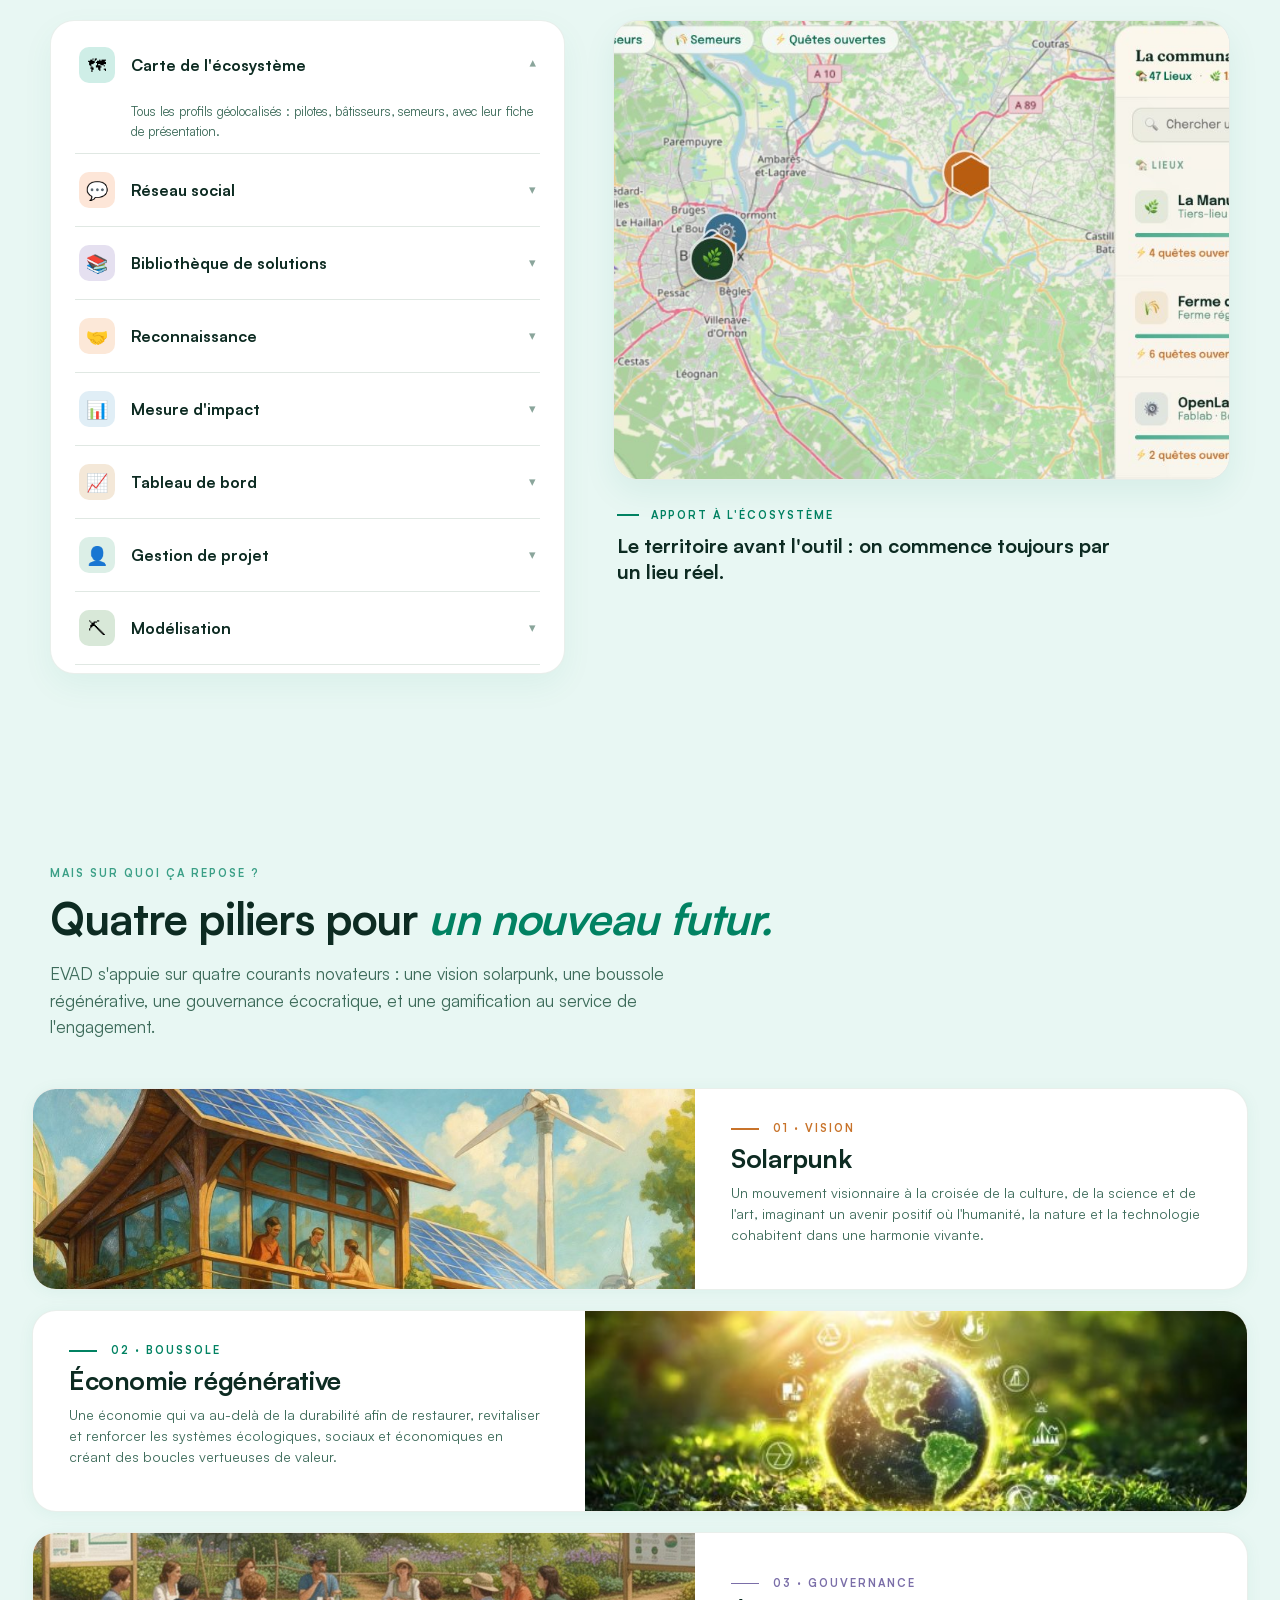
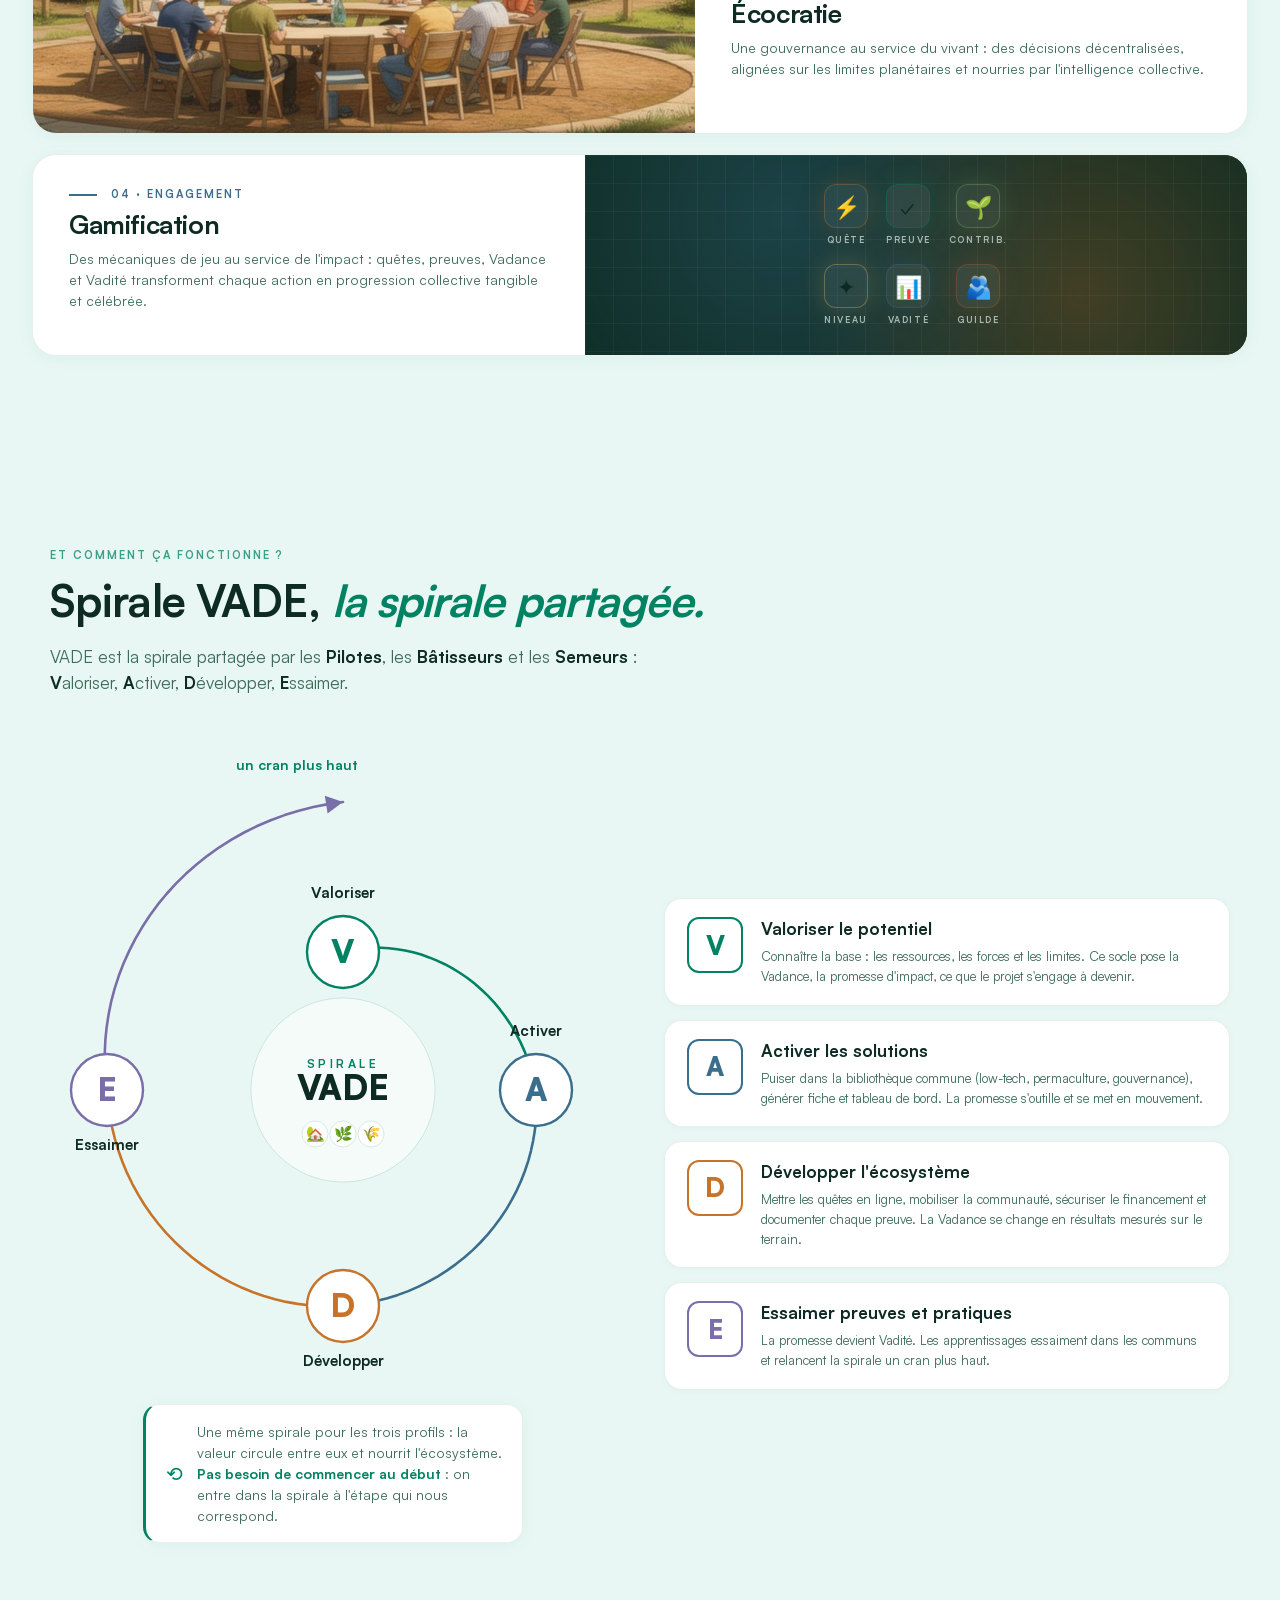
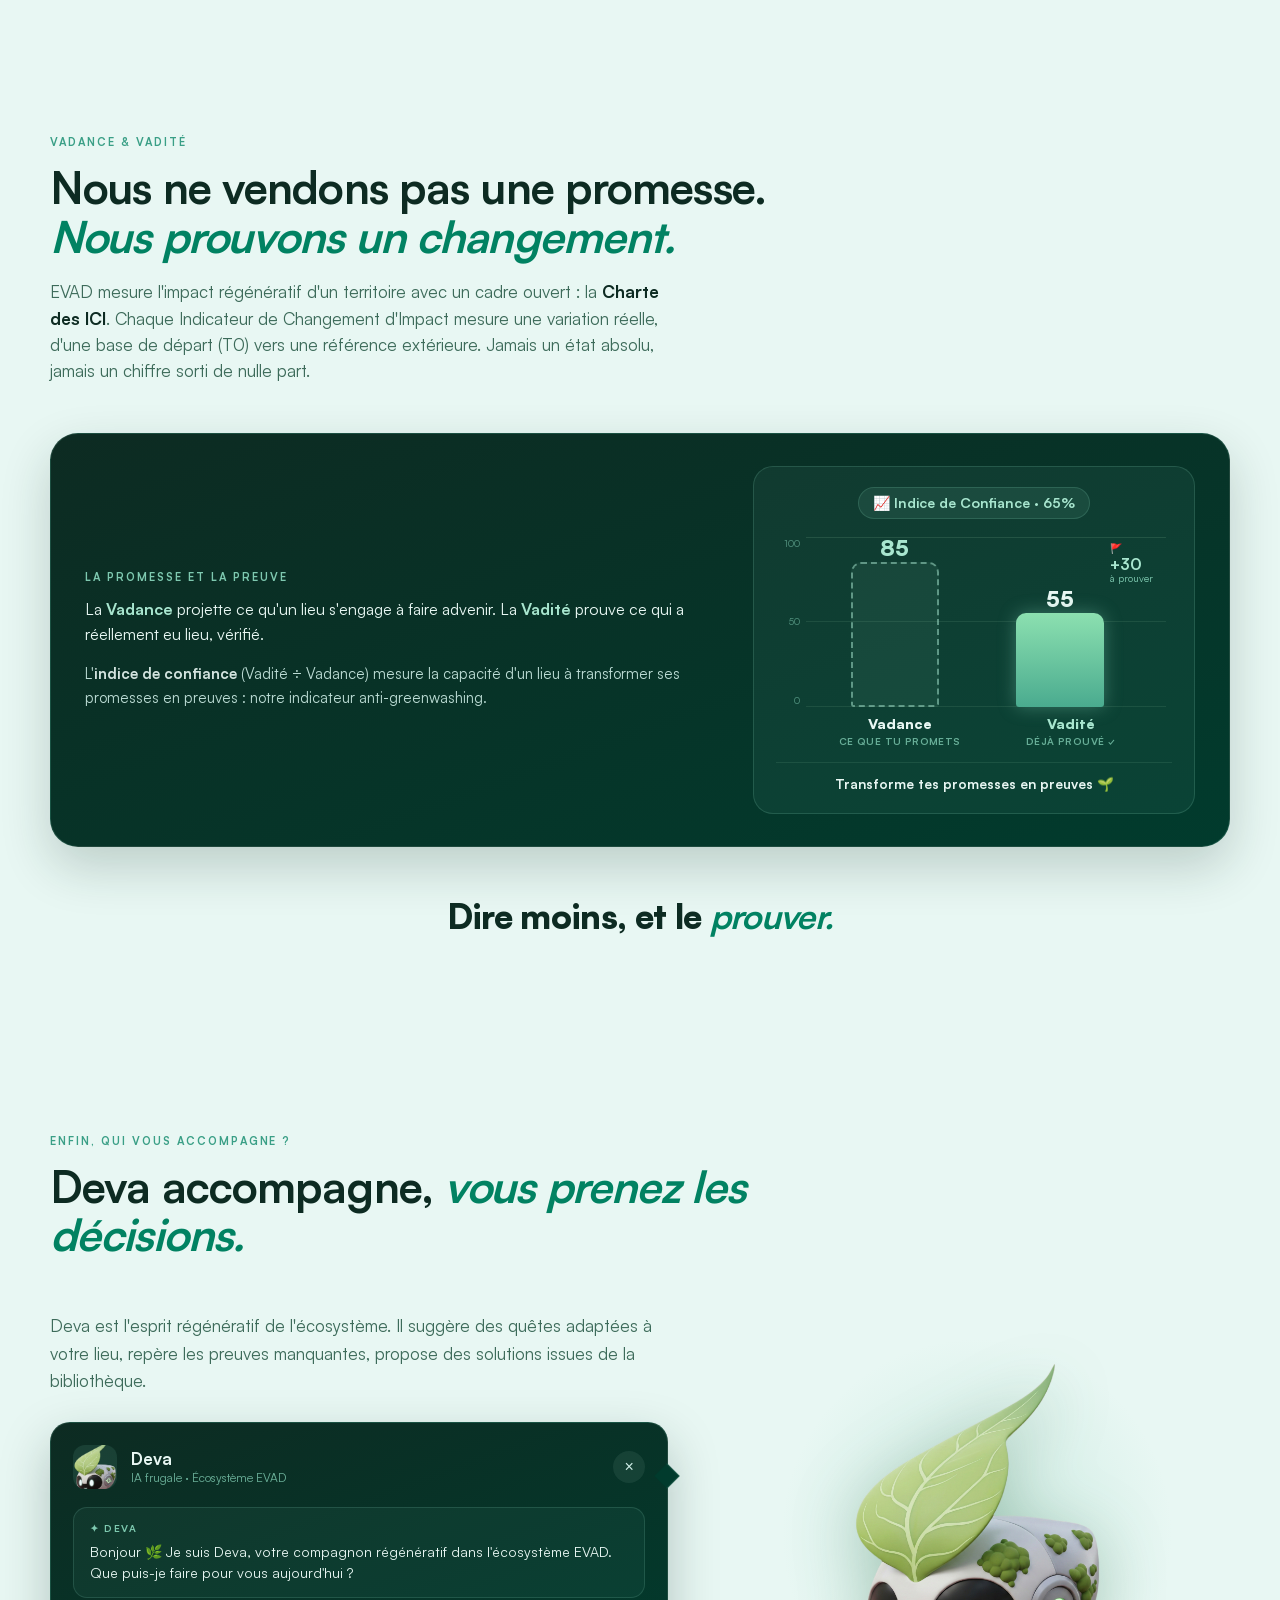
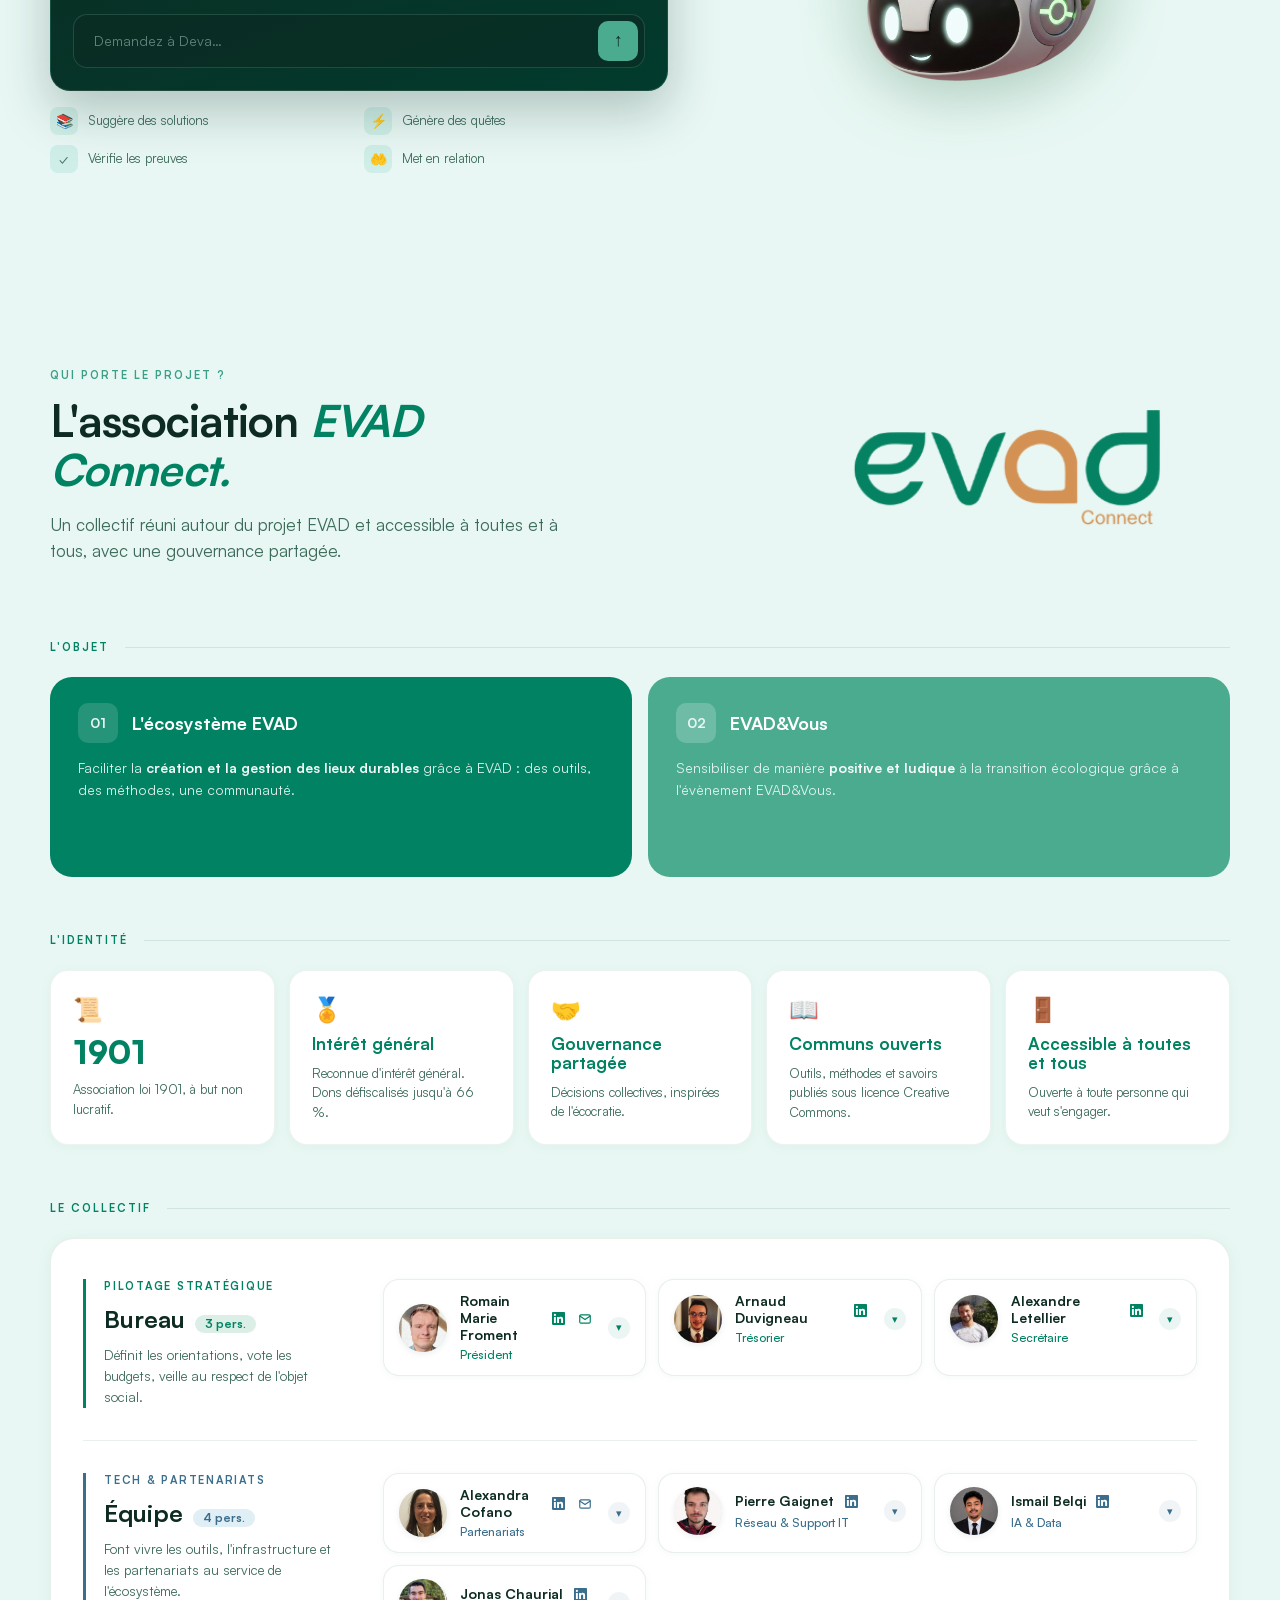
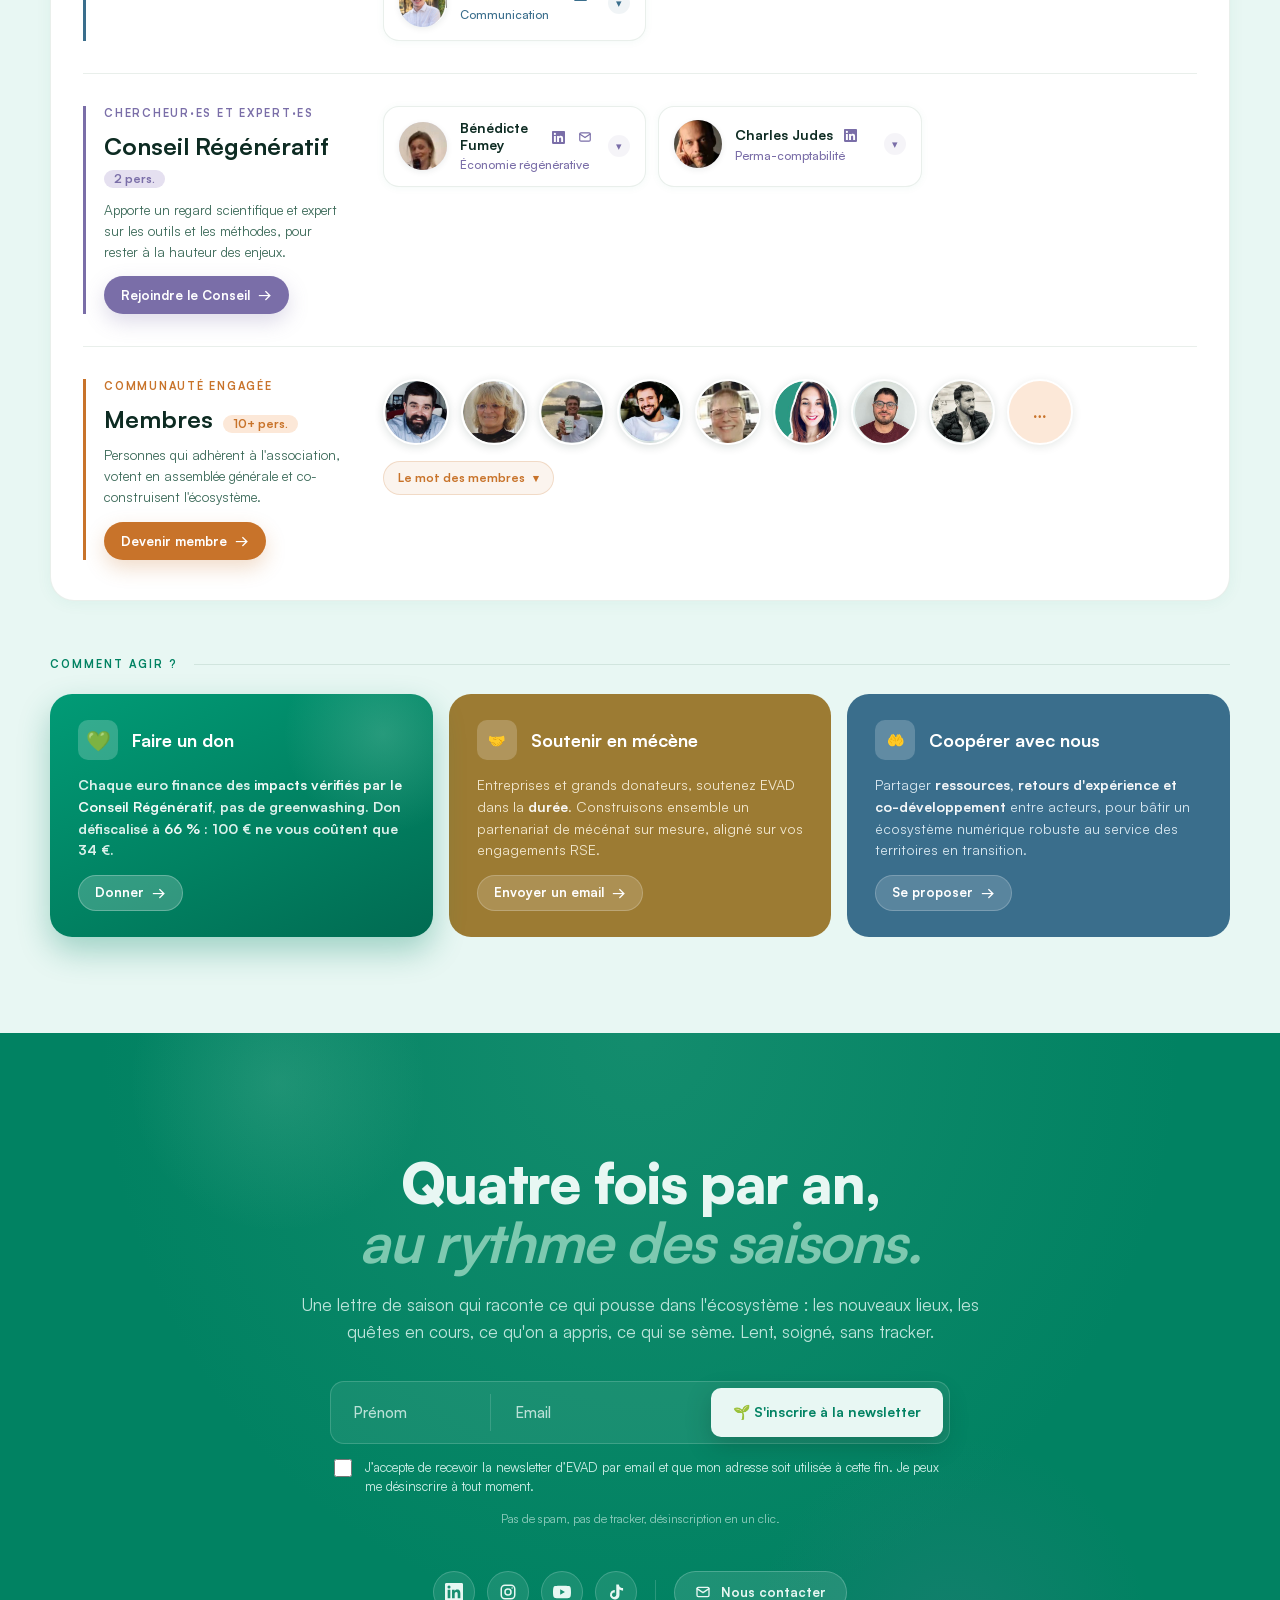
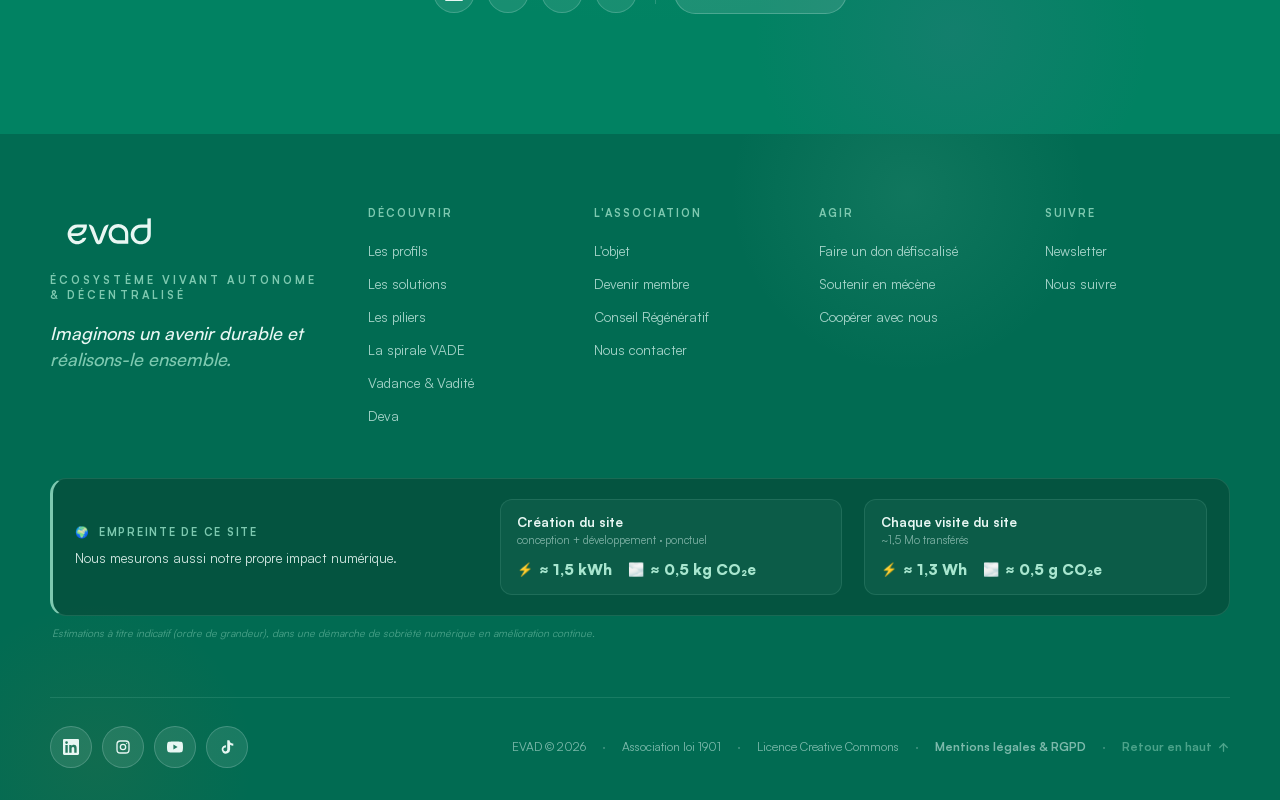
==== commit 829de30e: "i18n : selecteur de langue en menu deroulant Remplace la pastille FR|EN par un menu deroulant (globe" ====
--- a/index.html
+++ b/index.html
@@ -186,7 +186,7 @@
 <script src="assets/lib/react-dom.production.min.js"></script>
 <script src="assets/lib/babel.min.js"></script>
 <!-- i18n : couche de traduction FR/EN (runtime, sans build) — voir i18n.js -->
-<script src="i18n.js?v=20260827d"></script>
+<script src="i18n.js?v=20260827f"></script>
 <!-- Matomo (mesure d'audience auto-hébergée, sans cookie — RGPD, exempté de consentement) -->
 <script>
   var _paq = window._paq = window._paq || [];
@@ -205,15 +205,15 @@
 </head>
 <body>
 <div id="root"></div>
-<script type="text/babel" src="tweaks-panel.jsx?v=20260827d"></script>
-<script type="text/babel" src="Hero.jsx?v=20260827d"></script>
-<script type="text/babel" src="Sections.jsx?v=20260827d"></script>
-<script type="text/babel" src="Vadance.jsx?v=20260827d"></script>
-<script type="text/babel" src="Foundations.jsx?v=20260827d"></script>
-<script type="text/babel" src="Ecosystem.jsx?v=20260827d"></script>
-<script type="text/babel" src="Association.jsx?v=20260827d"></script>
-<script type="text/babel" src="Prologue.jsx?v=20260827d"></script>
-<script type="text/babel" src="DevaChat.jsx?v=20260827d"></script>
-<script type="text/babel" src="App.jsx?v=20260827d"></script>
+<script type="text/babel" src="tweaks-panel.jsx?v=20260827f"></script>
+<script type="text/babel" src="Hero.jsx?v=20260827f"></script>
+<script type="text/babel" src="Sections.jsx?v=20260827f"></script>
+<script type="text/babel" src="Vadance.jsx?v=20260827f"></script>
+<script type="text/babel" src="Foundations.jsx?v=20260827f"></script>
+<script type="text/babel" src="Ecosystem.jsx?v=20260827f"></script>
+<script type="text/babel" src="Association.jsx?v=20260827f"></script>
+<script type="text/babel" src="Prologue.jsx?v=20260827f"></script>
+<script type="text/babel" src="DevaChat.jsx?v=20260827f"></script>
+<script type="text/babel" src="App.jsx?v=20260827f"></script>
 </body>
 </html>
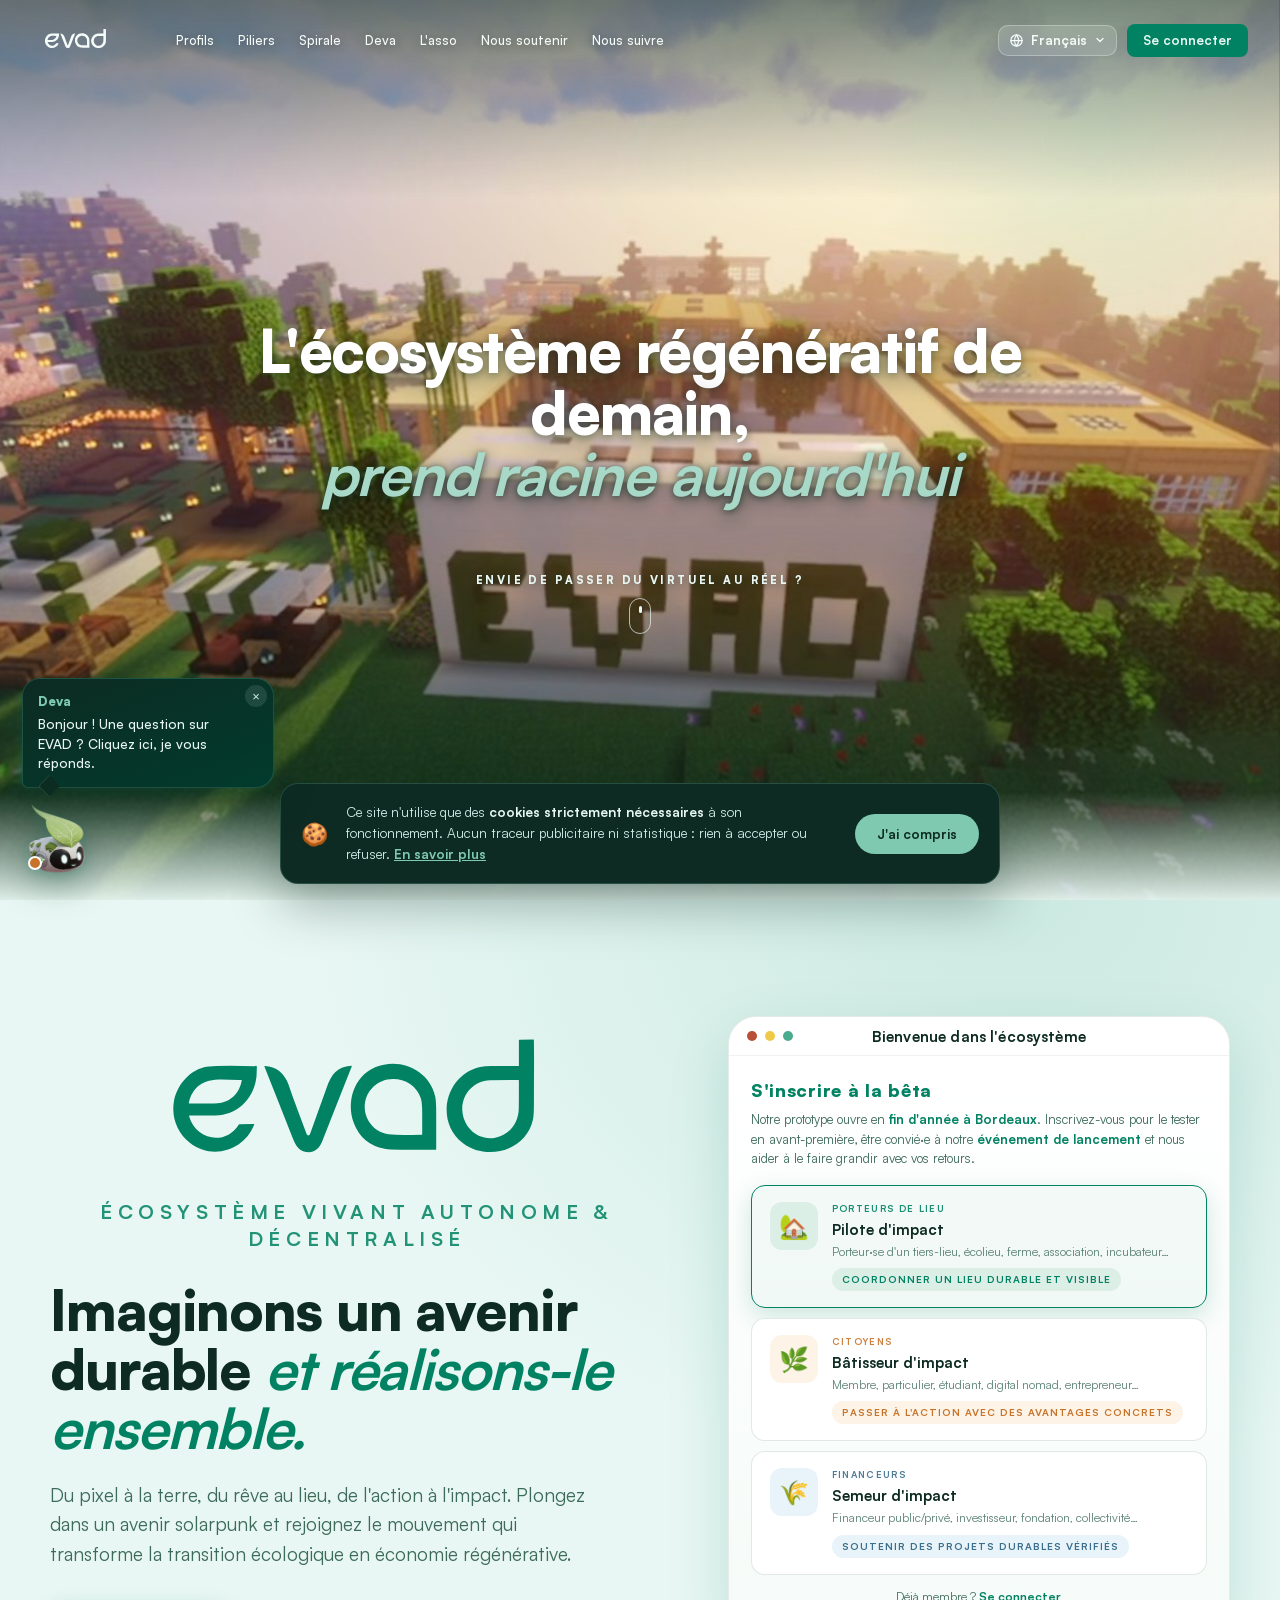
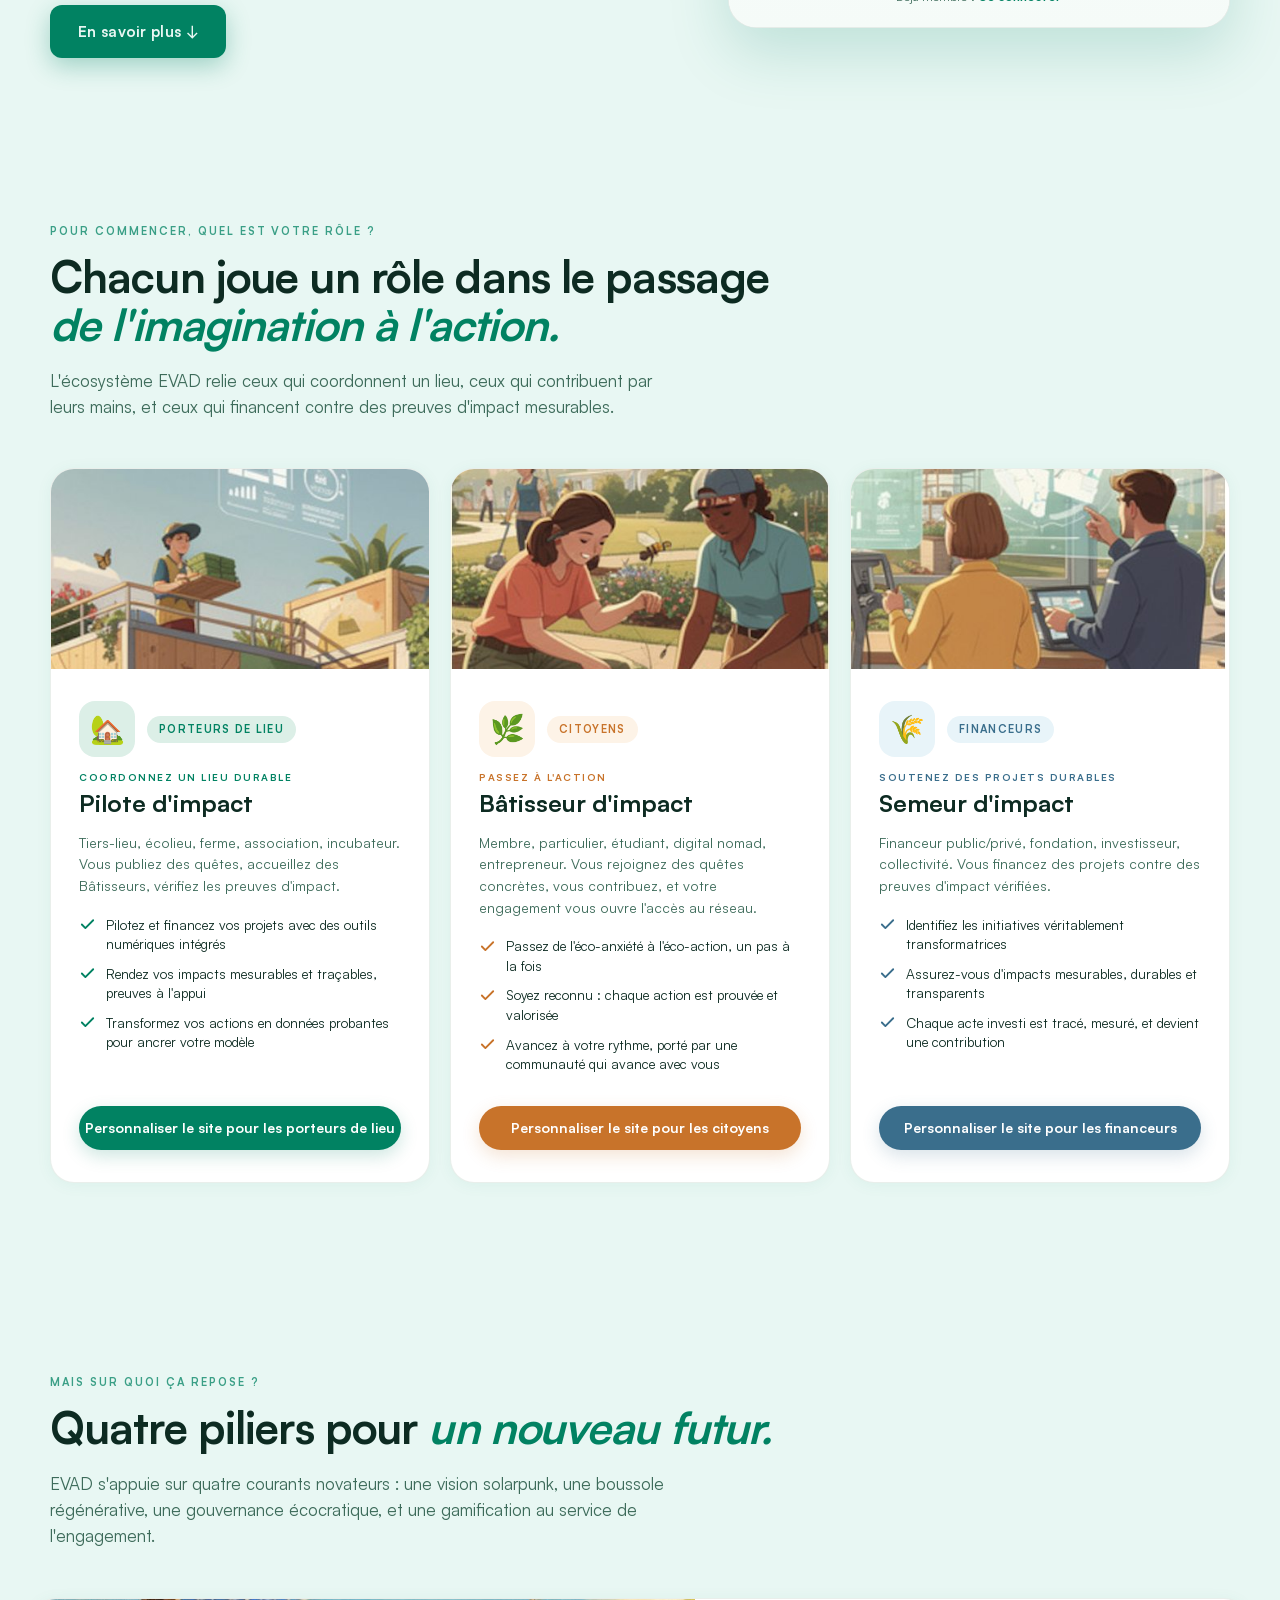
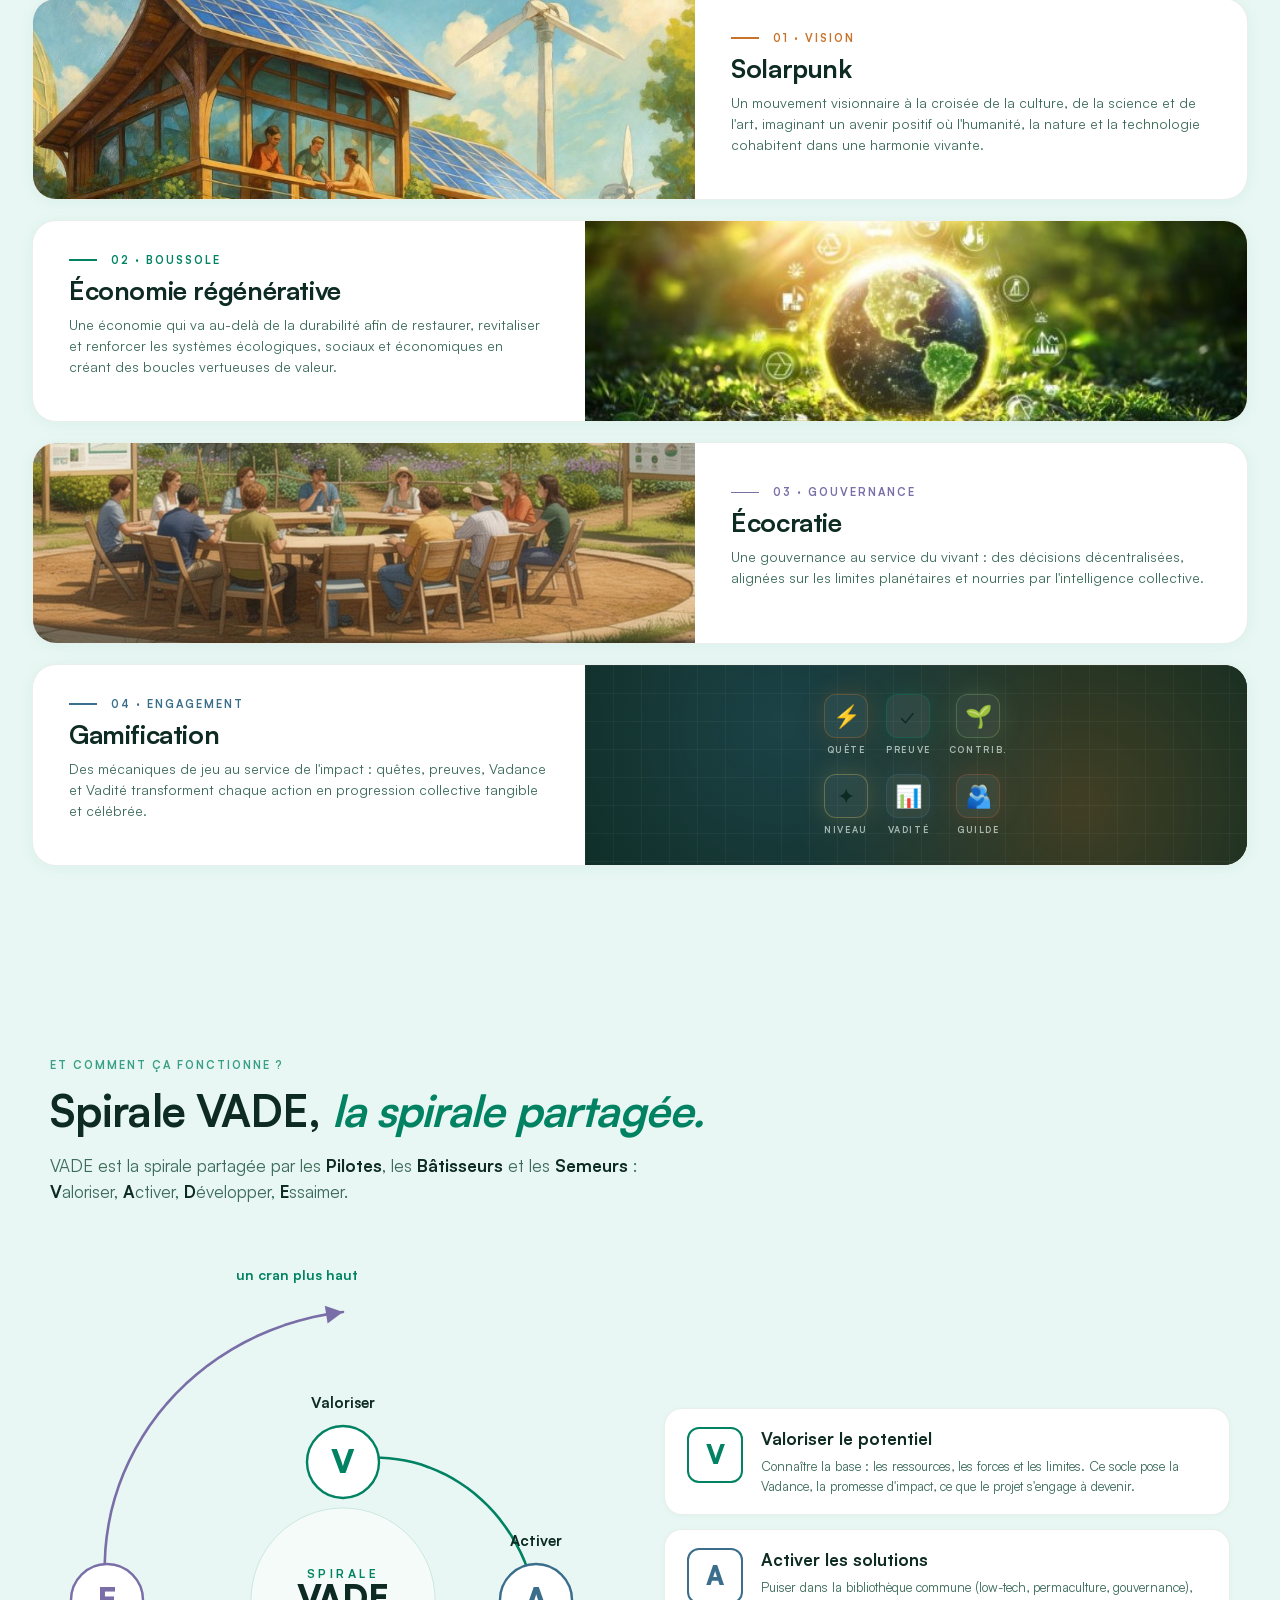
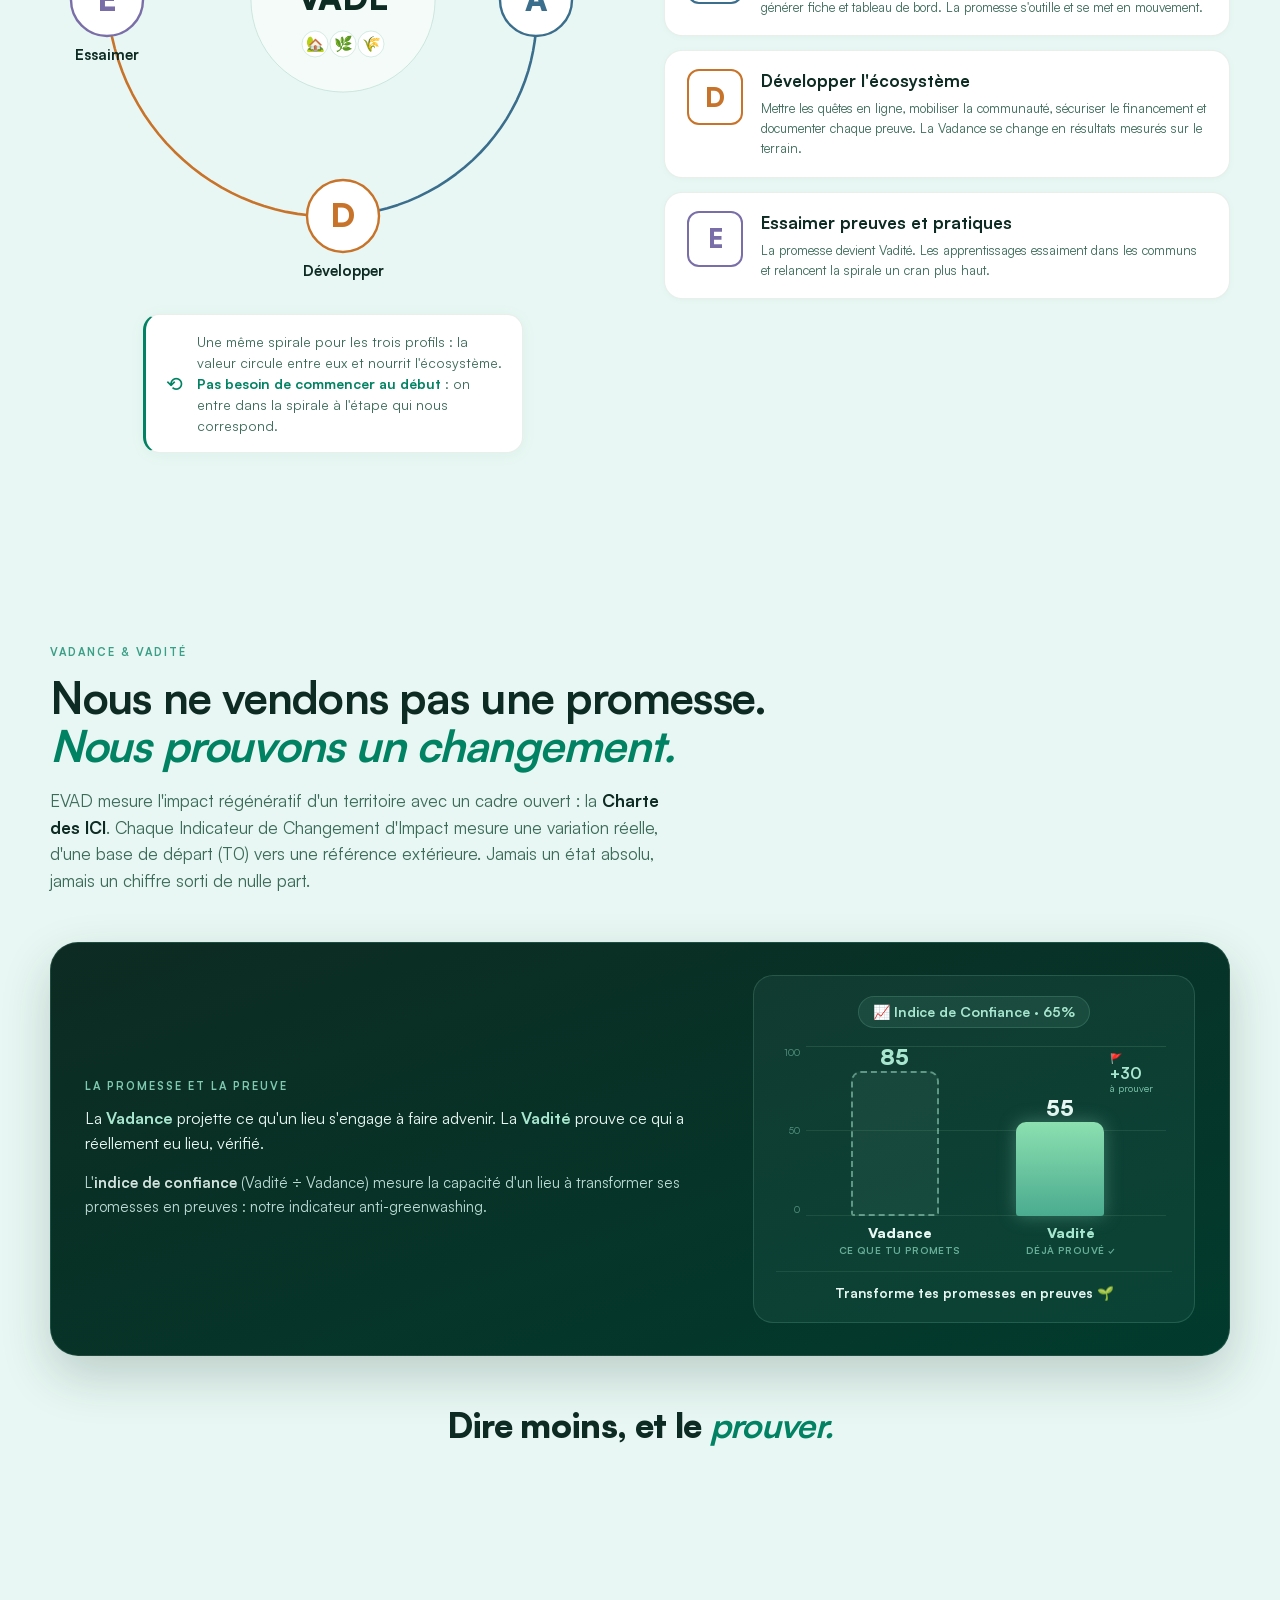
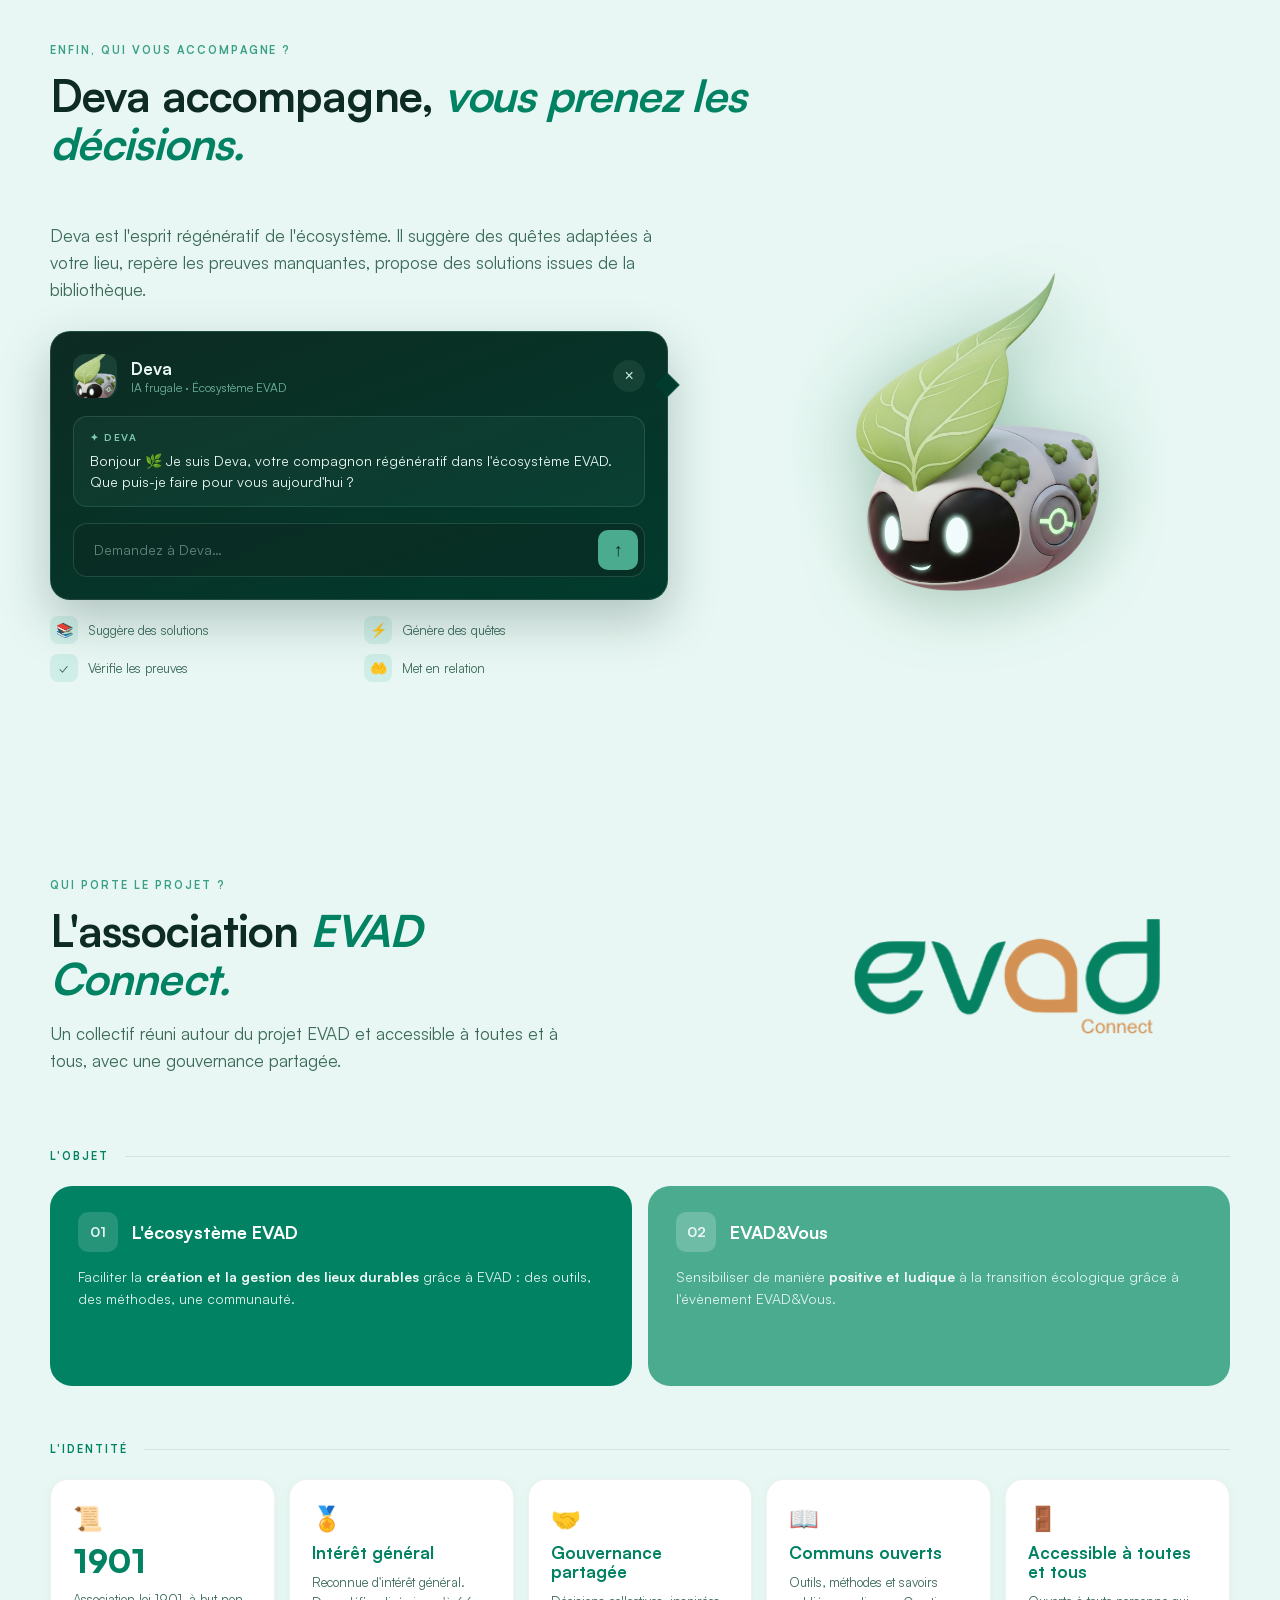
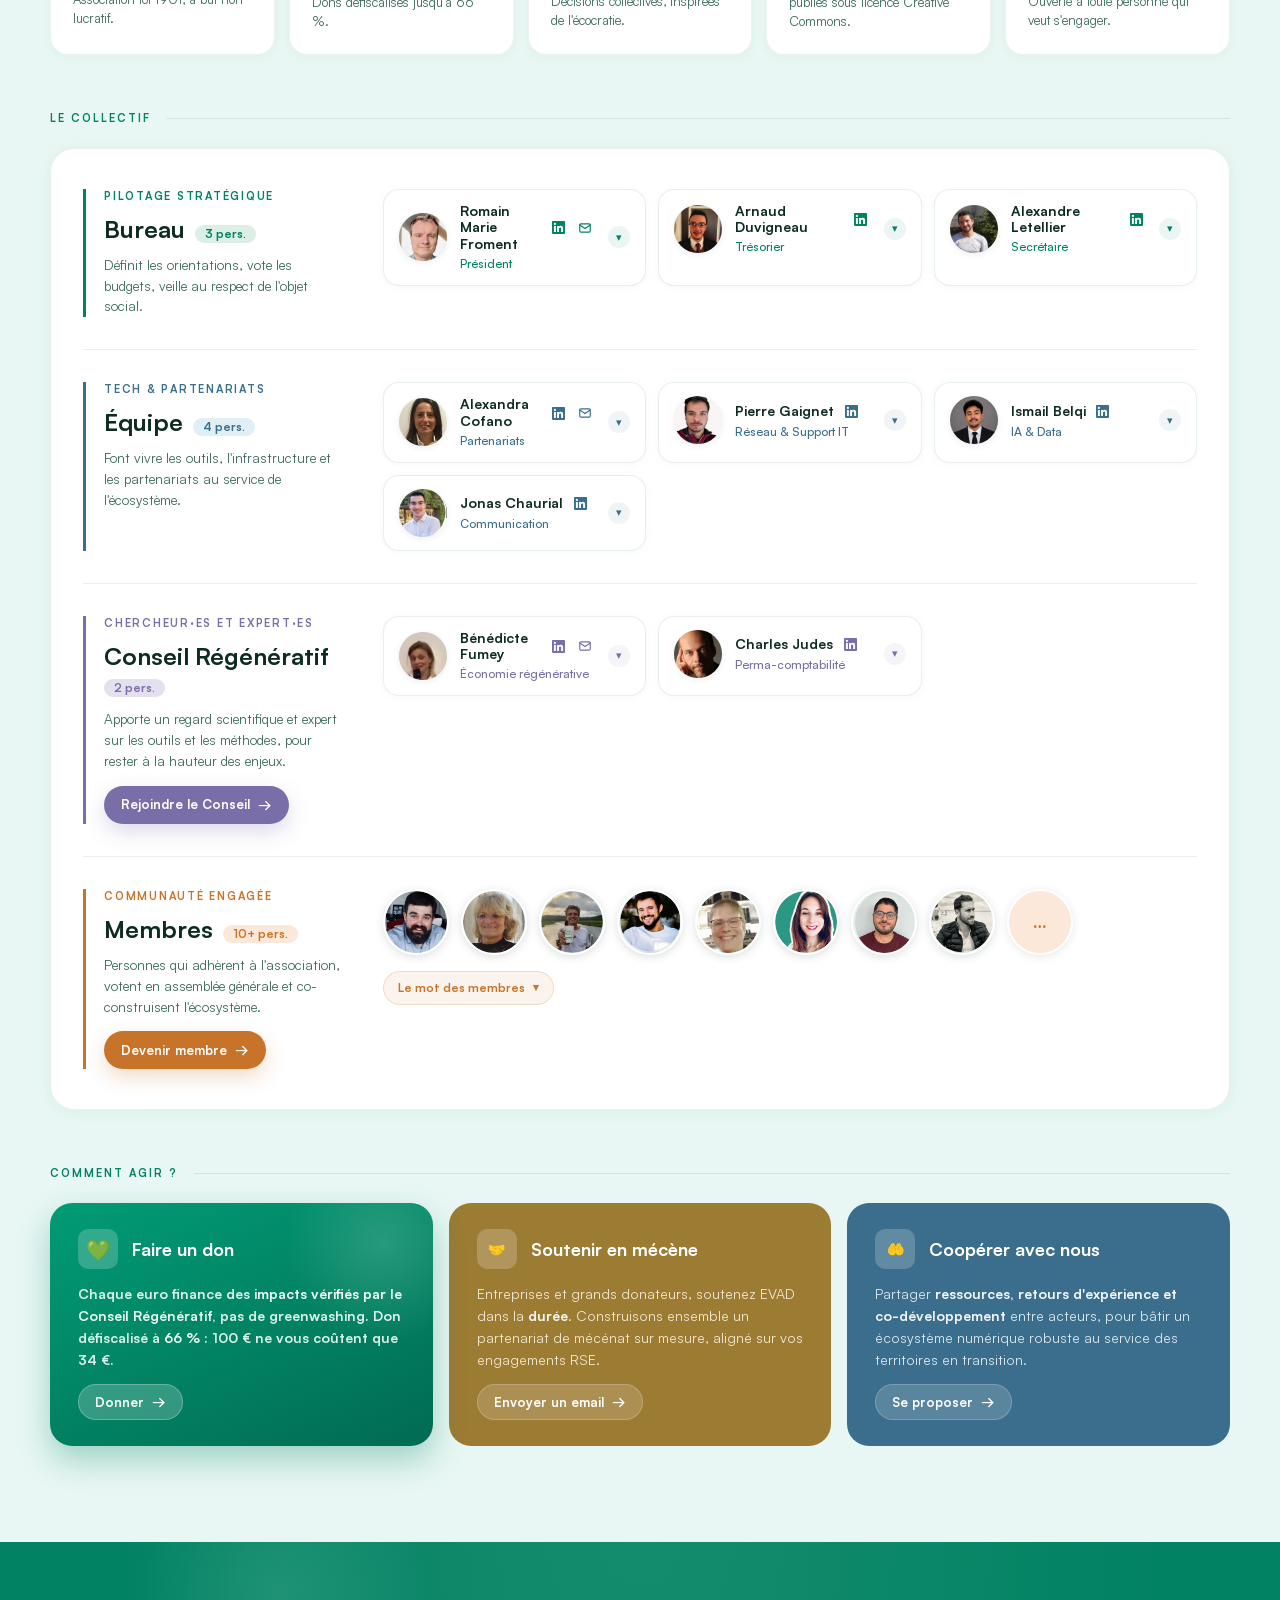
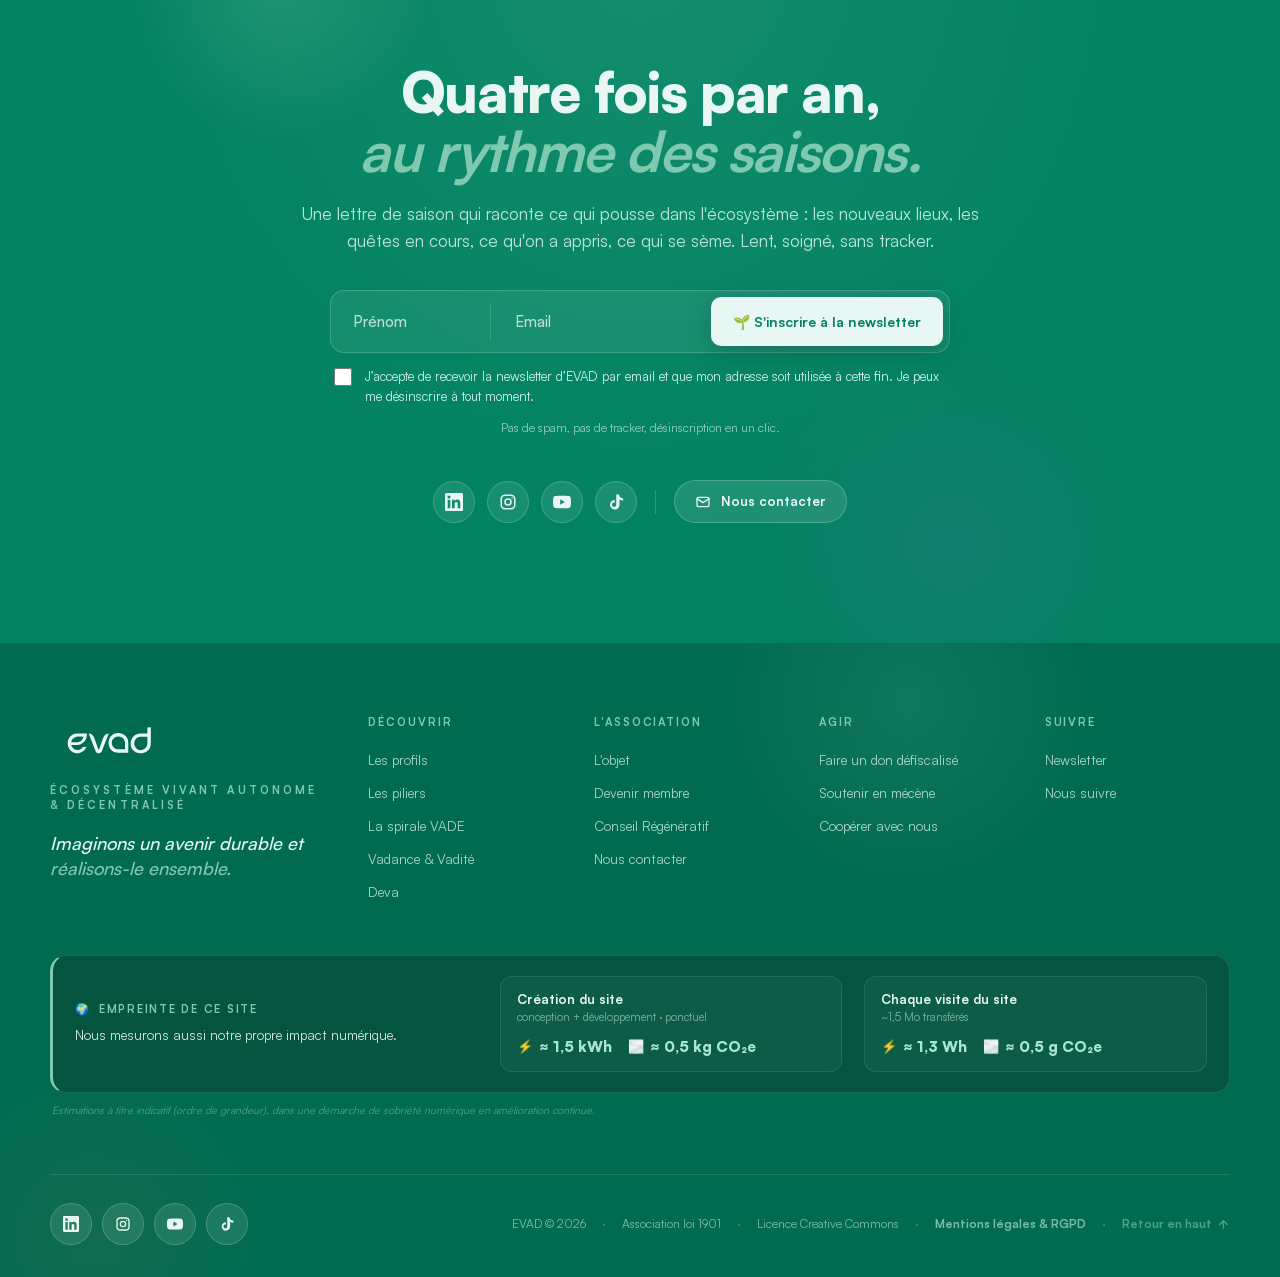
==== commit 1f19831a: "Retire la section "Un écosystème d'outils" Supprime le rendu EcosystemSection, le lien de nav "Les s" ====
--- a/index.html
+++ b/index.html
@@ -209,9 +209,7 @@
 <script type="text/babel" src="Hero.jsx?v=20260827f"></script>
 <script type="text/babel" src="Sections.jsx?v=20260827f"></script>
 <script type="text/babel" src="Vadance.jsx?v=20260827f"></script>
-<script type="text/babel" src="Foundations.jsx?v=20260827f"></script>
-<script type="text/babel" src="Ecosystem.jsx?v=20260827f"></script>
-<script type="text/babel" src="Association.jsx?v=20260827f"></script>
+<script type="text/babel" src="Foundations.jsx?v=20260827f"></script><script type="text/babel" src="Association.jsx?v=20260827f"></script>
 <script type="text/babel" src="Prologue.jsx?v=20260827f"></script>
 <script type="text/babel" src="DevaChat.jsx?v=20260827f"></script>
 <script type="text/babel" src="App.jsx?v=20260827f"></script>
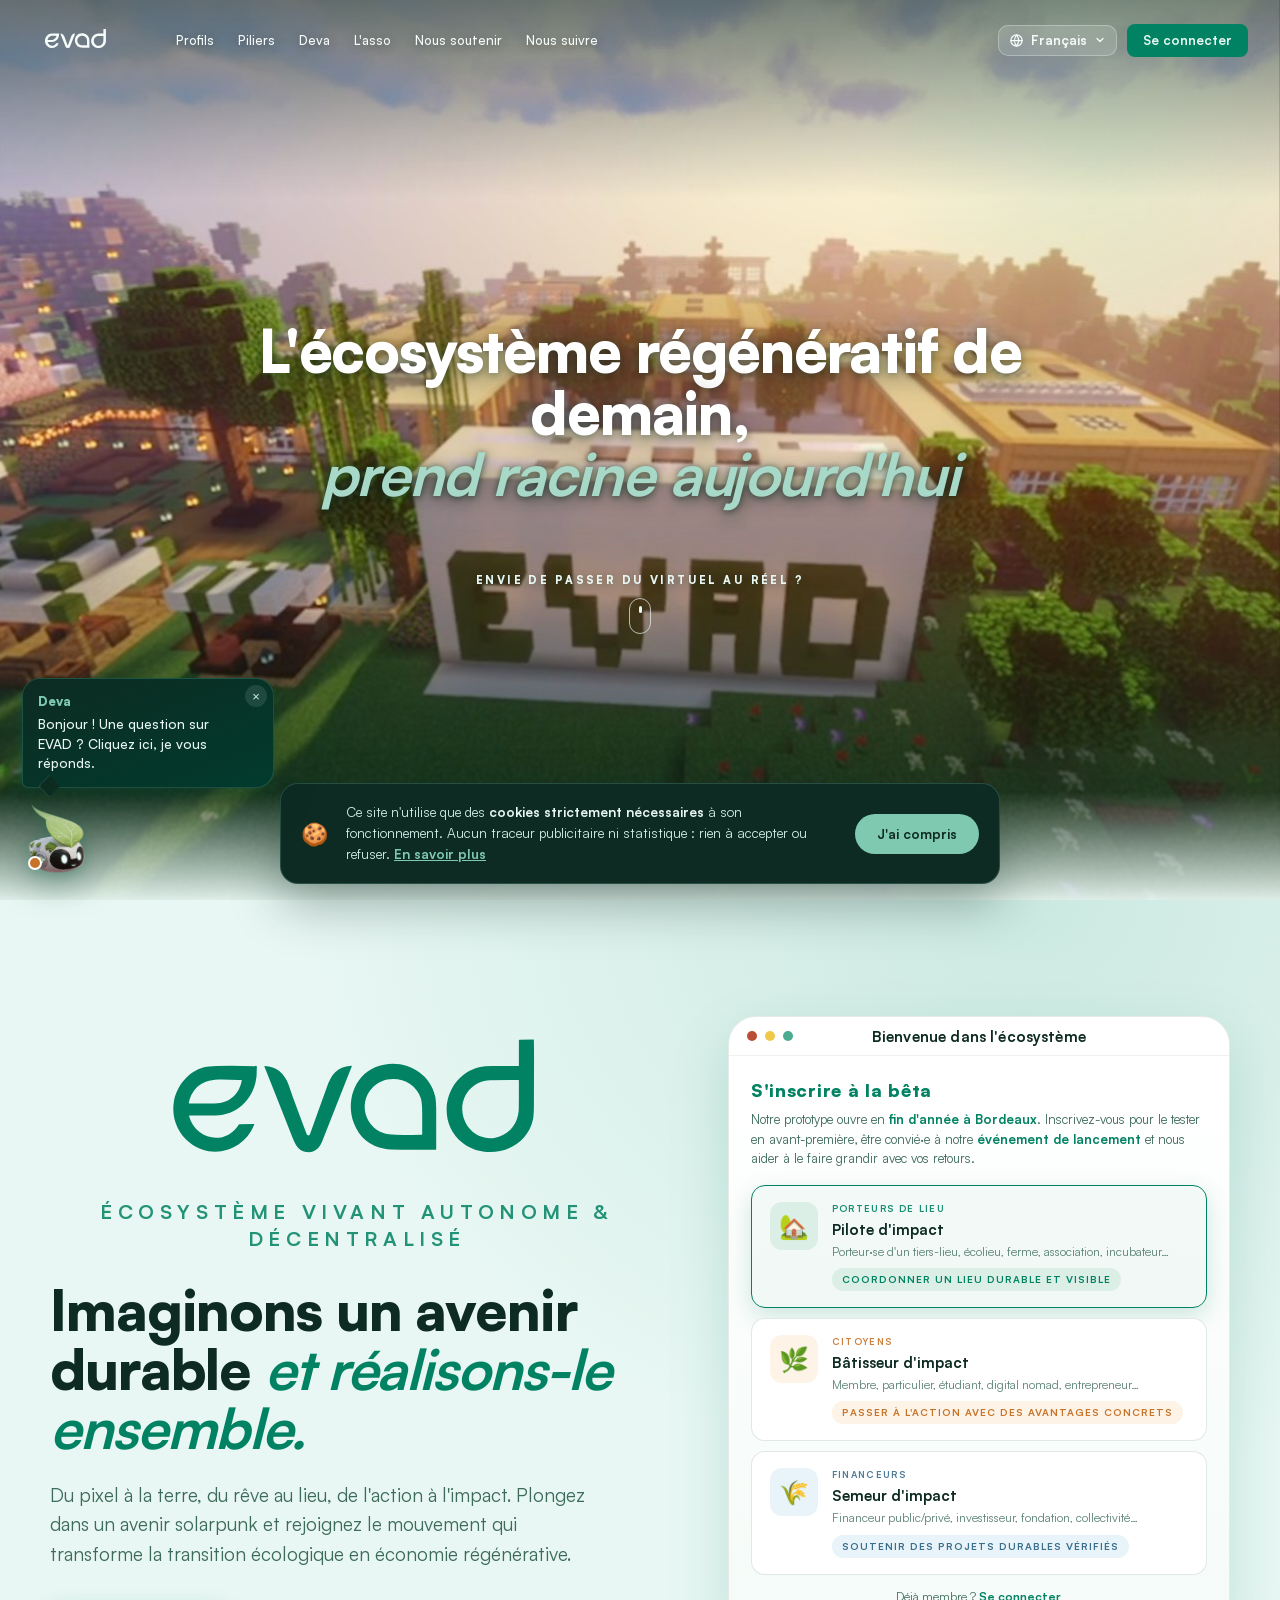
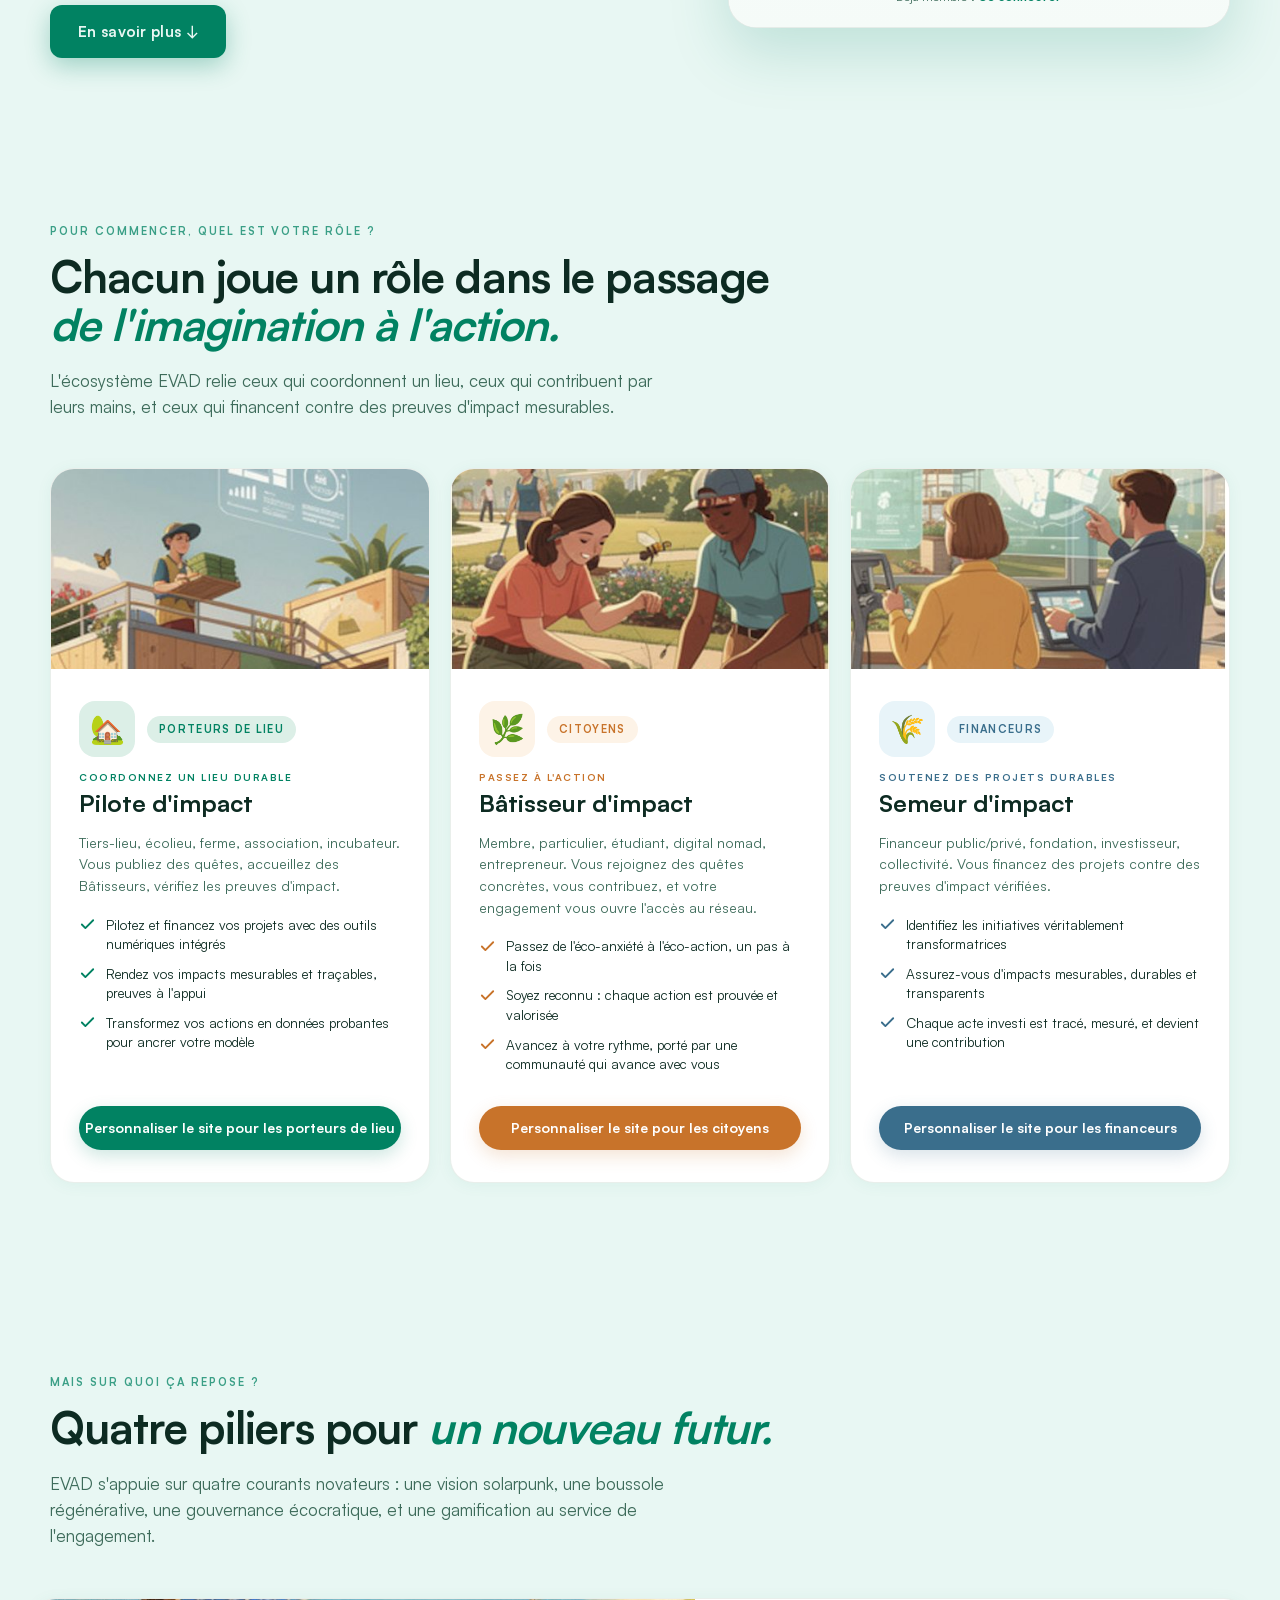
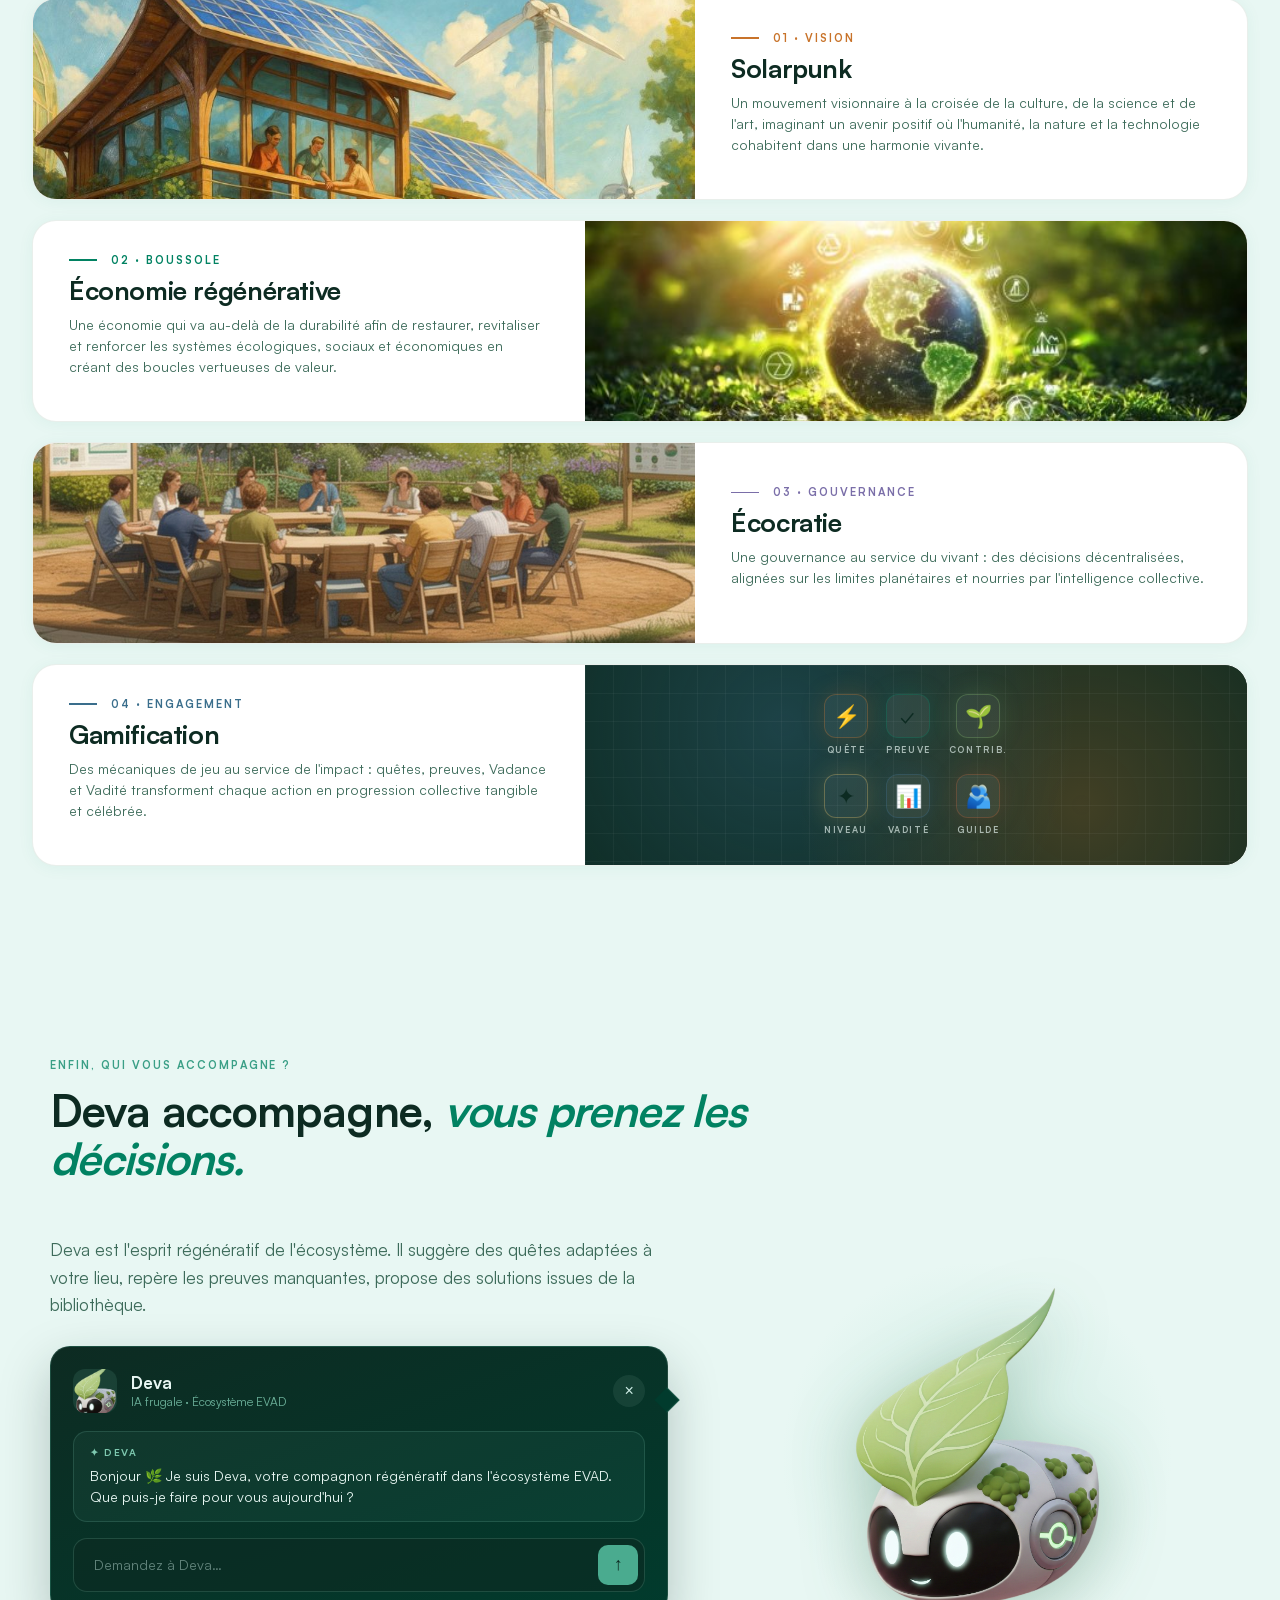
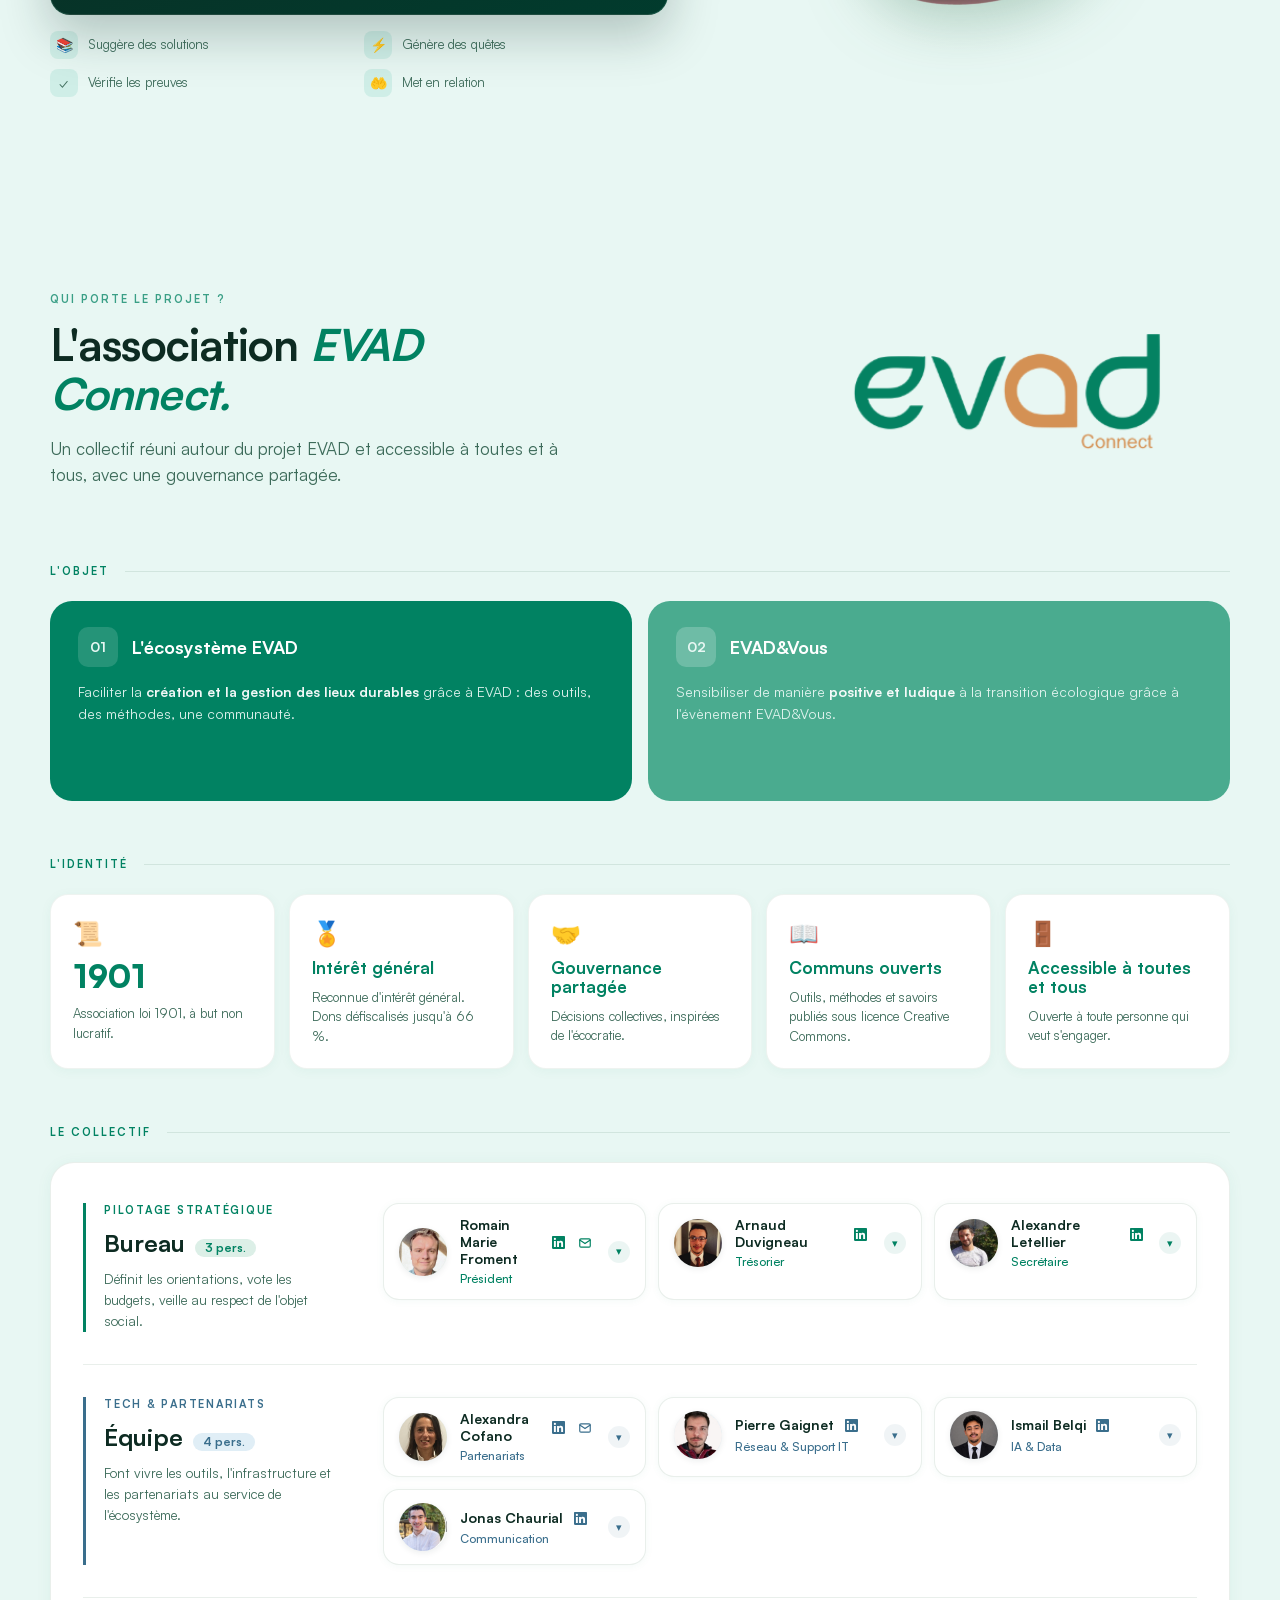
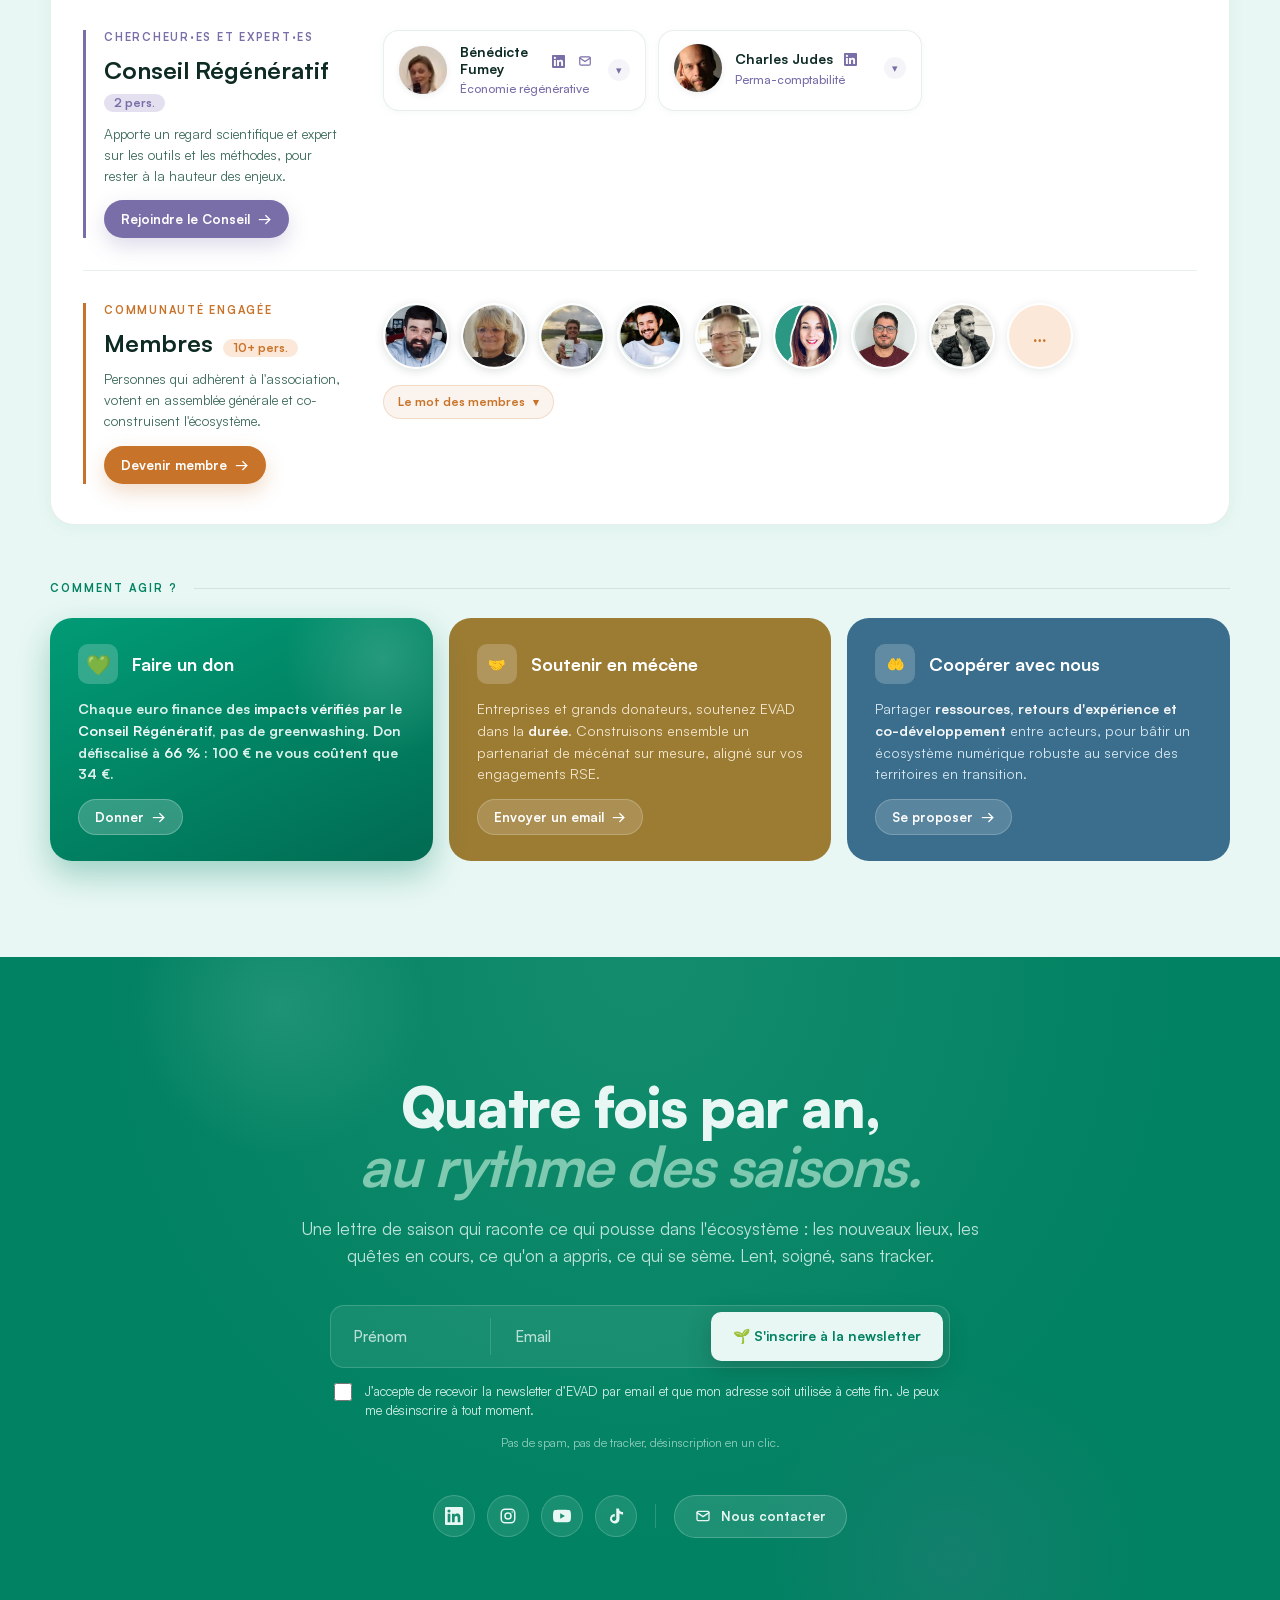
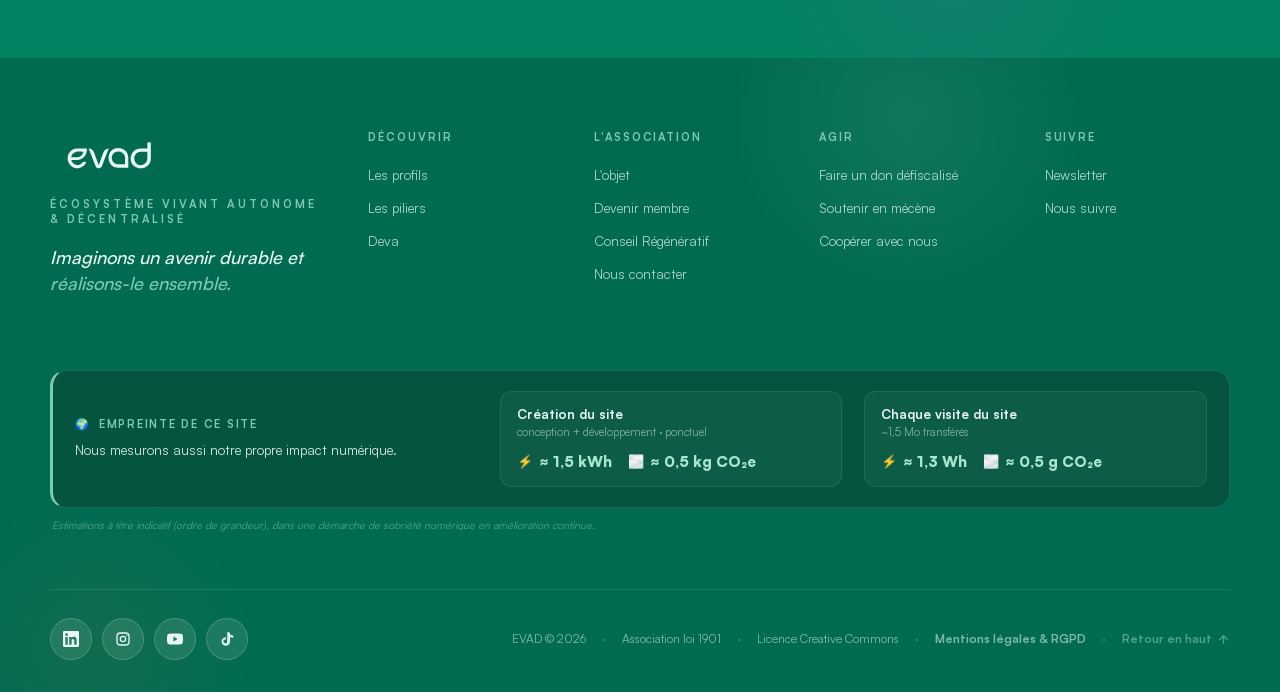
==== commit 4250c8e0: "Retire les sections "Spirale VADE" et "Vadance & Vadité" Supprime les rendus Cycle (#cycle) et Vadit" ====
--- a/index.html
+++ b/index.html
@@ -207,9 +207,7 @@
 <div id="root"></div>
 <script type="text/babel" src="tweaks-panel.jsx?v=20260827f"></script>
 <script type="text/babel" src="Hero.jsx?v=20260827f"></script>
-<script type="text/babel" src="Sections.jsx?v=20260827f"></script>
-<script type="text/babel" src="Vadance.jsx?v=20260827f"></script>
-<script type="text/babel" src="Foundations.jsx?v=20260827f"></script><script type="text/babel" src="Association.jsx?v=20260827f"></script>
+<script type="text/babel" src="Sections.jsx?v=20260827f"></script><script type="text/babel" src="Foundations.jsx?v=20260827f"></script><script type="text/babel" src="Association.jsx?v=20260827f"></script>
 <script type="text/babel" src="Prologue.jsx?v=20260827f"></script>
 <script type="text/babel" src="DevaChat.jsx?v=20260827f"></script>
 <script type="text/babel" src="App.jsx?v=20260827f"></script>
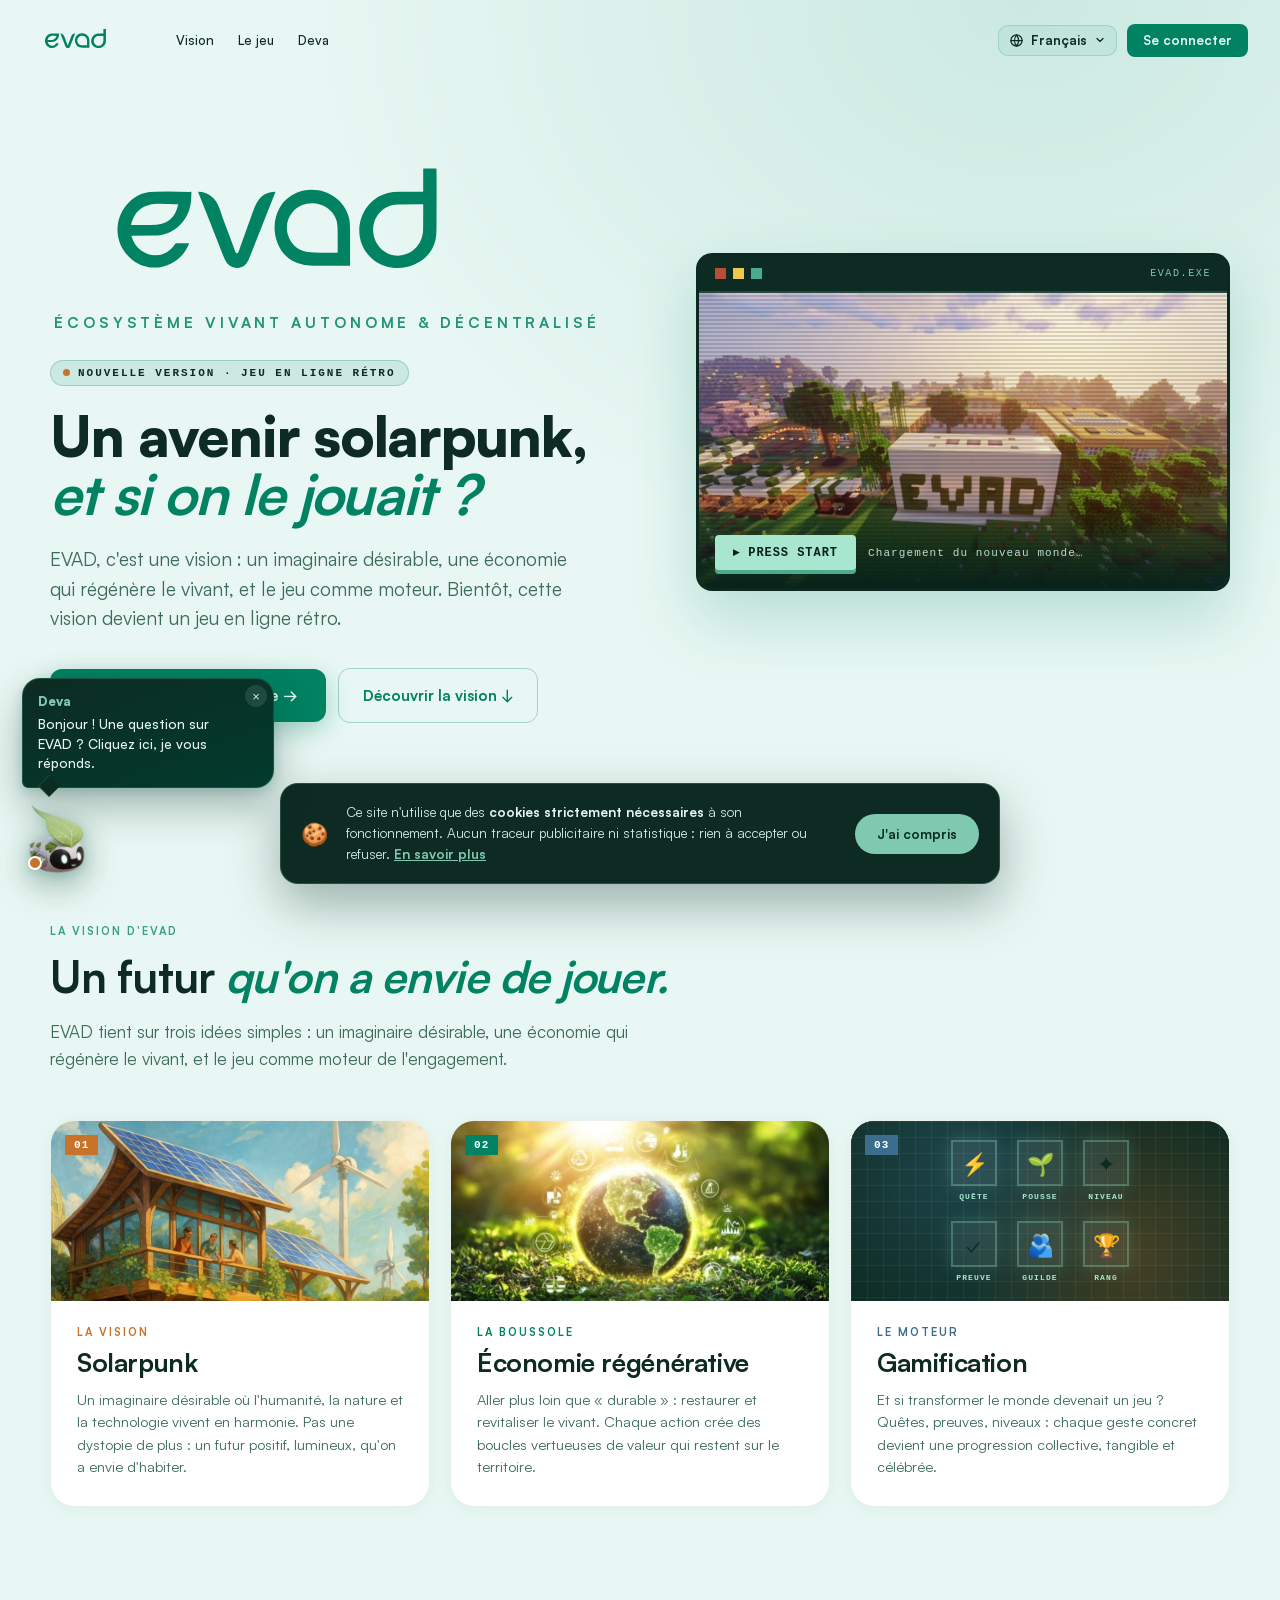
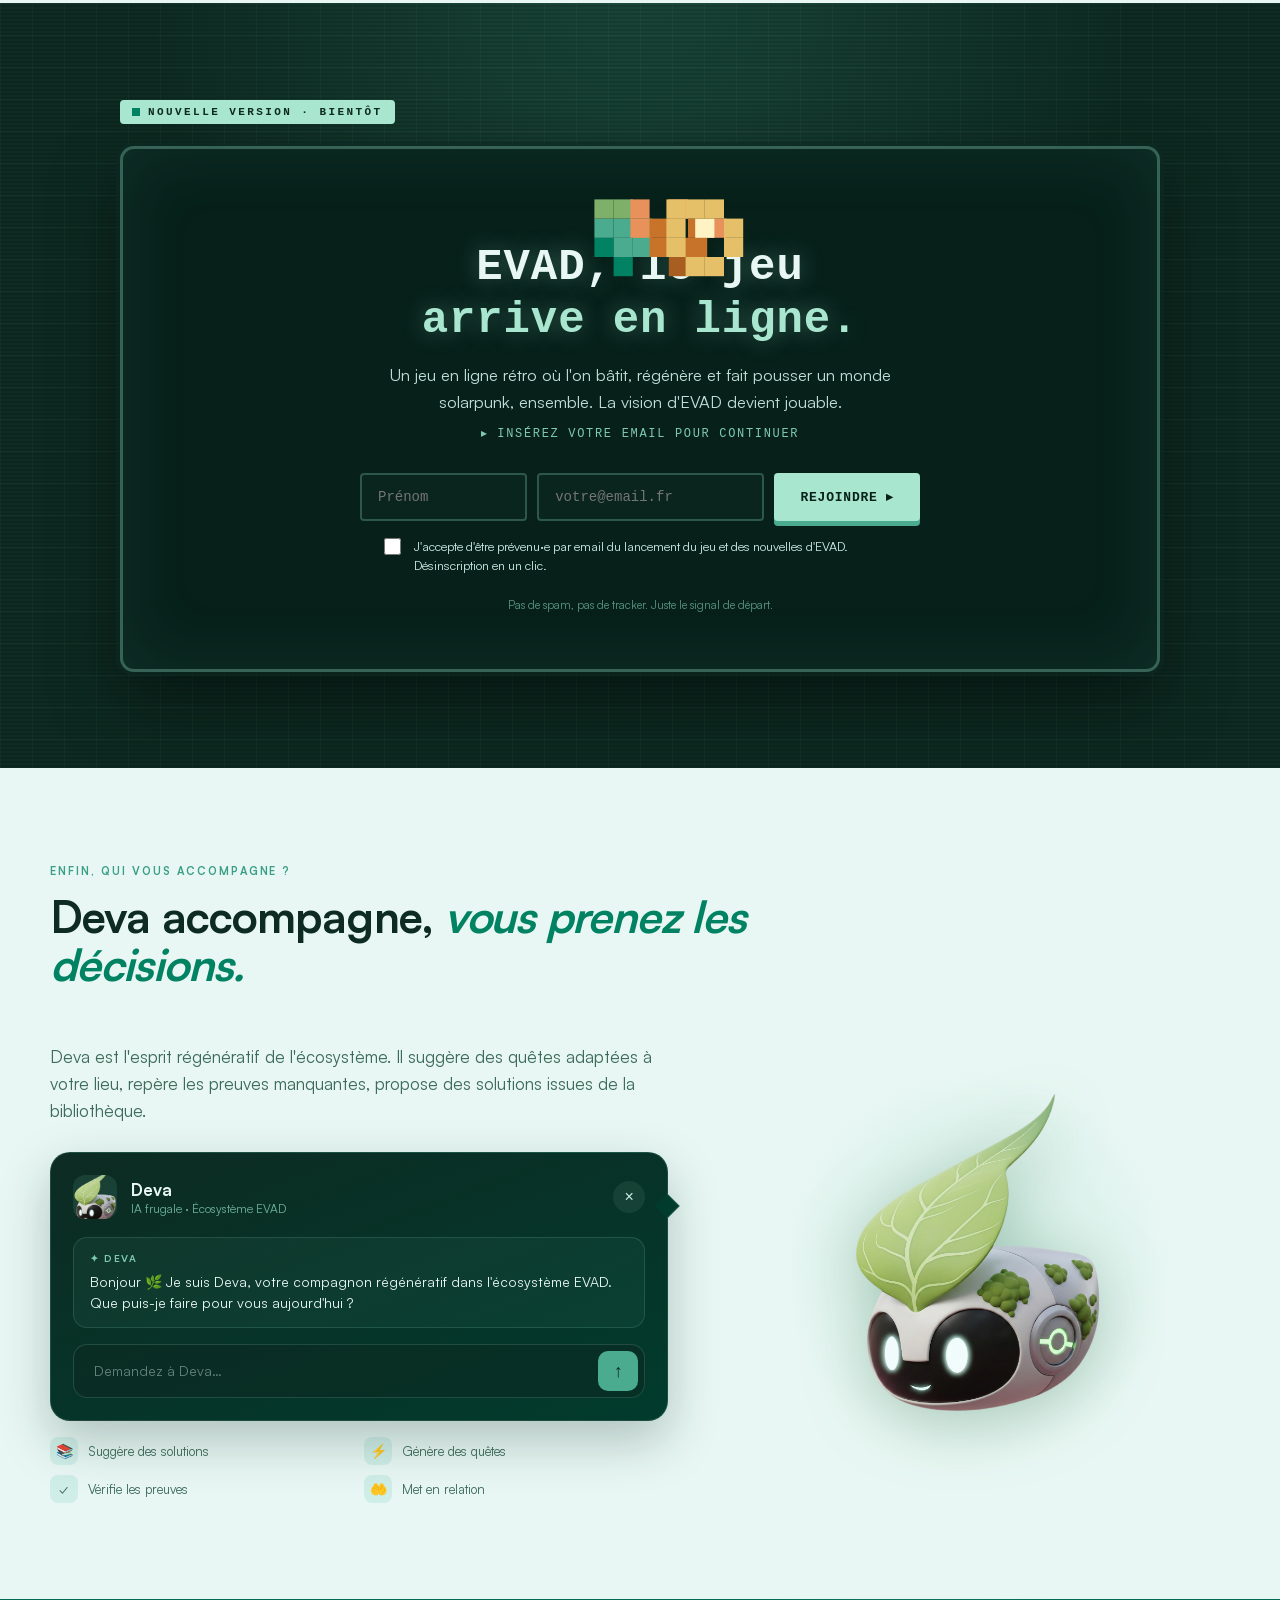
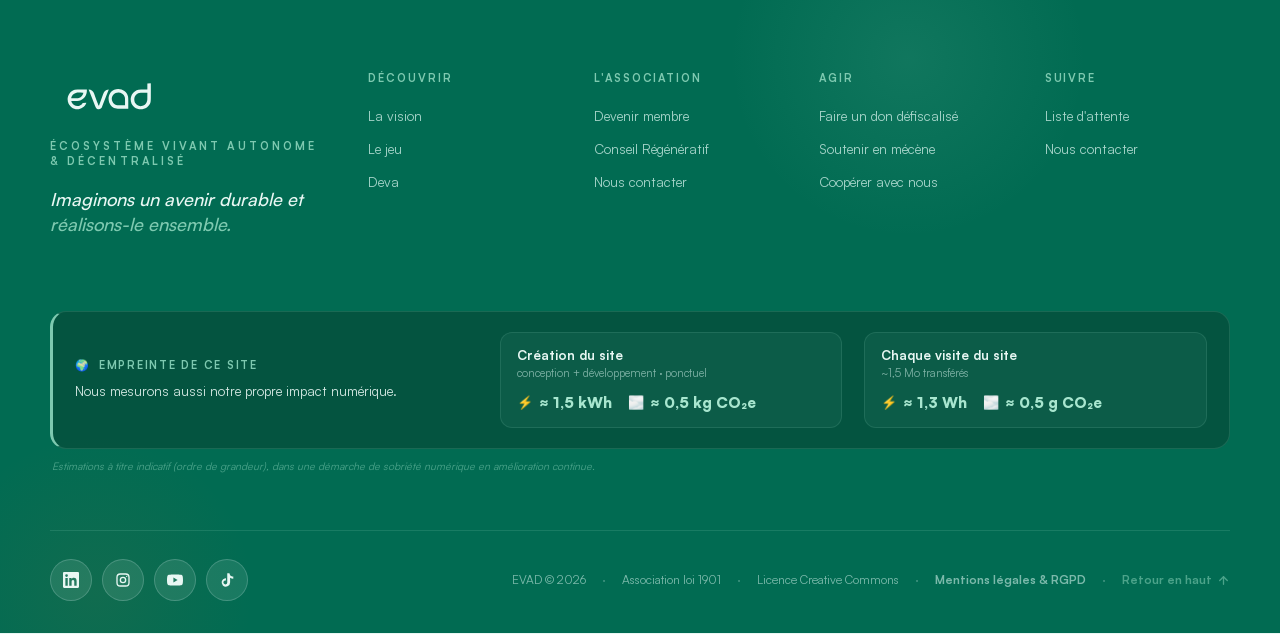
==== commit 12244fcc: "Refonte teaser : vision (3 piliers) + jeu en ligne rétro Recentre le site sur la vision d'EVAD (sola" ====
--- a/index.html
+++ b/index.html
@@ -3,10 +3,10 @@
 <head>
 <meta charset="utf-8">
 <meta name="viewport" content="width=device-width, initial-scale=1">
-<title>EVAD · L'écosystème régénératif qui relie lieux, citoyens et financeurs</title>
+<title>EVAD · Un avenir solarpunk, bientôt un jeu en ligne rétro</title>
 
 <!-- SEO -->
-<meta name="description" content="EVAD relie porteurs de lieu, citoyens et financeurs autour d'une économie régénérative : des quêtes concrètes, des preuves d'impact mesurables et une spirale VADE partagée. Rejoignez la bêta.">
+<meta name="description" content="EVAD, c'est une vision : solarpunk, économie régénérative et gamification. Bientôt, cette vision devient un jeu en ligne rétro. Rejoignez la liste d'attente.">
 <meta name="theme-color" content="#018262">
 <meta name="author" content="EVAD Connect">
 <link rel="canonical" href="https://www.evad.org/">
@@ -21,8 +21,8 @@
 <meta property="og:site_name" content="EVAD">
 <meta property="og:locale" content="fr_FR">
 <meta property="og:url" content="https://www.evad.org/">
-<meta property="og:title" content="L'écosystème régénératif de demain prend racine aujourd'hui">
-<meta property="og:description" content="EVAD relie porteurs de lieu, citoyens et financeurs autour d'une économie régénérative : quêtes concrètes, preuves d'impact mesurables, spirale VADE partagée.">
+<meta property="og:title" content="EVAD · Un avenir solarpunk, bientôt un jeu en ligne rétro">
+<meta property="og:description" content="Solarpunk, économie régénérative, gamification : la vision d'EVAD devient un jeu en ligne rétro. Rejoignez la liste d'attente pour le lancement.">
 <meta property="og:image" content="https://www.evad.org/assets/og-card.jpg">
 <meta property="og:image:width" content="1200">
 <meta property="og:image:height" content="630">
@@ -30,8 +30,8 @@
 
 <!-- Twitter / X -->
 <meta name="twitter:card" content="summary_large_image">
-<meta name="twitter:title" content="L'écosystème régénératif de demain prend racine aujourd'hui">
-<meta name="twitter:description" content="EVAD relie porteurs de lieu, citoyens et financeurs autour d'une économie régénérative.">
+<meta name="twitter:title" content="EVAD · Un avenir solarpunk, bientôt un jeu en ligne rétro">
+<meta name="twitter:description" content="Solarpunk, économie régénérative, gamification : la vision d'EVAD devient un jeu en ligne rétro. Rejoignez la liste d'attente.">
 <meta name="twitter:image" content="https://www.evad.org/assets/og-card.jpg">
 
 <!-- Données structurées (SEO) -->
@@ -186,7 +186,7 @@
 <script src="assets/lib/react-dom.production.min.js"></script>
 <script src="assets/lib/babel.min.js"></script>
 <!-- i18n : couche de traduction FR/EN (runtime, sans build) — voir i18n.js -->
-<script src="i18n.js?v=20260827f"></script>
+<script src="i18n.js?v=20261118a"></script>
 <!-- Matomo (mesure d'audience auto-hébergée, sans cookie — RGPD, exempté de consentement) -->
 <script>
   var _paq = window._paq = window._paq || [];
@@ -205,11 +205,11 @@
 </head>
 <body>
 <div id="root"></div>
-<script type="text/babel" src="tweaks-panel.jsx?v=20260827f"></script>
-<script type="text/babel" src="Hero.jsx?v=20260827f"></script>
-<script type="text/babel" src="Sections.jsx?v=20260827f"></script><script type="text/babel" src="Foundations.jsx?v=20260827f"></script><script type="text/babel" src="Association.jsx?v=20260827f"></script>
-<script type="text/babel" src="Prologue.jsx?v=20260827f"></script>
-<script type="text/babel" src="DevaChat.jsx?v=20260827f"></script>
-<script type="text/babel" src="App.jsx?v=20260827f"></script>
+<script type="text/babel" src="tweaks-panel.jsx?v=20261118a"></script>
+<script type="text/babel" src="Hero.jsx?v=20261118a"></script>
+<script type="text/babel" src="Sections.jsx?v=20261118a"></script>
+<script type="text/babel" src="Vision.jsx?v=20261118a"></script>
+<script type="text/babel" src="DevaChat.jsx?v=20261118a"></script>
+<script type="text/babel" src="App.jsx?v=20261118a"></script>
 </body>
 </html>
